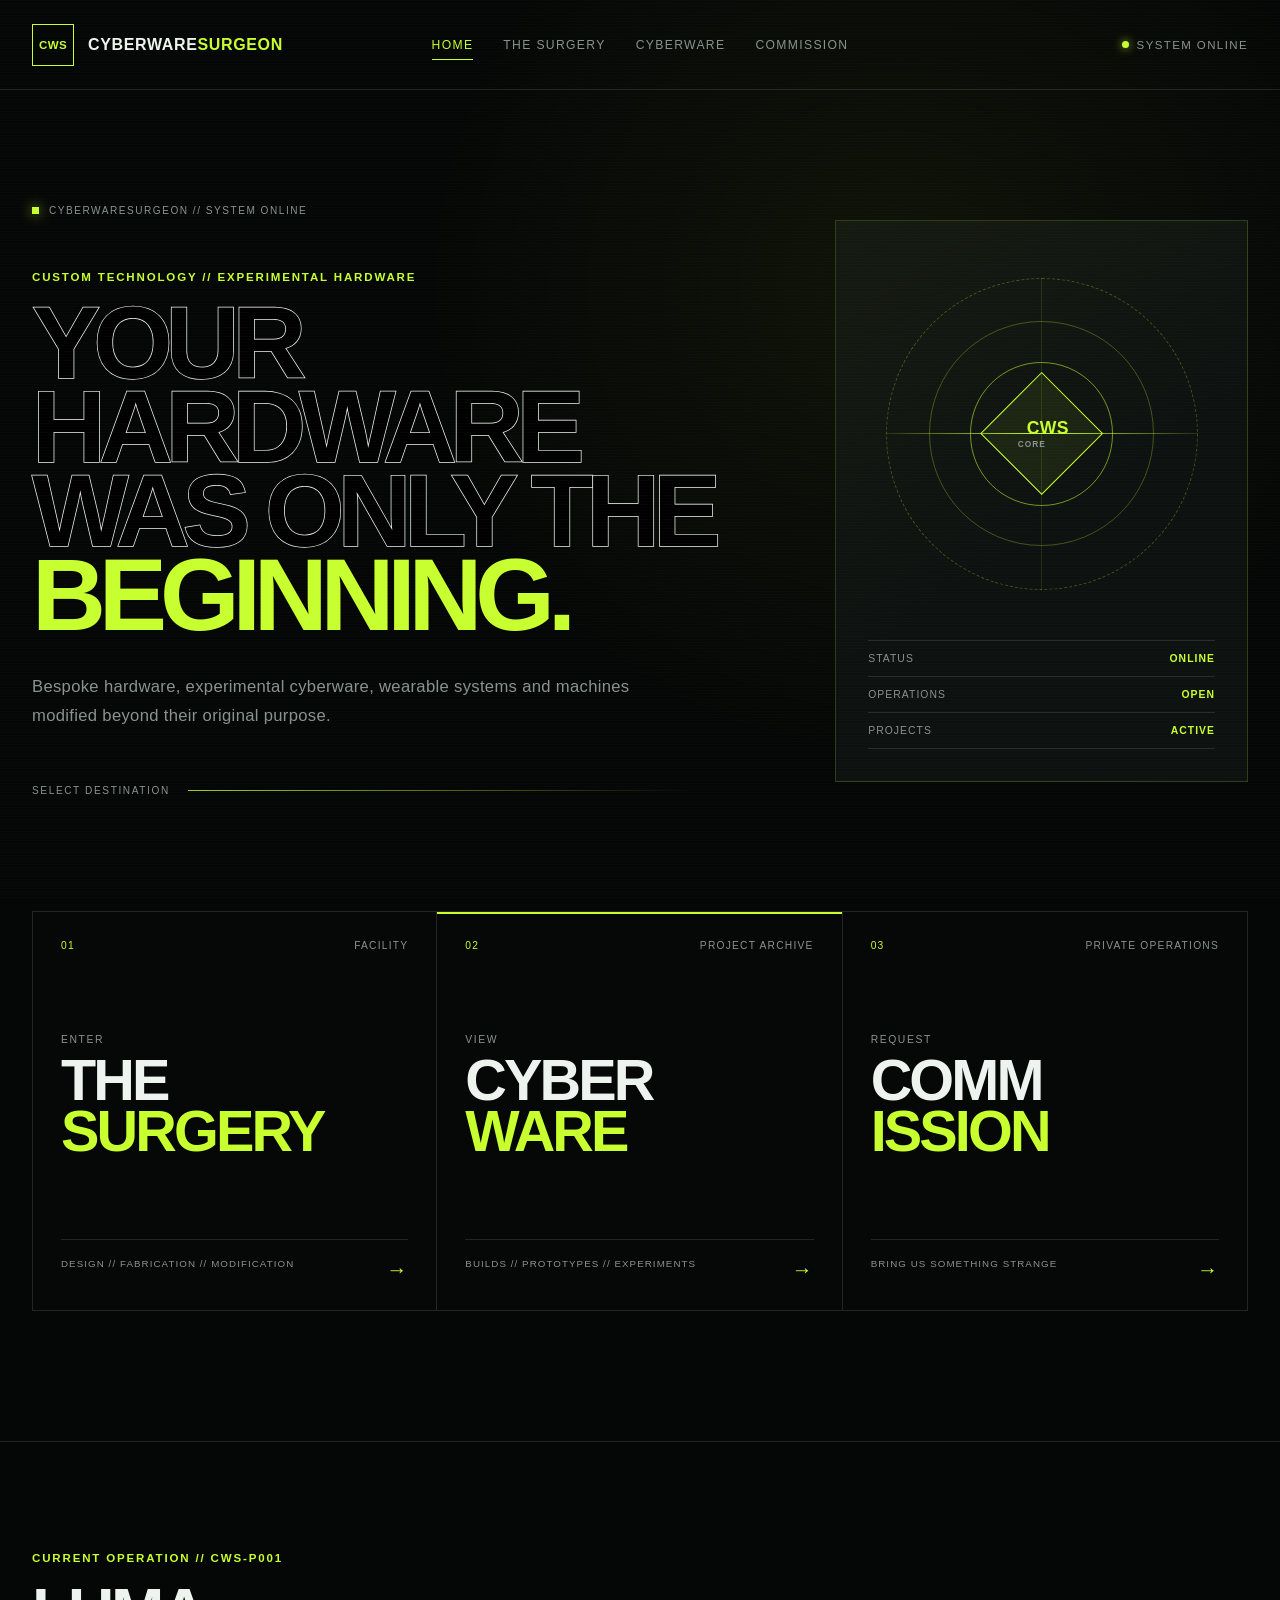
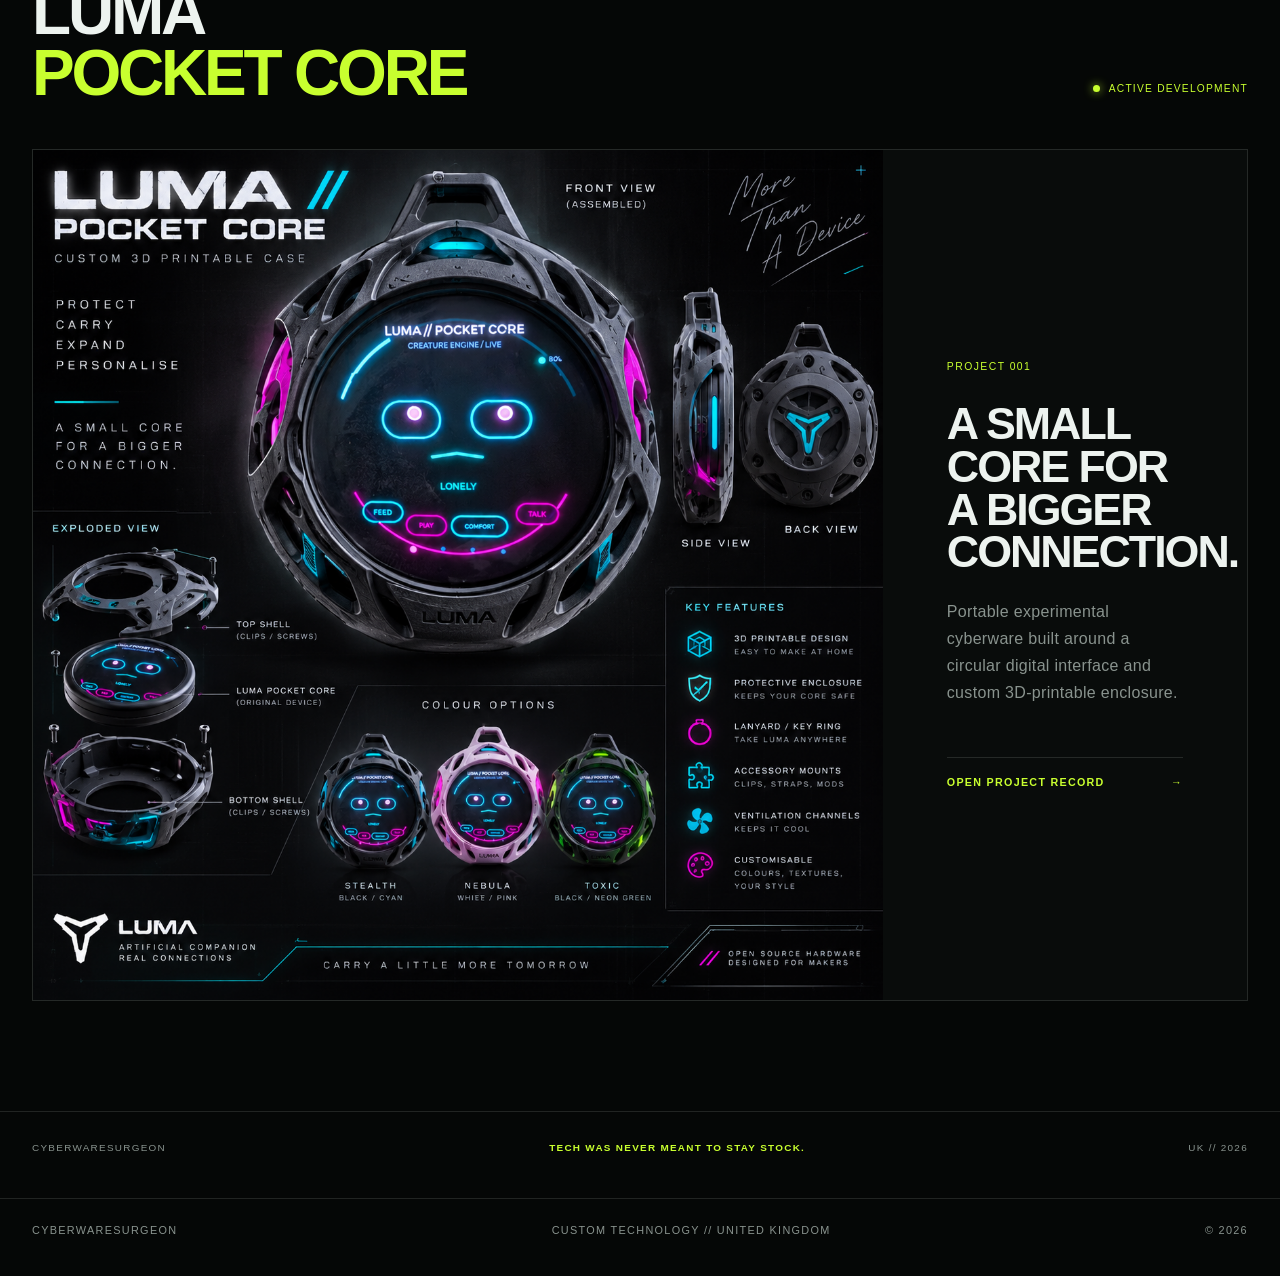
==== index.html @ 302aaf6f "Force smaller CyberWare operation brief typography" ====
﻿<!DOCTYPE html>
<html lang="en">
<head>
    <meta charset="UTF-8">
    <meta name="viewport" content="width=device-width, initial-scale=1.0">

    <title>CyberWareSurgeon // Custom Technology</title>

    <meta name="description" content="CyberWareSurgeon creates experimental hardware, wearable technology, custom machines and one-off cyberware.">

    <link rel="stylesheet" href="css/cyberwaresurgeon-v05.css?v=20260908-09">
</head>

<body>

    <div class="noise"></div>

    <header class="site-header">

    <!--
        CANONICAL BRAND LINK

        Clicking either CWS or CYBERWARESURGEON
        always returns to the new homepage.
    -->

    <a
        class="brand"
        href="index.html"
        aria-label="CyberWareSurgeon home"
    >

        <span class="brand-mark">
            CWS
        </span>

        <span class="brand-name">
            CYBERWARE<span>SURGEON</span>
        </span>

    </a>


    <!-- CANONICAL SITE NAVIGATION -->

    <nav
        class="main-nav"
        aria-label="Main navigation"
    >

        <a class="nav-active" href="index.html">
            Home
        </a>

        <a href="surgery.html">
            The Surgery
        </a>

        <a href="projects.html">
            CyberWare
        </a>

        <a href="commission.html">
            Commission
        </a>

    </nav>


    <div class="system-status">

        <span class="status-light"></span>

        SYSTEM ONLINE

    </div>

</header>


    <main class="home-portal-v2">


    <!-- ==================================================
         PRIMARY HOME PORTAL
    =================================================== -->

    <section class="home-entry">


        <div class="home-entry-grid">


            <!-- ==========================================
                 BRAND / MESSAGE
            =========================================== -->

            <div class="home-entry-copy">


                <div class="home-kicker">

                    <span class="home-kicker-light"></span>

                    CYBERWARESURGEON // SYSTEM ONLINE

                </div>


                <p class="eyebrow">
                    CUSTOM TECHNOLOGY // EXPERIMENTAL HARDWARE
                </p>


                <h1 class="home-main-title">

                    <span class="home-title-line home-title-white">
                        YOUR HARDWARE
                    </span>

                    <span class="home-title-line home-title-white">
                        WAS ONLY THE
                    </span>

                    <span class="home-title-line">
                        BEGINNING.
                    </span>

                </h1>


                <p class="home-main-intro">

                    Bespoke hardware, experimental cyberware,
                    wearable systems and machines modified
                    beyond their original purpose.

                </p>


                <div class="home-select-message">

                    <span>
                        SELECT DESTINATION
                    </span>

                    <div class="home-select-line"></div>

                </div>


            </div>



            <!-- ==========================================
                 CORE GRAPHIC
            =========================================== -->

            <div
                class="home-core"
                aria-hidden="true"
            >


                <div class="home-core-outer">


                    <div class="home-core-ring ring-alpha"></div>

                    <div class="home-core-ring ring-beta"></div>

                    <div class="home-core-ring ring-gamma"></div>


                    <div class="home-core-cross horizontal"></div>

                    <div class="home-core-cross vertical"></div>


                    <div class="home-core-centre">

                        <span>
                            CWS
                        </span>

                        <strong>
                            CORE
                        </strong>

                    </div>


                    <div class="home-core-scan"></div>


                </div>


                <div class="home-core-readout">


                    <div>

                        <span>
                            STATUS
                        </span>

                        <strong>
                            ONLINE
                        </strong>

                    </div>


                    <div>

                        <span>
                            OPERATIONS
                        </span>

                        <strong>
                            OPEN
                        </strong>

                    </div>


                    <div>

                        <span>
                            PROJECTS
                        </span>

                        <strong>
                            ACTIVE
                        </strong>

                    </div>


                </div>


            </div>


        </div>


    </section>



    <!-- ==================================================
         THREE PRIMARY DESTINATIONS
    =================================================== -->

    <section
        class="home-destinations"
        aria-label="CyberWareSurgeon sections"
    >


        <!-- SURGERY -->

        <a
            class="home-destination"
            href="surgery.html"
        >


            <div class="home-destination-top">

                <span class="home-destination-number">
                    01
                </span>

                <span class="home-destination-code">
                    FACILITY
                </span>

            </div>


            <div class="home-destination-main">

                <p>
                    ENTER
                </p>

                <h2>
                    THE
                    <span>SURGERY</span>
                </h2>

            </div>


            <div class="home-destination-bottom">

                <span>
                    DESIGN // FABRICATION // MODIFICATION
                </span>

                <strong>
                    →
                </strong>

            </div>


        </a>



        <!-- CYBERWARE -->

        <a
            class="home-destination home-destination-primary"
            href="projects.html"
        >


            <div class="home-destination-top">

                <span class="home-destination-number">
                    02
                </span>

                <span class="home-destination-code">
                    PROJECT ARCHIVE
                </span>

            </div>


            <div class="home-destination-main">

                <p>
                    VIEW
                </p>

                <h2>
                    CYBER<span>WARE</span>
                </h2>

            </div>


            <div class="home-destination-bottom">

                <span>
                    BUILDS // PROTOTYPES // EXPERIMENTS
                </span>

                <strong>
                    →
                </strong>

            </div>


        </a>



        <!-- COMMISSION -->

        <a
            class="home-destination"
            href="commission.html"
        >


            <div class="home-destination-top">

                <span class="home-destination-number">
                    03
                </span>

                <span class="home-destination-code">
                    PRIVATE OPERATIONS
                </span>

            </div>


            <div class="home-destination-main">

                <p>
                    REQUEST
                </p>

                <h2>
                    COMM<span>ISSION</span>
                </h2>

            </div>


            <div class="home-destination-bottom">

                <span>
                    BRING US SOMETHING STRANGE
                </span>

                <strong>
                    →
                </strong>

            </div>


        </a>


    </section>



    <!-- ==================================================
         CURRENT OPERATION
    =================================================== -->

    <section class="home-current-operation">


        <div class="home-current-header">


            <div>

                <p class="eyebrow">
                    CURRENT OPERATION // CWS-P001
                </p>

                <h2>
                    LUMA
                    <span>POCKET CORE</span>
                </h2>

            </div>


            <div class="home-operation-status">

                <span class="status-light"></span>

                ACTIVE DEVELOPMENT

            </div>


        </div>



        <a
            href="projects.html"
            class="home-operation-card"
        >


            <div class="home-operation-image">

                <img
                    src="assets/images/luma-pocket-core-poster.png"
                    alt="LUMA Pocket Core project"
                >

            </div>


            <div class="home-operation-information">


                <span class="home-operation-project">
                    PROJECT 001
                </span>


                <h3>
                    A SMALL CORE
                    FOR A BIGGER CONNECTION.
                </h3>


                <p>

                    Portable experimental cyberware built around
                    a circular digital interface and custom
                    3D-printable enclosure.

                </p>


                <div class="home-operation-open">

                    OPEN PROJECT RECORD

                    <strong>
                        →
                    </strong>

                </div>


            </div>


        </a>


    </section>



    <!-- ==================================================
         HOME FOOT SIGNAL
    =================================================== -->

    <div class="home-signal-bar">

        <span>
            CYBERWARESURGEON
        </span>

        <strong>
            TECH WAS NEVER MEANT TO STAY STOCK.
        </strong>

        <span>
            UK // 2026
        </span>

    </div>


</main>


    <footer>

        <div>
            CYBERWARESURGEON
        </div>

        <div>
            CUSTOM TECHNOLOGY // UNITED KINGDOM
        </div>

        <div>
            © <span id="year"></span>
        </div>

    </footer>


    <script src="js/main.js?v=20260908-07"></script>

</body>
</html>
---- css/cyberwaresurgeon-v05.css ----
﻿:root {
    --black: #050706;
    --black-soft: #090c0b;
    --panel: #0d1110;
    --panel-light: #131917;

    --text: #edf3ef;
    --muted: #89938e;

    --acid: #c8ff2f;
    --acid-soft: rgba(200, 255, 47, 0.12);

    --line: rgba(237, 243, 239, 0.12);

    --max-width: 1500px;
}


* {
    box-sizing: border-box;
}


html {
    scroll-behavior: auto;
}


body {
    margin: 0;

    background:
        radial-gradient(
            circle at 70% 10%,
            rgba(200, 255, 47, 0.05),
            transparent 30rem
        ),
        var(--black);

    color: var(--text);

    font-family:
        "Segoe UI",
        Arial,
        Helvetica,
        sans-serif;

    letter-spacing: 0.02em;
}


a {
    color: inherit;
    text-decoration: none;
}


.noise {
    position: fixed;
    inset: 0;

    pointer-events: none;

    opacity: 0.035;

    background-image:
        repeating-linear-gradient(
            0deg,
            transparent,
            transparent 2px,
            #ffffff 3px
        );

    z-index: 999;
}


.site-header {
    max-width: var(--max-width);

    margin: 0 auto;

    min-height: 90px;

    padding: 0 32px;

    display: grid;

    grid-template-columns: 1fr auto 1fr;

    align-items: center;

    border-bottom: 1px solid var(--line);
}


.brand {
    display: flex;
    align-items: center;
    gap: 14px;
}


.brand-mark {
    width: 42px;
    height: 42px;

    display: grid;
    place-items: center;

    border: 1px solid var(--acid);

    color: var(--acid);

    font-size: 0.72rem;
    font-weight: 800;
}


.brand-name {
    font-weight: 800;
    letter-spacing: 0.04em;
}


.brand-name span {
    color: var(--acid);
}


.main-nav {
    display: flex;
    gap: 30px;

    font-size: 0.76rem;
    text-transform: uppercase;
    letter-spacing: 0.11em;
}


.main-nav a {
    color: var(--muted);
}


.main-nav a:hover {
    color: var(--acid);
}


.system-status {
    justify-self: end;

    display: flex;
    align-items: center;
    gap: 8px;

    color: var(--muted);

    font-size: 0.72rem;
    letter-spacing: 0.12em;
}


.status-light {
    width: 7px;
    height: 7px;

    background: var(--acid);

    border-radius: 50%;

    box-shadow:
        0 0 10px rgba(200, 255, 47, 0.8);
}


main {
    overflow: hidden;
}


.hero {
    max-width: var(--max-width);

    margin: 0 auto;

    padding:
        clamp(80px, 10vw, 170px)
        32px
        120px;
}


.hero-grid {
    display: grid;

    grid-template-columns:
        minmax(0, 1.2fr)
        minmax(380px, 0.8fr);

    gap: clamp(60px, 10vw, 160px);

    align-items: center;
}


.eyebrow {
    margin: 0 0 18px;

    color: var(--acid);

    font-size: 0.72rem;
    font-weight: 700;

    letter-spacing: 0.16em;
}


h1,
h2,
h3,
p {
    margin-top: 0;
}


h1 {
    max-width: 900px;

    margin-bottom: 28px;

    font-size:
        clamp(3.5rem, 7vw, 8.5rem);

    line-height: 0.86;

    letter-spacing: -0.065em;
}


h1 span {
    display: block;

    color: transparent;

    -webkit-text-stroke:
        1px rgba(237, 243, 239, 0.55);
}


.hero-intro {
    max-width: 690px;

    color: var(--muted);

    font-size:
        clamp(1rem, 1.3vw, 1.2rem);

    line-height: 1.75;
}


.hero-actions {
    margin-top: 42px;

    display: flex;
    flex-wrap: wrap;

    gap: 14px;
}


.button {
    min-height: 48px;

    padding: 0 22px;

    display: inline-flex;
    align-items: center;

    border: 1px solid var(--line);

    font-size: 0.73rem;
    font-weight: 800;

    letter-spacing: 0.12em;
}


.button.primary {
    background: var(--acid);

    border-color: var(--acid);

    color: #060806;
}


.button.secondary:hover {
    border-color: var(--acid);

    color: var(--acid);
}


.diagnostic-panel {
    border:
        1px solid rgba(200, 255, 47, 0.25);

    background:
        linear-gradient(
            145deg,
            rgba(200, 255, 47, 0.04),
            transparent 45%
        ),
        var(--panel);
}


.panel-header {
    padding: 14px 17px;

    display: flex;
    justify-content: space-between;

    border-bottom:
        1px solid rgba(200, 255, 47, 0.2);

    color: var(--acid);

    font-size: 0.68rem;

    letter-spacing: 0.13em;
}


.diagnostic-body {
    min-height: 500px;

    padding: 45px;

    display: flex;
    flex-direction: column;
    justify-content: space-between;
}


.scanner {
    width: min(300px, 80%);
    aspect-ratio: 1;

    margin: 0 auto 50px;

    position: relative;

    display: grid;
    place-items: center;
}


.scanner-core {
    width: 38%;
    aspect-ratio: 1;

    border:
        1px solid rgba(200, 255, 47, 0.7);

    transform:
        rotate(45deg);

    background:
        var(--acid-soft);
}


.scanner-ring {
    position: absolute;

    border: 1px solid rgba(200, 255, 47, 0.3);

    border-radius: 50%;
}


.ring-one {
    width: 70%;
    height: 70%;
}


.ring-two {
    width: 100%;
    height: 100%;

    border-style: dashed;
}


.scanner-line {
    position: absolute;

    width: 100%;
    height: 1px;

    background:
        linear-gradient(
            90deg,
            transparent,
            var(--acid),
            transparent
        );

    animation: scan 3.5s ease-in-out infinite;
}


@keyframes scan {

    0%,
    100% {
        transform: translateY(-120px);
        opacity: 0;
    }

    50% {
        transform: translateY(120px);
        opacity: 1;
    }

}


.diagnostic-data p {
    margin: 0;

    padding: 11px 0;

    display: flex;
    justify-content: space-between;

    border-top: 1px solid var(--line);

    color: var(--muted);

    font-size: 0.72rem;

    letter-spacing: 0.08em;
}


.diagnostic-data strong {
    color: var(--acid);
}


.manifesto,
.services,
.operation-flow,
.commission {
    max-width: var(--max-width);

    margin: 0 auto;

    padding:
        120px
        32px;

    border-top: 1px solid var(--line);
}


.manifesto {
    display: grid;

    grid-template-columns:
        minmax(80px, 0.25fr)
        1fr;

    gap: 50px;
}


.section-number {
    color: var(--acid);

    font-size:
        clamp(3rem, 6vw, 6rem);

    font-weight: 800;

    opacity: 0.45;
}


h2 {
    max-width: 1000px;

    margin-bottom: 28px;

    font-size:
        clamp(2.7rem, 5vw, 6rem);

    line-height: 0.95;

    letter-spacing: -0.05em;
}


.manifesto p:not(.eyebrow) {
    max-width: 650px;

    color: var(--muted);

    font-size: 1.1rem;

    line-height: 1.7;
}


.section-heading {
    margin-bottom: 55px;

    display: flex;
    justify-content: space-between;

    gap: 40px;

    align-items: end;
}


.section-code {
    color: var(--muted);

    font-size: 0.7rem;
    letter-spacing: 0.12em;
}


.service-grid {
    display: grid;

    grid-template-columns:
        repeat(4, 1fr);

    border-top: 1px solid var(--line);

    border-left: 1px solid var(--line);
}


.service-card {
    min-height: 320px;

    padding: 30px;

    border-right: 1px solid var(--line);
    border-bottom: 1px solid var(--line);

    background: var(--black-soft);
}


.service-number {
    color: var(--acid);

    font-size: 0.7rem;
}


.service-card h3 {
    margin-top: 90px;

    font-size: 1rem;

    letter-spacing: 0.1em;
}


.service-card p {
    color: var(--muted);

    line-height: 1.65;

    font-size: 0.92rem;
}


.procedure {
    display: grid;

    grid-template-columns:
        1fr 70px
        1fr 70px
        1fr 70px
        1fr;

    align-items: start;
}


.procedure-step span {
    display: block;

    margin-bottom: 25px;

    color: var(--acid);

    font-size: 0.7rem;
}


.procedure-step strong {
    display: block;

    margin-bottom: 12px;

    font-size: 1rem;

    letter-spacing: 0.1em;
}


.procedure-step p {
    color: var(--muted);

    line-height: 1.6;
}


.procedure-line {
    height: 1px;

    margin-top: 48px;

    background:
        linear-gradient(
            90deg,
            var(--acid),
            rgba(200, 255, 47, 0.05)
        );
}


.commission {
    min-height: 600px;

    display: flex;
    flex-direction: column;
    justify-content: center;
    align-items: flex-start;
}


.commission h2 span {
    display: block;

    color: var(--acid);
}


.commission > p:not(.eyebrow) {
    max-width: 650px;

    margin-bottom: 35px;

    color: var(--muted);

    line-height: 1.7;
}


footer {
    max-width: var(--max-width);

    margin: 0 auto;

    padding: 25px 32px 40px;

    display: flex;
    justify-content: space-between;

    gap: 20px;

    border-top: 1px solid var(--line);

    color: var(--muted);

    font-size: 0.68rem;

    letter-spacing: 0.12em;
}


@media (max-width: 1000px) {

    .site-header {
        grid-template-columns: 1fr auto;
    }

    .main-nav {
        display: none;
    }

    .hero-grid {
        grid-template-columns: 1fr;
    }

    .diagnostic-panel {
        max-width: 650px;
    }

    .service-grid {
        grid-template-columns:
            repeat(2, 1fr);
    }

    .procedure {
        grid-template-columns: 1fr;
        gap: 35px;
    }

    .procedure-line {
        display: none;
    }

}


@media (max-width: 640px) {

    .site-header {
        padding:
            18px 20px;

        gap: 20px;
    }

    .brand-name {
        font-size: 0.8rem;
    }

    .system-status {
        font-size: 0.6rem;
    }

    .hero,
    .manifesto,
    .services,
    .operation-flow,
    .commission {
        padding-left: 20px;
        padding-right: 20px;
    }

    .hero-grid {
        gap: 50px;
    }

    .diagnostic-body {
        min-height: 400px;

        padding: 28px 20px;
    }

    .manifesto {
        grid-template-columns: 1fr;
    }

    .service-grid {
        grid-template-columns: 1fr;
    }

    .service-card {
        min-height: 240px;
    }

    .service-card h3 {
        margin-top: 50px;
    }

    .section-heading {
        display: block;
    }

    .section-code {
        display: block;

        margin-top: 20px;
    }

    footer {
        flex-direction: column;
    }

}


@media (prefers-reduced-motion: reduce) {

    * {
        scroll-behavior: auto !important;
    }

    .scanner-line {
        animation: none;
    }

}


/* ============================================================
   CYBERWARESURGEON PROJECT ARCHIVE V0.1
   ============================================================ */


.nav-active {
    color: var(--acid) !important;
}


.projects-intro {
    max-width: var(--max-width);

    margin: 0 auto;

    padding:
        clamp(90px, 11vw, 180px)
        32px
        120px;

    position: relative;
}


.projects-intro-code {
    position: absolute;

    top: 45px;
    right: 32px;

    color: var(--muted);

    font-size: 0.65rem;

    letter-spacing: 0.14em;
}


.projects-title {
    max-width: 1200px;

    margin-bottom: 35px;
}


.projects-lead {
    max-width: 760px;

    color: var(--muted);

    font-size: clamp(
        1rem,
        1.4vw,
        1.25rem
    );

    line-height: 1.75;
}


.archive-status {
    max-width: 760px;

    margin-top: 60px;

    padding:
        18px
        0;

    display: flex;

    justify-content: space-between;

    gap: 30px;

    border-top:
        1px solid var(--line);

    border-bottom:
        1px solid var(--line);

    font-size: 0.7rem;

    letter-spacing: 0.12em;
}


.archive-status span {
    color: var(--muted);
}


.archive-status strong {
    color: var(--acid);
}



/* ============================================================
   PROJECT STACK
   ============================================================ */


.project-stack {
    max-width: var(--max-width);

    margin: 0 auto;

    padding:
        0
        32px;
}


.project-entry {
    padding:
        110px
        0
        130px;

    border-top:
        1px solid var(--line);
}


.project-entry-header {
    margin-bottom: 55px;

    display: flex;

    justify-content: space-between;

    align-items: end;

    gap: 50px;
}


.project-entry-header h2 {
    margin: 0;
}


.project-entry-header h2 span {
    display: block;

    color: var(--acid);
}


.project-index {
    min-width: 200px;

    padding-bottom: 12px;

    text-align: right;

    font-size: 0.68rem;

    letter-spacing: 0.12em;
}


.project-index span,
.project-index strong {
    display: block;
}


.project-index span {
    margin-bottom: 8px;

    color: var(--muted);
}


.project-index strong {
    color: var(--acid);
}



/* ============================================================
   PROJECT HERO
   ============================================================ */


.project-hero-image {
    margin:
        0
        0
        70px;

    position: relative;

    overflow: hidden;

    border:
        1px solid rgba(
            200,
            255,
            47,
            0.18
        );

    background: #000;
}


.project-hero-image::before {
    content: "";

    position: absolute;

    inset: 18px;

    z-index: 2;

    pointer-events: none;

    border:
        1px solid rgba(
            255,
            255,
            255,
            0.07
        );
}


.project-hero-image img {
    width: 100%;

    height: auto;

    display: block;
}



/* ============================================================
   PROJECT INFORMATION
   ============================================================ */


.project-information {
    display: grid;

    grid-template-columns:
        minmax(0, 1.15fr)
        minmax(320px, 0.85fr);

    gap:
        clamp(
            60px,
            10vw,
            160px
        );
}


.project-statement h3 {
    max-width: 750px;

    margin-bottom: 30px;

    font-size:
        clamp(
            1.2rem,
            2vw,
            2.4rem
        );

    line-height: 1.02;

    letter-spacing: -0.03em;
}


.project-statement p:not(.eyebrow) {
    max-width: 720px;

    color: var(--muted);

    line-height: 1.75;
}


.project-specification {
    border-top:
        1px solid var(--line);
}


.project-spec {
    padding:
        16px
        0;

    display: grid;

    grid-template-columns:
        120px
        1fr;

    gap: 20px;

    border-bottom:
        1px solid var(--line);

    font-size: 0.7rem;

    letter-spacing: 0.1em;
}


.project-spec span {
    color: var(--muted);
}


.project-spec strong {
    color: var(--text);

    text-align: right;
}



/* ============================================================
   TAGS
   ============================================================ */


.project-tags {
    margin-top: 65px;

    display: flex;

    flex-wrap: wrap;

    gap: 8px;
}


.project-tags span {
    padding:
        9px
        13px;

    border:
        1px solid rgba(
            200,
            255,
            47,
            0.24
        );

    color: var(--acid);

    font-size: 0.64rem;

    letter-spacing: 0.1em;
}


.project-entry-footer {
    margin-top: 60px;

    padding-top: 18px;

    display: flex;

    justify-content: space-between;

    border-top:
        1px solid var(--line);

    color: var(--muted);

    font-size: 0.64rem;

    letter-spacing: 0.12em;
}



/* ============================================================
   ARCHIVE END
   ============================================================ */


.archive-end {
    max-width: var(--max-width);

    min-height: 600px;

    margin: 0 auto;

    padding:
        120px
        32px;

    display: flex;

    flex-direction: column;

    justify-content: center;

    align-items: flex-start;

    border-top:
        1px solid var(--line);
}


.archive-end h2 span {
    display: block;

    color: var(--acid);
}



/* ============================================================
   PROJECT RESPONSIVE
   ============================================================ */


@media (max-width: 900px) {

    .project-information {
        grid-template-columns: 1fr;
    }

}


@media (max-width: 640px) {

    .projects-intro,
    .project-stack,
    .archive-end {
        padding-left: 20px;
        padding-right: 20px;
    }


    .projects-intro-code {
        position: static;

        margin-bottom: 50px;
    }


    .archive-status {
        flex-direction: column;

        gap: 8px;
    }


    .project-entry {
        padding-top: 80px;
        padding-bottom: 90px;
    }


    .project-entry-header {
        align-items: flex-start;

        flex-direction: column;

        gap: 20px;
    }


    .project-index {
        text-align: left;
    }


    .project-hero-image {
        margin-bottom: 45px;
    }


    .project-spec {
        grid-template-columns: 1fr;

        gap: 5px;
    }


    .project-spec strong {
        text-align: left;
    }


    .project-entry-footer {
        flex-direction: column;

        gap: 8px;
    }

}



/* ============================================================
   CYBERWARESURGEON MULTI PAGE V0.2
   ============================================================ */


.page-hero {
    max-width: var(--max-width);

    margin: 0 auto;

    padding:
        clamp(100px, 12vw, 190px)
        32px
        120px;
}


.page-lead {
    max-width: 760px;

    color: var(--muted);

    font-size:
        clamp(
            1.05rem,
            1.5vw,
            1.3rem
        );

    line-height: 1.75;
}


.page-cta {
    max-width: var(--max-width);

    min-height: 550px;

    margin: 0 auto;

    padding:
        120px
        32px;

    display: flex;

    flex-direction: column;

    justify-content: center;

    align-items: flex-start;

    border-top:
        1px solid var(--line);
}


.page-cta h2 span {
    display: block;

    color: var(--acid);
}



/* COMMISSION PAGE */


.commission-layout {
    max-width: var(--max-width);

    margin: 0 auto;

    padding:
        120px
        32px;

    display: grid;

    grid-template-columns:
        minmax(0, 1fr)
        minmax(360px, 0.8fr);

    gap:
        clamp(
            60px,
            10vw,
            150px
        );

    border-top:
        1px solid var(--line);
}


.commission-brief p:not(.eyebrow) {
    max-width: 650px;

    color: var(--muted);

    line-height: 1.75;
}


.commission-brief .button {
    margin-top: 30px;
}


.commission-diagnostic {
    align-self: start;

    border:
        1px solid rgba(
            200,
            255,
            47,
            0.22
        );

    background: var(--panel);
}


.commission-checklist {
    padding: 25px;
}


.commission-checklist > div {
    padding:
        22px
        0;

    border-bottom:
        1px solid var(--line);
}


.commission-checklist > div:last-child {
    border-bottom: 0;
}


.commission-checklist span {
    display: block;

    margin-bottom: 10px;

    color: var(--acid);

    font-size: 0.68rem;
}


.commission-checklist strong {
    display: block;

    margin-bottom: 8px;

    letter-spacing: 0.08em;
}


.commission-checklist p {
    margin-bottom: 0;

    color: var(--muted);

    line-height: 1.6;
}


@media (max-width: 900px) {

    .commission-layout {
        grid-template-columns: 1fr;
    }

}


@media (max-width: 640px) {

    .page-hero,
    .page-cta,
    .commission-layout {
        padding-left: 20px;
        padding-right: 20px;
    }

}



/* ============================================================
   CYBERWARESURGEON HOME PORTAL V0.3
   ============================================================ */


.home-portal {
    overflow: hidden;
}


/* ------------------------------------------------------------
   HERO
------------------------------------------------------------ */


.portal-hero {
    max-width: var(--max-width);

    margin: 0 auto;

    padding:
        clamp(90px, 10vw, 160px)
        32px
        100px;
}


.portal-grid {
    display: grid;

    grid-template-columns:
        minmax(0, 1.2fr)
        minmax(360px, 0.8fr);

    gap:
        clamp(
            60px,
            9vw,
            150px
        );

    align-items: center;
}


.portal-system-line {
    margin-bottom: 55px;

    display: flex;

    justify-content: space-between;

    gap: 25px;

    color: var(--muted);

    font-size: 0.62rem;

    letter-spacing: 0.14em;
}


.portal-title {
    max-width: 950px;

    margin-bottom: 35px;

    font-size:
        clamp(
            4rem,
            8vw,
            9rem
        );

    line-height: 0.84;
}


.portal-title span {
    display: block;

    color: var(--acid);

    -webkit-text-stroke: 0;
}


.portal-intro {
    max-width: 680px;

    color: var(--muted);

    font-size:
        clamp(
            1rem,
            1.4vw,
            1.2rem
        );

    line-height: 1.75;
}


.portal-directive {
    margin-top: 55px;

    display: flex;

    align-items: center;

    gap: 12px;

    color: var(--muted);

    font-size: 0.66rem;

    letter-spacing: 0.16em;
}


.portal-directive p {
    margin: 0;
}


.portal-directive-marker {
    width: 8px;
    height: 8px;

    background: var(--acid);

    box-shadow:
        0 0 14px
        rgba(200, 255, 47, 0.8);
}



/* ------------------------------------------------------------
   PORTAL CORE
------------------------------------------------------------ */


.portal-core {
    padding:
        30px;

    border:
        1px solid
        rgba(
            200,
            255,
            47,
            0.18
        );

    background:
        linear-gradient(
            145deg,
            rgba(200,255,47,0.04),
            transparent 55%
        ),
        var(--panel);
}


.portal-core-frame {
    width:
        min(
            370px,
            90%
        );

    aspect-ratio: 1;

    margin:
        30px
        auto
        55px;

    position: relative;

    display: grid;

    place-items: center;
}


.portal-core-ring {
    position: absolute;

    border-radius: 50%;

    border:
        1px solid
        rgba(
            200,
            255,
            47,
            0.28
        );
}


.portal-core-ring-a {
    width: 100%;
    height: 100%;

    border-style: dashed;

    animation:
        core-spin
        25s
        linear
        infinite;
}


.portal-core-ring-b {
    width: 75%;
    height: 75%;
}


.portal-core-ring-c {
    width: 48%;
    height: 48%;

    border-color:
        rgba(
            200,
            255,
            47,
            0.55
        );
}


.portal-core-center {
    width: 30%;
    aspect-ratio: 1;

    position: relative;

    z-index: 2;

    display: flex;

    flex-direction: column;

    justify-content: center;

    align-items: center;

    transform: rotate(45deg);

    border:
        1px solid var(--acid);

    background:
        rgba(
            200,
            255,
            47,
            0.06
        );
}


.portal-core-center span,
.portal-core-center strong {
    transform: rotate(-45deg);
}


.portal-core-center span {
    color: var(--acid);

    font-weight: 800;
}


.portal-core-center strong {
    margin-top: 7px;

    color: var(--muted);

    font-size: 0.52rem;

    letter-spacing: 0.12em;
}


.portal-scan-line {
    position: absolute;

    width: 100%;
    height: 1px;

    background:
        linear-gradient(
            90deg,
            transparent,
            var(--acid),
            transparent
        );

    animation:
        portal-scan
        4s
        ease-in-out
        infinite;
}


.portal-core-data {
    border-top:
        1px solid var(--line);
}


.portal-core-data span {
    padding:
        12px
        0;

    display: flex;

    justify-content: space-between;

    border-bottom:
        1px solid var(--line);

    color: var(--muted);

    font-size: 0.66rem;

    letter-spacing: 0.1em;
}


.portal-core-data strong {
    color: var(--acid);
}


@keyframes core-spin {

    to {
        transform: rotate(360deg);
    }

}


@keyframes portal-scan {

    0%,
    100% {
        transform:
            translateY(-140px);

        opacity: 0;
    }

    50% {
        transform:
            translateY(140px);

        opacity: 1;
    }

}



/* ------------------------------------------------------------
   THREE DOORS
------------------------------------------------------------ */


.portal-navigation {
    max-width: var(--max-width);

    margin: 0 auto;

    padding:
        0
        32px
        130px;

    display: grid;

    grid-template-columns:
        repeat(3, 1fr);

    border-top:
        1px solid var(--line);
}


.portal-door {
    min-height: 430px;

    padding:
        30px;

    position: relative;

    display: flex;

    flex-direction: column;

    justify-content: space-between;

    border-right:
        1px solid var(--line);

    border-bottom:
        1px solid var(--line);

    transition:
        background 180ms ease,
        border-color 180ms ease;
}


.portal-door:first-child {
    border-left:
        1px solid var(--line);
}


.portal-door:hover {
    background:
        rgba(
            200,
            255,
            47,
            0.035
        );

    border-color:
        rgba(
            200,
            255,
            47,
            0.3
        );
}


.portal-door-index {
    color: var(--muted);

    font-size: 0.7rem;

    letter-spacing: 0.12em;
}


.portal-door-content h2 {
    margin-bottom: 22px;

    font-size:
        clamp(
            2.3rem,
            4vw,
            4.8rem
        );
}


.portal-door-content h2 span {
    display: block;

    color: var(--acid);
}


.portal-door-content p:not(.eyebrow) {
    max-width: 360px;

    color: var(--muted);

    line-height: 1.65;
}


.portal-door-arrow {
    align-self: flex-end;

    color: var(--acid);

    font-size: 2rem;
}


.featured-door::before {
    content: "";

    position: absolute;

    top: 0;
    left: 0;

    width: 100%;
    height: 2px;

    background:
        var(--acid);
}



/* ------------------------------------------------------------
   FEATURED OPERATION
------------------------------------------------------------ */


.featured-operation {
    max-width: var(--max-width);

    margin: 0 auto;

    padding:
        120px
        32px;

    border-top:
        1px solid var(--line);
}


.featured-operation-heading {
    margin-bottom: 55px;

    display: flex;

    justify-content: space-between;

    align-items: end;

    gap: 40px;
}


.featured-operation-heading h2 {
    margin-bottom: 0;
}


.featured-operation-heading h2 span {
    display: block;

    color: var(--acid);
}


.featured-operation-status {
    text-align: right;

    font-size: 0.66rem;

    letter-spacing: 0.12em;
}


.featured-operation-status span,
.featured-operation-status strong {
    display: block;
}


.featured-operation-status span {
    margin-bottom: 8px;

    color: var(--muted);
}


.featured-operation-status strong {
    color: var(--acid);
}


.featured-operation-card {
    display: grid;

    grid-template-columns:
        minmax(0, 1.45fr)
        minmax(330px, 0.55fr);

    border:
        1px solid var(--line);

    background: var(--black-soft);
}


.featured-operation-image {
    overflow: hidden;

    background: #000;
}


.featured-operation-image img {
    width: 100%;
    height: 100%;

    display: block;

    object-fit: cover;
}


.featured-operation-copy {
    padding:
        clamp(
            35px,
            5vw,
            70px
        );

    display: flex;

    flex-direction: column;

    justify-content: center;
}


.featured-operation-copy h3 {
    max-width: 520px;

    margin-bottom: 25px;

    font-size:
        clamp(
            2rem,
            3.5vw,
            4rem
        );

    line-height: 0.95;

    letter-spacing: -0.04em;
}


.featured-operation-copy > p:not(.eyebrow) {
    color: var(--muted);

    line-height: 1.7;
}


.featured-operation-link {
    margin-top: 35px;

    padding-top: 18px;

    display: flex;

    justify-content: space-between;

    border-top:
        1px solid var(--line);

    color: var(--acid);

    font-size: 0.7rem;

    font-weight: 800;

    letter-spacing: 0.12em;
}



/* ------------------------------------------------------------
   CLOSING
------------------------------------------------------------ */


.portal-closing {
    max-width: var(--max-width);

    margin: 0 auto;

    padding:
        34px
        32px
        50px;

    display: flex;

    justify-content: space-between;

    gap: 30px;

    border-top:
        1px solid var(--line);

    font-size: 0.66rem;

    letter-spacing: 0.13em;
}


.portal-closing span {
    color: var(--muted);
}


.portal-closing strong {
    color: var(--acid);
}



/* ------------------------------------------------------------
   RESPONSIVE
------------------------------------------------------------ */


@media (max-width: 1000px) {

    .portal-grid {
        grid-template-columns: 1fr;
    }


    .portal-core {
        max-width: 650px;
    }


    .portal-navigation {
        grid-template-columns: 1fr;
    }


    .portal-door {
        min-height: 280px;
    }


    .featured-operation-card {
        grid-template-columns: 1fr;
    }

}


@media (max-width: 640px) {

    .portal-hero,
    .portal-navigation,
    .featured-operation,
    .portal-closing {
        padding-left: 20px;
        padding-right: 20px;
    }


    .portal-system-line {
        flex-direction: column;
    }


    .portal-title {
        font-size:
            clamp(
                3.3rem,
                18vw,
                5rem
            );
    }


    .portal-core {
        padding: 20px;
    }


    .portal-door {
        padding:
            28px
            20px;
    }


    .featured-operation-heading {
        flex-direction: column;

        align-items: flex-start;
    }


    .featured-operation-status {
        text-align: left;
    }


    .featured-operation-copy {
        padding:
            35px
            20px;
    }


    .portal-closing {
        flex-direction: column;
    }

}


@media (prefers-reduced-motion: reduce) {

    .portal-core-ring-a,
    .portal-scan-line {
        animation: none;
    }

}




/* ============================================================
   CYBERWARESURGEON NAV ORGANISATION V0.4
   ============================================================ */


/*
    Brand is now explicitly interactive.

    CWS + CYBERWARESURGEON
    always means HOME.
*/

.brand {
    cursor: pointer;
}


.brand:hover .brand-mark {
    background:
        rgba(
            200,
            255,
            47,
            0.08
        );
}


.brand:hover .brand-name {
    color: var(--text);
}


.brand:hover .brand-name span {
    color: var(--acid);
}



/* ------------------------------------------------------------
   MAIN NAVIGATION
------------------------------------------------------------ */


.main-nav a {
    position: relative;

    padding:
        12px
        0;

    color: var(--muted);

    transition:
        color 160ms ease;
}


.main-nav a:hover {
    color: var(--text);
}


.main-nav a.nav-active {
    color: var(--acid);
}


.main-nav a.nav-active::after {
    content: "";

    position: absolute;

    left: 0;
    right: 0;
    bottom: 4px;

    height: 1px;

    background: var(--acid);
}



/* ------------------------------------------------------------
   NAVIGATION SEMANTICS

   HOME
   index.html

   THE SURGERY
   surgery.html

   CYBERWARE
   projects.html

   COMMISSION
   commission.html
------------------------------------------------------------ */




/* ============================================================
   CYBERWARESURGEON HOME PORTAL V0.5
   ============================================================ */


.home-portal-v2 {
    overflow: hidden;
}



/* ============================================================
   PRIMARY ENTRY
   ============================================================ */


.home-portal-v2 .home-entry {

    max-width: var(--max-width);

    margin: 0 auto;

    padding:
        clamp(90px, 9vw, 150px)
        32px
        clamp(90px, 9vw, 140px);

}


.home-portal-v2 .home-entry-grid {

    display: grid;

    grid-template-columns:
        minmax(0, 1.25fr)
        minmax(340px, 0.75fr);

    gap:
        clamp(
            60px,
            9vw,
            150px
        );

    align-items: center;

}



/* KICKER */


.home-portal-v2 .home-kicker {

    margin-bottom: 55px;

    display: flex;

    align-items: center;

    gap: 10px;

    color: var(--muted);

    font-size: 0.63rem;

    letter-spacing: 0.15em;

}


.home-portal-v2 .home-kicker-light {

    width: 7px;
    height: 7px;

    flex: 0 0 auto;

    background: var(--acid);

    box-shadow:
        0 0 13px
        rgba(200, 255, 47, 0.75);

}



/* MAIN TITLE */


.home-portal-v2 .home-main-title {

    max-width: 1000px;

    margin:
        0
        0
        35px;

    font-size:
        clamp(
            4rem,
            8vw,
            9rem
        );

    line-height: 0.82;

    letter-spacing: -0.07em;

}


.home-portal-v2 .home-main-title span {

    display: block;

    color: var(--acid);

    -webkit-text-stroke: 0;

}


.home-portal-v2 .home-main-intro {

    max-width: 660px;

    color: var(--muted);

    font-size:
        clamp(
            1rem,
            1.3vw,
            1.18rem
        );

    line-height: 1.75;

}



/* SELECT DESTINATION */


.home-portal-v2 .home-select-message {

    max-width: 660px;

    margin-top: 55px;

    display: flex;

    align-items: center;

    gap: 18px;

    color: var(--muted);

    font-size: 0.63rem;

    letter-spacing: 0.16em;

}


.home-portal-v2 .home-select-line {

    height: 1px;

    flex: 1;

    background:
        linear-gradient(
            90deg,
            rgba(200,255,47,0.8),
            transparent
        );

}



/* ============================================================
   CORE GRAPHIC
   ============================================================ */


.home-portal-v2 .home-core {

    padding:
        32px;

    border:
        1px solid
        rgba(200,255,47,0.18);

    background:
        linear-gradient(
            145deg,
            rgba(200,255,47,0.045),
            transparent 55%
        ),
        var(--panel);

}


.home-portal-v2 .home-core-outer {

    width:
        min(
            360px,
            90%
        );

    aspect-ratio: 1;

    margin:
        25px
        auto
        50px;

    position: relative;

    display: grid;

    place-items: center;

}


.home-portal-v2 .home-core-ring {

    position: absolute;

    border-radius: 50%;

    border:
        1px solid
        rgba(200,255,47,0.28);

}


.home-portal-v2 .ring-alpha {

    width: 100%;
    height: 100%;

    border-style: dashed;

    animation:
        cws-home-spin
        30s
        linear
        infinite;

}


.home-portal-v2 .ring-beta {

    width: 72%;
    height: 72%;

}


.home-portal-v2 .ring-gamma {

    width: 46%;
    height: 46%;

    border-color:
        rgba(200,255,47,0.55);

}


.home-portal-v2 .home-core-cross {

    position: absolute;

    background:
        rgba(200,255,47,0.12);

}


.home-portal-v2 .home-core-cross.horizontal {

    width: 100%;
    height: 1px;

}


.home-portal-v2 .home-core-cross.vertical {

    width: 1px;
    height: 100%;

}


.home-portal-v2 .home-core-centre {

    width: 28%;
    aspect-ratio: 1;

    position: relative;

    z-index: 3;

    display: flex;

    flex-direction: column;

    align-items: center;

    justify-content: center;

    transform: rotate(45deg);

    border:
        1px solid var(--acid);

    background:
        rgba(200,255,47,0.07);

}


.home-portal-v2 .home-core-centre span,
.home-portal-v2 .home-core-centre strong {

    transform: rotate(-45deg);

}


.home-portal-v2 .home-core-centre span {

    color: var(--acid);

    font-size: 1.1rem;

    font-weight: 900;

}


.home-portal-v2 .home-core-centre strong {

    margin-top: 7px;

    color: var(--muted);

    font-size: 0.52rem;

    letter-spacing: 0.12em;

}


.home-portal-v2 .home-core-scan {

    position: absolute;

    width: 100%;
    height: 1px;

    z-index: 4;

    background:
        linear-gradient(
            90deg,
            transparent,
            var(--acid),
            transparent
        );

    animation:
        cws-home-scan
        4s
        ease-in-out
        infinite;

}


.home-portal-v2 .home-core-readout {

    border-top:
        1px solid var(--line);

}


.home-portal-v2 .home-core-readout > div {

    padding:
        12px
        0;

    display: flex;

    justify-content: space-between;

    gap: 20px;

    border-bottom:
        1px solid var(--line);

    font-size: 0.65rem;

    letter-spacing: 0.1em;

}


.home-portal-v2 .home-core-readout span {

    color: var(--muted);

}


.home-portal-v2 .home-core-readout strong {

    color: var(--acid);

}



/* ============================================================
   THREE DESTINATIONS
   ============================================================ */


.home-portal-v2 .home-destinations {

    max-width: var(--max-width);

    margin: 0 auto;

    padding:
        0
        32px
        130px;

    display: grid;

    grid-template-columns:
        repeat(3, 1fr);

}


.home-portal-v2 .home-destination {

    min-height: 400px;

    padding:
        28px;

    display: flex;

    flex-direction: column;

    justify-content: space-between;

    position: relative;

    border-top:
        1px solid var(--line);

    border-right:
        1px solid var(--line);

    border-bottom:
        1px solid var(--line);

    background:
        rgba(255,255,255,0.005);

    transition:
        background 150ms ease,
        border-color 150ms ease;

}


.home-portal-v2 .home-destination:first-child {

    border-left:
        1px solid var(--line);

}


.home-portal-v2 .home-destination:hover {

    background:
        rgba(200,255,47,0.035);

    border-color:
        rgba(200,255,47,0.32);

}


.home-portal-v2 .home-destination-primary::before {

    content: "";

    position: absolute;

    top: 0;
    left: 0;
    right: 0;

    height: 2px;

    background: var(--acid);

}


.home-portal-v2 .home-destination-top {

    display: flex;

    justify-content: space-between;

    gap: 20px;

    font-size: 0.64rem;

    letter-spacing: 0.12em;

}


.home-portal-v2 .home-destination-number {

    color: var(--acid);

}


.home-portal-v2 .home-destination-code {

    color: var(--muted);

}


.home-portal-v2 .home-destination-main p {

    margin-bottom: 10px;

    color: var(--muted);

    font-size: 0.65rem;

    letter-spacing: 0.15em;

}


.home-portal-v2 .home-destination-main h2 {

    margin: 0;

    font-size:
        clamp(
            2.5rem,
            4.5vw,
            5rem
        );

    line-height: 0.88;

}


.home-portal-v2 .home-destination-main h2 span {

    display: block;

    color: var(--acid);

}


.home-portal-v2 .home-destination-bottom {

    padding-top: 18px;

    display: flex;

    justify-content: space-between;

    gap: 20px;

    border-top:
        1px solid var(--line);

    color: var(--muted);

    font-size: 0.61rem;

    letter-spacing: 0.11em;

}


.home-portal-v2 .home-destination-bottom strong {

    color: var(--acid);

    font-size: 1.3rem;

}



/* ============================================================
   CURRENT OPERATION
   ============================================================ */


.home-portal-v2 .home-current-operation {

    max-width: var(--max-width);

    margin: 0 auto;

    padding:
        110px
        32px;

    border-top:
        1px solid var(--line);

}


.home-portal-v2 .home-current-header {

    margin-bottom: 45px;

    display: flex;

    justify-content: space-between;

    align-items: end;

    gap: 40px;

}


.home-portal-v2 .home-current-header h2 {

    margin: 0;

}


.home-portal-v2 .home-current-header h2 span {

    display: block;

    color: var(--acid);

}


.home-portal-v2 .home-operation-status {

    padding-bottom: 10px;

    display: flex;

    align-items: center;

    gap: 9px;

    color: var(--acid);

    font-size: 0.64rem;

    letter-spacing: 0.12em;

}



/* CARD */


.home-portal-v2 .home-operation-card {

    display: grid;

    grid-template-columns:
        minmax(0, 1.4fr)
        minmax(300px, 0.6fr);

    overflow: hidden;

    border:
        1px solid var(--line);

    background: var(--black-soft);

}


.home-portal-v2 .home-operation-image {

    min-width: 0;

    background: #000;

}


.home-portal-v2 .home-operation-image img {

    width: 100%;
    height: 100%;

    display: block;

    object-fit: cover;

}


.home-portal-v2 .home-operation-information {

    padding:
        clamp(
            35px,
            5vw,
            70px
        );

    display: flex;

    flex-direction: column;

    justify-content: center;

}


.home-portal-v2 .home-operation-project {

    margin-bottom: 30px;

    color: var(--acid);

    font-size: 0.65rem;

    letter-spacing: 0.14em;

}


.home-portal-v2 .home-operation-information h3 {

    margin-bottom: 25px;

    font-size:
        clamp(
            2rem,
            3.5vw,
            4.2rem
        );

    line-height: 0.95;

    letter-spacing: -0.045em;

}


.home-portal-v2 .home-operation-information p {

    color: var(--muted);

    line-height: 1.7;

}


.home-portal-v2 .home-operation-open {

    margin-top: 35px;

    padding-top: 18px;

    display: flex;

    justify-content: space-between;

    gap: 20px;

    border-top:
        1px solid var(--line);

    color: var(--acid);

    font-size: 0.67rem;

    font-weight: 800;

    letter-spacing: 0.12em;

}



/* ============================================================
   SIGNAL BAR
   ============================================================ */


.home-portal-v2 .home-signal-bar {

    max-width: var(--max-width);

    margin: 0 auto;

    padding:
        30px
        32px
        45px;

    display: flex;

    justify-content: space-between;

    gap: 30px;

    border-top:
        1px solid var(--line);

    color: var(--muted);

    font-size: 0.62rem;

    letter-spacing: 0.13em;

}


.home-portal-v2 .home-signal-bar strong {

    color: var(--acid);

}



/* ============================================================
   MOTION
   ============================================================ */


@keyframes cws-home-spin {

    to {
        transform: rotate(360deg);
    }

}


@keyframes cws-home-scan {

    0%,
    100% {

        transform:
            translateY(-135px);

        opacity: 0;

    }

    50% {

        transform:
            translateY(135px);

        opacity: 1;

    }

}



/* ============================================================
   TABLET
   ============================================================ */


@media (max-width: 1000px) {

    .home-portal-v2 .home-entry-grid {

        grid-template-columns: 1fr;

    }


    .home-portal-v2 .home-core {

        max-width: 650px;

    }


    .home-portal-v2 .home-destinations {

        grid-template-columns: 1fr;

    }


    .home-portal-v2 .home-destination {

        min-height: 280px;

        border-left:
            1px solid var(--line);

    }


    .home-portal-v2 .home-operation-card {

        grid-template-columns: 1fr;

    }

}



/* ============================================================
   MOBILE
   ============================================================ */


@media (max-width: 640px) {

    .home-portal-v2 .home-entry,
    .home-portal-v2 .home-destinations,
    .home-portal-v2 .home-current-operation,
    .home-portal-v2 .home-signal-bar {

        padding-left: 20px;
        padding-right: 20px;

    }


    .home-portal-v2 .home-main-title {

        font-size:
            clamp(
                3.4rem,
                18vw,
                5rem
            );

    }


    .home-portal-v2 .home-core {

        padding: 20px;

    }


    .home-portal-v2 .home-current-header {

        flex-direction: column;

        align-items: flex-start;

    }


    .home-portal-v2 .home-operation-information {

        padding:
            35px
            20px;

    }


    .home-portal-v2 .home-signal-bar {

        flex-direction: column;

    }

}



/* ============================================================
   REDUCED MOTION
   ============================================================ */


@media (prefers-reduced-motion: reduce) {

    .home-portal-v2 .ring-alpha,
    .home-portal-v2 .home-core-scan {

        animation: none;

    }

}


/* ============================================================
   CYBERWARESURGEON HOME STATEMENT
   ============================================================ */

.home-portal-v2 .home-main-title .home-title-line {
    display: block;
}

.home-portal-v2 .home-main-title .home-title-white {
    color: #000;
    -webkit-text-fill-color: #000;
    -webkit-text-stroke: 1.5px var(--text);
    paint-order: stroke fill;
}

.home-portal-v2 .home-main-title .home-title-line:not(.home-title-white) {
    color: var(--acid);
    -webkit-text-fill-color: var(--acid);
    -webkit-text-stroke: 0;
}




/* ============================================================
   CYBERWARESURGEON PROJECT GALLERY V0.6
   ============================================================ */


.project-gallery {

    margin:
        0
        0
        80px;

    border-top:
        1px solid var(--line);

    border-bottom:
        1px solid var(--line);

}


/* ------------------------------------------------------------
   TOOLBAR
------------------------------------------------------------ */


.project-gallery-toolbar {

    min-height: 76px;

    padding:
        14px
        0;

    display: flex;

    align-items: center;

    justify-content: space-between;

    gap: 30px;

}


.project-gallery-label {

    display: flex;

    flex-direction: column;

    gap: 5px;

    font-size: 0.64rem;

    letter-spacing: 0.13em;

}


.project-gallery-label span {

    color: var(--muted);

}


.project-gallery-label strong {

    color: var(--acid);

}


.project-gallery-controls {

    display: flex;

    align-items: center;

    gap: 10px;

}


.project-gallery-arrow {

    width: 48px;
    height: 48px;

    display: grid;

    place-items: center;

    padding: 0;

    border:
        1px solid var(--line);

    background:
        transparent;

    color:
        var(--text);

    font: inherit;

    font-size: 1.2rem;

    cursor: pointer;

    transition:
        color 150ms ease,
        border-color 150ms ease,
        background 150ms ease;

}


.project-gallery-arrow:hover:not(:disabled) {

    border-color: var(--acid);

    background:
        rgba(200,255,47,0.05);

    color: var(--acid);

}


.project-gallery-arrow:focus-visible {

    outline:
        2px solid var(--acid);

    outline-offset: 3px;

}


.project-gallery-arrow:disabled {

    opacity: 0.22;

    cursor: default;

}


.project-gallery-counter {

    min-width: 74px;

    text-align: center;

    color: var(--muted);

    font-size: 0.66rem;

    letter-spacing: 0.12em;

}


.project-gallery-counter span:first-child {

    color: var(--acid);

}



/* ------------------------------------------------------------
   WINDOW + TRACK
------------------------------------------------------------ */


.project-gallery-window {

    overflow: hidden;

    border-top:
        1px solid var(--line);

}


.project-gallery-track {

    display: flex;

    gap: 12px;

    transform:
        translateX(0);

    transition:
        transform 380ms
        cubic-bezier(
            0.22,
            1,
            0.36,
            1
        );

}



/* ------------------------------------------------------------
   FOUR IMAGES VISIBLE
------------------------------------------------------------ */


.project-gallery-slide {

    flex:
        0
        0
        calc(
            (100% - 36px) / 4
        );

    min-width: 0;

    margin: 0;

    position: relative;

    overflow: hidden;

    aspect-ratio: 4 / 5;

    border-right:
        1px solid var(--line);

    background:
        var(--panel);

}


.project-gallery-slide img {

    width: 100%;
    height: 100%;

    display: block;

    position: absolute;

    inset: 0;

    z-index: 2;

    object-fit: cover;

    transition:
        transform 300ms ease;

}


.project-gallery-slide:hover img {

    transform:
        scale(1.025);

}



/* ------------------------------------------------------------
   MISSING IMAGE PLACEHOLDER
------------------------------------------------------------ */


.gallery-image-placeholder {

    position: absolute;

    inset: 0;

    z-index: 1;

    display: flex;

    flex-direction: column;

    align-items: center;

    justify-content: center;

    gap: 10px;

    background:

        linear-gradient(
            rgba(200,255,47,0.025),
            rgba(200,255,47,0.005)
        ),

        repeating-linear-gradient(
            45deg,
            transparent,
            transparent 16px,
            rgba(255,255,255,0.015) 16px,
            rgba(255,255,255,0.015) 17px
        );

    color: var(--muted);

    font-size: 0.63rem;

    letter-spacing: 0.16em;

}


.gallery-image-placeholder::before {

    content: "";

    width: 78px;
    height: 78px;

    border:
        1px solid
        rgba(200,255,47,0.22);

    transform:
        rotate(45deg);

}


.gallery-image-placeholder span {

    color: var(--acid);

}



/* ------------------------------------------------------------
   IMAGE CAPTION
------------------------------------------------------------ */


.project-gallery-slide figcaption {

    position: absolute;

    left: 0;
    right: 0;
    bottom: 0;

    z-index: 4;

    padding:
        22px
        16px
        14px;

    display: flex;

    justify-content: space-between;

    gap: 20px;

    background:
        linear-gradient(
            transparent,
            rgba(0,0,0,0.92)
        );

    color: var(--muted);

    font-size: 0.58rem;

    letter-spacing: 0.11em;

}


.project-gallery-slide figcaption span {

    color: var(--acid);

}



/* ------------------------------------------------------------
   TABLET — TWO IMAGES
------------------------------------------------------------ */


@media (max-width: 900px) {

    .project-gallery-slide {

        flex-basis:
            calc(
                (100% - 12px) / 2
            );

    }

}



/* ------------------------------------------------------------
   MOBILE — ONE IMAGE
------------------------------------------------------------ */


@media (max-width: 560px) {

    .project-gallery-toolbar {

        align-items:
            flex-start;

        flex-direction:
            column;

    }


    .project-gallery-controls {

        width: 100%;

        justify-content:
            space-between;

    }


    .project-gallery-slide {

        flex-basis: 100%;

    }

}



/* ------------------------------------------------------------
   REDUCED MOTION
------------------------------------------------------------ */


@media (prefers-reduced-motion: reduce) {

    .project-gallery-track {

        transition: none;

    }


    .project-gallery-slide img {

        transition: none;

    }

}



/* ============================================================
   PROJECT EXTERNAL LINK
   ============================================================ */

.project-external-link {

    margin-top: 28px;

    display: inline-block;

    padding-bottom: 6px;

    border-bottom:
        1px solid
        rgba(200,255,47,0.35);

    color: var(--acid);

    font-size: 0.66rem;

    font-weight: 800;

    letter-spacing: 0.12em;

}

.project-external-link:hover {

    border-color: var(--acid);

}



/* ============================================================
   CYBERWARE PROJECT TYPOGRAPHY — FINAL OVERRIDE V0.9
   Keep Operation Brief headline ~50% smaller than project title.
   ============================================================ */

body.projects-page .project-entry .project-statement h3 {
    font-size: clamp(1.2rem, 2vw, 2.4rem) !important;
    line-height: 1.05 !important;
    letter-spacing: -0.025em !important;
    max-width: 680px;
    margin-bottom: 24px;
}
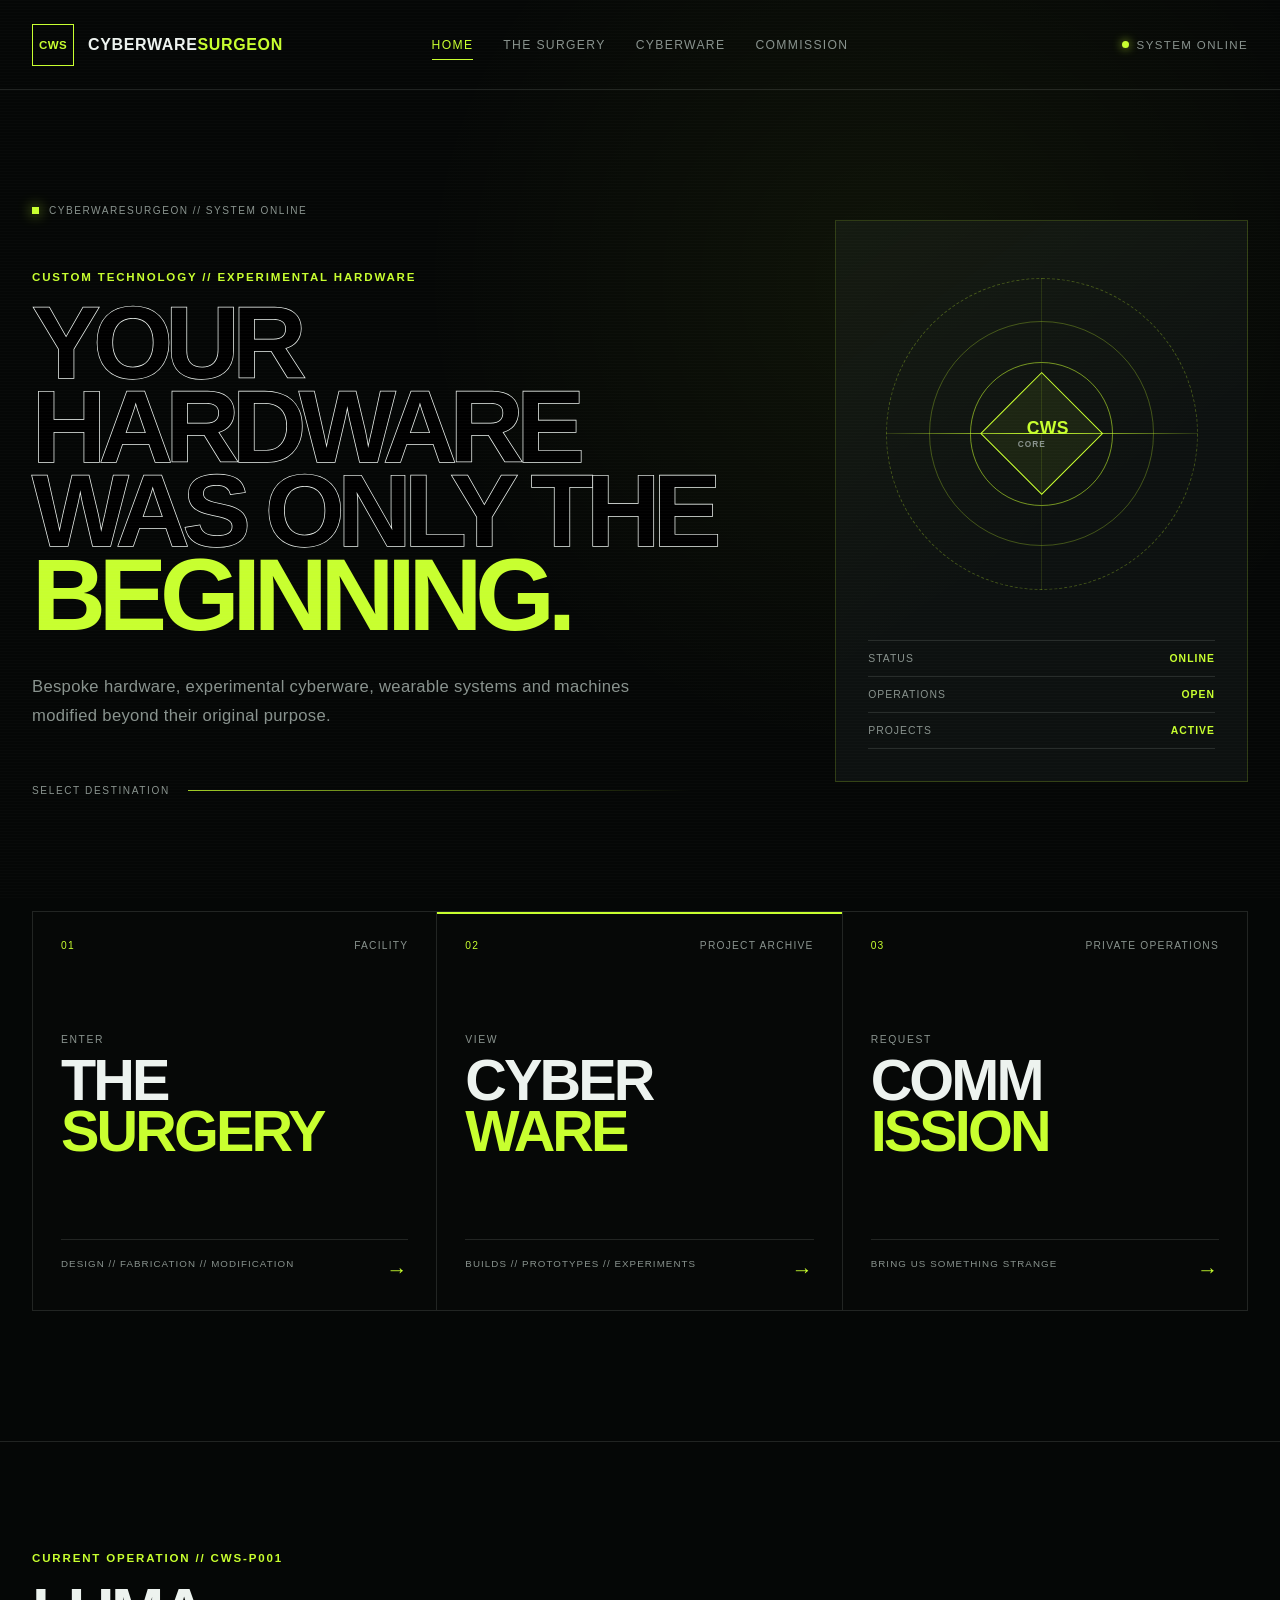
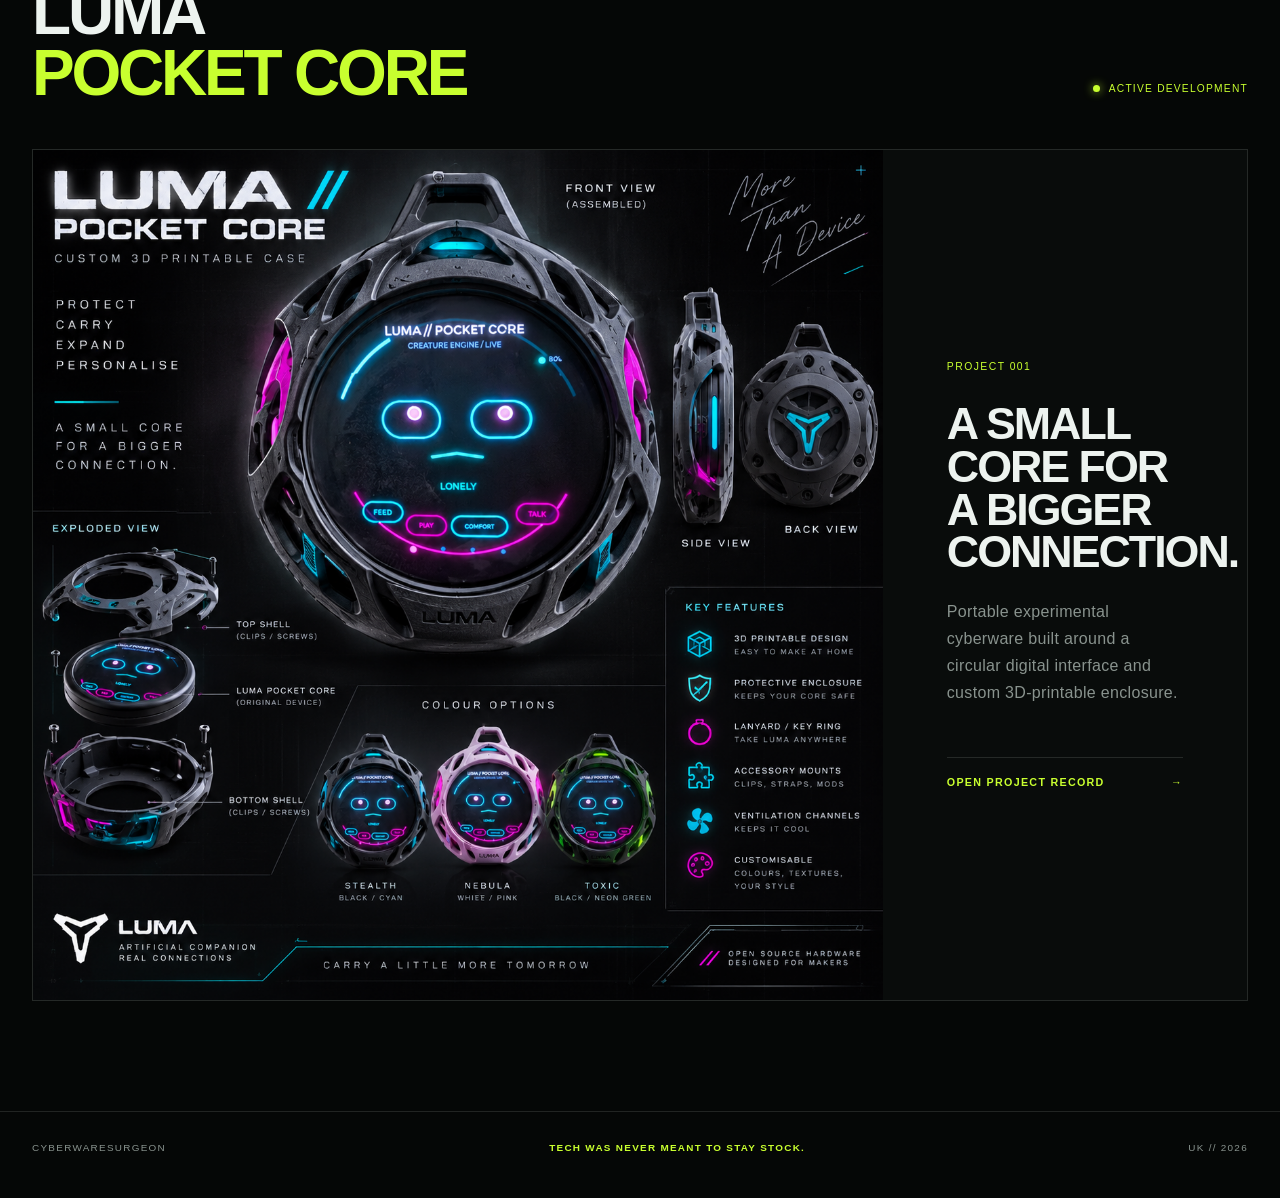
==== commit 51ca0c53: "Remove duplicate homepage footer" ====
--- a/index.html
+++ b/index.html
@@ -8,7 +8,7 @@
 
     <meta name="description" content="CyberWareSurgeon creates experimental hardware, wearable technology, custom machines and one-off cyberware.">
 
-    <link rel="stylesheet" href="css/cyberwaresurgeon-v05.css?v=20260908-09">
+    <link rel="stylesheet" href="css/cyberwaresurgeon.css?v=20260908-clean1">
 </head>
 
 <body>
@@ -540,24 +540,10 @@
 </main>
 
 
-    <footer>
-
-        <div>
-            CYBERWARESURGEON
-        </div>
-
-        <div>
-            CUSTOM TECHNOLOGY // UNITED KINGDOM
-        </div>
-
-        <div>
-            © <span id="year"></span>
-        </div>
-
-    </footer>
-
-
-    <script src="js/main.js?v=20260908-07"></script>
+    
+
+
+    <script src="js/main.js?v=20260908-clean1"></script>
 
 </body>
 </html>
@@ -578,3 +564,5 @@
 
 
 
+
+
--- a/css/cyberwaresurgeon.css
+++ b/css/cyberwaresurgeon.css
@@ -0,0 +1,4016 @@
+﻿:root {
+    --black: #050706;
+    --black-soft: #090c0b;
+    --panel: #0d1110;
+    --panel-light: #131917;
+
+    --text: #edf3ef;
+    --muted: #89938e;
+
+    --acid: #c8ff2f;
+    --acid-soft: rgba(200, 255, 47, 0.12);
+
+    --line: rgba(237, 243, 239, 0.12);
+
+    --max-width: 1500px;
+}
+
+
+* {
+    box-sizing: border-box;
+}
+
+
+html {
+    scroll-behavior: auto;
+}
+
+
+body {
+    margin: 0;
+
+    background:
+        radial-gradient(
+            circle at 70% 10%,
+            rgba(200, 255, 47, 0.05),
+            transparent 30rem
+        ),
+        var(--black);
+
+    color: var(--text);
+
+    font-family:
+        "Segoe UI",
+        Arial,
+        Helvetica,
+        sans-serif;
+
+    letter-spacing: 0.02em;
+}
+
+
+a {
+    color: inherit;
+    text-decoration: none;
+}
+
+
+.noise {
+    position: fixed;
+    inset: 0;
+
+    pointer-events: none;
+
+    opacity: 0.035;
+
+    background-image:
+        repeating-linear-gradient(
+            0deg,
+            transparent,
+            transparent 2px,
+            #ffffff 3px
+        );
+
+    z-index: 999;
+}
+
+
+.site-header {
+    max-width: var(--max-width);
+
+    margin: 0 auto;
+
+    min-height: 90px;
+
+    padding: 0 32px;
+
+    display: grid;
+
+    grid-template-columns: 1fr auto 1fr;
+
+    align-items: center;
+
+    border-bottom: 1px solid var(--line);
+}
+
+
+.brand {
+    display: flex;
+    align-items: center;
+    gap: 14px;
+}
+
+
+.brand-mark {
+    width: 42px;
+    height: 42px;
+
+    display: grid;
+    place-items: center;
+
+    border: 1px solid var(--acid);
+
+    color: var(--acid);
+
+    font-size: 0.72rem;
+    font-weight: 800;
+}
+
+
+.brand-name {
+    font-weight: 800;
+    letter-spacing: 0.04em;
+}
+
+
+.brand-name span {
+    color: var(--acid);
+}
+
+
+.main-nav {
+    display: flex;
+    gap: 30px;
+
+    font-size: 0.76rem;
+    text-transform: uppercase;
+    letter-spacing: 0.11em;
+}
+
+
+.main-nav a {
+    color: var(--muted);
+}
+
+
+.main-nav a:hover {
+    color: var(--acid);
+}
+
+
+.system-status {
+    justify-self: end;
+
+    display: flex;
+    align-items: center;
+    gap: 8px;
+
+    color: var(--muted);
+
+    font-size: 0.72rem;
+    letter-spacing: 0.12em;
+}
+
+
+.status-light {
+    width: 7px;
+    height: 7px;
+
+    background: var(--acid);
+
+    border-radius: 50%;
+
+    box-shadow:
+        0 0 10px rgba(200, 255, 47, 0.8);
+}
+
+
+main {
+    overflow: hidden;
+}
+
+
+.hero {
+    max-width: var(--max-width);
+
+    margin: 0 auto;
+
+    padding:
+        clamp(80px, 10vw, 170px)
+        32px
+        120px;
+}
+
+
+.hero-grid {
+    display: grid;
+
+    grid-template-columns:
+        minmax(0, 1.2fr)
+        minmax(380px, 0.8fr);
+
+    gap: clamp(60px, 10vw, 160px);
+
+    align-items: center;
+}
+
+
+.eyebrow {
+    margin: 0 0 18px;
+
+    color: var(--acid);
+
+    font-size: 0.72rem;
+    font-weight: 700;
+
+    letter-spacing: 0.16em;
+}
+
+
+h1,
+h2,
+h3,
+p {
+    margin-top: 0;
+}
+
+
+h1 {
+    max-width: 900px;
+
+    margin-bottom: 28px;
+
+    font-size:
+        clamp(3.5rem, 7vw, 8.5rem);
+
+    line-height: 0.86;
+
+    letter-spacing: -0.065em;
+}
+
+
+h1 span {
+    display: block;
+
+    color: transparent;
+
+    -webkit-text-stroke:
+        1px rgba(237, 243, 239, 0.55);
+}
+
+
+.hero-intro {
+    max-width: 690px;
+
+    color: var(--muted);
+
+    font-size:
+        clamp(1rem, 1.3vw, 1.2rem);
+
+    line-height: 1.75;
+}
+
+
+.hero-actions {
+    margin-top: 42px;
+
+    display: flex;
+    flex-wrap: wrap;
+
+    gap: 14px;
+}
+
+
+.button {
+    min-height: 48px;
+
+    padding: 0 22px;
+
+    display: inline-flex;
+    align-items: center;
+
+    border: 1px solid var(--line);
+
+    font-size: 0.73rem;
+    font-weight: 800;
+
+    letter-spacing: 0.12em;
+}
+
+
+.button.primary {
+    background: var(--acid);
+
+    border-color: var(--acid);
+
+    color: #060806;
+}
+
+
+.button.secondary:hover {
+    border-color: var(--acid);
+
+    color: var(--acid);
+}
+
+
+.diagnostic-panel {
+    border:
+        1px solid rgba(200, 255, 47, 0.25);
+
+    background:
+        linear-gradient(
+            145deg,
+            rgba(200, 255, 47, 0.04),
+            transparent 45%
+        ),
+        var(--panel);
+}
+
+
+.panel-header {
+    padding: 14px 17px;
+
+    display: flex;
+    justify-content: space-between;
+
+    border-bottom:
+        1px solid rgba(200, 255, 47, 0.2);
+
+    color: var(--acid);
+
+    font-size: 0.68rem;
+
+    letter-spacing: 0.13em;
+}
+
+
+.diagnostic-body {
+    min-height: 500px;
+
+    padding: 45px;
+
+    display: flex;
+    flex-direction: column;
+    justify-content: space-between;
+}
+
+
+.scanner {
+    width: min(300px, 80%);
+    aspect-ratio: 1;
+
+    margin: 0 auto 50px;
+
+    position: relative;
+
+    display: grid;
+    place-items: center;
+}
+
+
+.scanner-core {
+    width: 38%;
+    aspect-ratio: 1;
+
+    border:
+        1px solid rgba(200, 255, 47, 0.7);
+
+    transform:
+        rotate(45deg);
+
+    background:
+        var(--acid-soft);
+}
+
+
+.scanner-ring {
+    position: absolute;
+
+    border: 1px solid rgba(200, 255, 47, 0.3);
+
+    border-radius: 50%;
+}
+
+
+.ring-one {
+    width: 70%;
+    height: 70%;
+}
+
+
+.ring-two {
+    width: 100%;
+    height: 100%;
+
+    border-style: dashed;
+}
+
+
+.scanner-line {
+    position: absolute;
+
+    width: 100%;
+    height: 1px;
+
+    background:
+        linear-gradient(
+            90deg,
+            transparent,
+            var(--acid),
+            transparent
+        );
+
+    animation: scan 3.5s ease-in-out infinite;
+}
+
+
+@keyframes scan {
+
+    0%,
+    100% {
+        transform: translateY(-120px);
+        opacity: 0;
+    }
+
+    50% {
+        transform: translateY(120px);
+        opacity: 1;
+    }
+
+}
+
+
+.diagnostic-data p {
+    margin: 0;
+
+    padding: 11px 0;
+
+    display: flex;
+    justify-content: space-between;
+
+    border-top: 1px solid var(--line);
+
+    color: var(--muted);
+
+    font-size: 0.72rem;
+
+    letter-spacing: 0.08em;
+}
+
+
+.diagnostic-data strong {
+    color: var(--acid);
+}
+
+
+.manifesto,
+.services,
+.operation-flow,
+.commission {
+    max-width: var(--max-width);
+
+    margin: 0 auto;
+
+    padding:
+        120px
+        32px;
+
+    border-top: 1px solid var(--line);
+}
+
+
+.manifesto {
+    display: grid;
+
+    grid-template-columns:
+        minmax(80px, 0.25fr)
+        1fr;
+
+    gap: 50px;
+}
+
+
+.section-number {
+    color: var(--acid);
+
+    font-size:
+        clamp(3rem, 6vw, 6rem);
+
+    font-weight: 800;
+
+    opacity: 0.45;
+}
+
+
+h2 {
+    max-width: 1000px;
+
+    margin-bottom: 28px;
+
+    font-size:
+        clamp(2.7rem, 5vw, 6rem);
+
+    line-height: 0.95;
+
+    letter-spacing: -0.05em;
+}
+
+
+.manifesto p:not(.eyebrow) {
+    max-width: 650px;
+
+    color: var(--muted);
+
+    font-size: 1.1rem;
+
+    line-height: 1.7;
+}
+
+
+.section-heading {
+    margin-bottom: 55px;
+
+    display: flex;
+    justify-content: space-between;
+
+    gap: 40px;
+
+    align-items: end;
+}
+
+
+.section-code {
+    color: var(--muted);
+
+    font-size: 0.7rem;
+    letter-spacing: 0.12em;
+}
+
+
+.service-grid {
+    display: grid;
+
+    grid-template-columns:
+        repeat(4, 1fr);
+
+    border-top: 1px solid var(--line);
+
+    border-left: 1px solid var(--line);
+}
+
+
+.service-card {
+    min-height: 320px;
+
+    padding: 30px;
+
+    border-right: 1px solid var(--line);
+    border-bottom: 1px solid var(--line);
+
+    background: var(--black-soft);
+}
+
+
+.service-number {
+    color: var(--acid);
+
+    font-size: 0.7rem;
+}
+
+
+.service-card h3 {
+    margin-top: 90px;
+
+    font-size: 1rem;
+
+    letter-spacing: 0.1em;
+}
+
+
+.service-card p {
+    color: var(--muted);
+
+    line-height: 1.65;
+
+    font-size: 0.92rem;
+}
+
+
+.procedure {
+    display: grid;
+
+    grid-template-columns:
+        1fr 70px
+        1fr 70px
+        1fr 70px
+        1fr;
+
+    align-items: start;
+}
+
+
+.procedure-step span {
+    display: block;
+
+    margin-bottom: 25px;
+
+    color: var(--acid);
+
+    font-size: 0.7rem;
+}
+
+
+.procedure-step strong {
+    display: block;
+
+    margin-bottom: 12px;
+
+    font-size: 1rem;
+
+    letter-spacing: 0.1em;
+}
+
+
+.procedure-step p {
+    color: var(--muted);
+
+    line-height: 1.6;
+}
+
+
+.procedure-line {
+    height: 1px;
+
+    margin-top: 48px;
+
+    background:
+        linear-gradient(
+            90deg,
+            var(--acid),
+            rgba(200, 255, 47, 0.05)
+        );
+}
+
+
+.commission {
+    min-height: 600px;
+
+    display: flex;
+    flex-direction: column;
+    justify-content: center;
+    align-items: flex-start;
+}
+
+
+.commission h2 span {
+    display: block;
+
+    color: var(--acid);
+}
+
+
+.commission > p:not(.eyebrow) {
+    max-width: 650px;
+
+    margin-bottom: 35px;
+
+    color: var(--muted);
+
+    line-height: 1.7;
+}
+
+
+footer {
+    max-width: var(--max-width);
+
+    margin: 0 auto;
+
+    padding: 25px 32px 40px;
+
+    display: flex;
+    justify-content: space-between;
+
+    gap: 20px;
+
+    border-top: 1px solid var(--line);
+
+    color: var(--muted);
+
+    font-size: 0.68rem;
+
+    letter-spacing: 0.12em;
+}
+
+
+@media (max-width: 1000px) {
+
+    .site-header {
+        grid-template-columns: 1fr auto;
+    }
+
+    .main-nav {
+        display: none;
+    }
+
+    .hero-grid {
+        grid-template-columns: 1fr;
+    }
+
+    .diagnostic-panel {
+        max-width: 650px;
+    }
+
+    .service-grid {
+        grid-template-columns:
+            repeat(2, 1fr);
+    }
+
+    .procedure {
+        grid-template-columns: 1fr;
+        gap: 35px;
+    }
+
+    .procedure-line {
+        display: none;
+    }
+
+}
+
+
+@media (max-width: 640px) {
+
+    .site-header {
+        padding:
+            18px 20px;
+
+        gap: 20px;
+    }
+
+    .brand-name {
+        font-size: 0.8rem;
+    }
+
+    .system-status {
+        font-size: 0.6rem;
+    }
+
+    .hero,
+    .manifesto,
+    .services,
+    .operation-flow,
+    .commission {
+        padding-left: 20px;
+        padding-right: 20px;
+    }
+
+    .hero-grid {
+        gap: 50px;
+    }
+
+    .diagnostic-body {
+        min-height: 400px;
+
+        padding: 28px 20px;
+    }
+
+    .manifesto {
+        grid-template-columns: 1fr;
+    }
+
+    .service-grid {
+        grid-template-columns: 1fr;
+    }
+
+    .service-card {
+        min-height: 240px;
+    }
+
+    .service-card h3 {
+        margin-top: 50px;
+    }
+
+    .section-heading {
+        display: block;
+    }
+
+    .section-code {
+        display: block;
+
+        margin-top: 20px;
+    }
+
+    footer {
+        flex-direction: column;
+    }
+
+}
+
+
+@media (prefers-reduced-motion: reduce) {
+
+    * {
+        scroll-behavior: auto !important;
+    }
+
+    .scanner-line {
+        animation: none;
+    }
+
+}
+
+
+/* ============================================================
+   CYBERWARESURGEON PROJECT ARCHIVE V0.1
+   ============================================================ */
+
+
+.projects-intro {
+    max-width: var(--max-width);
+
+    margin: 0 auto;
+
+    padding:
+        clamp(90px, 11vw, 180px)
+        32px
+        120px;
+
+    position: relative;
+}
+
+
+.projects-intro-code {
+    position: absolute;
+
+    top: 45px;
+    right: 32px;
+
+    color: var(--muted);
+
+    font-size: 0.65rem;
+
+    letter-spacing: 0.14em;
+}
+
+
+.projects-title {
+    max-width: 1200px;
+
+    margin-bottom: 35px;
+}
+
+
+.projects-lead {
+    max-width: 760px;
+
+    color: var(--muted);
+
+    font-size: clamp(
+        1rem,
+        1.4vw,
+        1.25rem
+    );
+
+    line-height: 1.75;
+}
+
+
+.archive-status {
+    max-width: 760px;
+
+    margin-top: 60px;
+
+    padding:
+        18px
+        0;
+
+    display: flex;
+
+    justify-content: space-between;
+
+    gap: 30px;
+
+    border-top:
+        1px solid var(--line);
+
+    border-bottom:
+        1px solid var(--line);
+
+    font-size: 0.7rem;
+
+    letter-spacing: 0.12em;
+}
+
+
+.archive-status span {
+    color: var(--muted);
+}
+
+
+.archive-status strong {
+    color: var(--acid);
+}
+
+
+
+/* ============================================================
+   PROJECT STACK
+   ============================================================ */
+
+
+.project-stack {
+    max-width: var(--max-width);
+
+    margin: 0 auto;
+
+    padding:
+        0
+        32px;
+}
+
+
+.project-entry {
+    padding:
+        110px
+        0
+        130px;
+
+    border-top:
+        1px solid var(--line);
+}
+
+
+.project-entry-header {
+    margin-bottom: 55px;
+
+    display: flex;
+
+    justify-content: space-between;
+
+    align-items: end;
+
+    gap: 50px;
+}
+
+
+.project-entry-header h2 {
+    margin: 0;
+}
+
+
+.project-entry-header h2 span {
+    display: block;
+
+    color: var(--acid);
+}
+
+
+.project-index {
+    min-width: 200px;
+
+    padding-bottom: 12px;
+
+    text-align: right;
+
+    font-size: 0.68rem;
+
+    letter-spacing: 0.12em;
+}
+
+
+.project-index span,
+.project-index strong {
+    display: block;
+}
+
+
+.project-index span {
+    margin-bottom: 8px;
+
+    color: var(--muted);
+}
+
+
+.project-index strong {
+    color: var(--acid);
+}
+
+
+
+/* ============================================================
+   PROJECT HERO
+   ============================================================ */
+
+
+.project-hero-image {
+    margin:
+        0
+        0
+        70px;
+
+    position: relative;
+
+    overflow: hidden;
+
+    border:
+        1px solid rgba(
+            200,
+            255,
+            47,
+            0.18
+        );
+
+    background: #000;
+}
+
+
+.project-hero-image::before {
+    content: "";
+
+    position: absolute;
+
+    inset: 18px;
+
+    z-index: 2;
+
+    pointer-events: none;
+
+    border:
+        1px solid rgba(
+            255,
+            255,
+            255,
+            0.07
+        );
+}
+
+
+.project-hero-image img {
+    width: 100%;
+
+    height: auto;
+
+    display: block;
+}
+
+
+
+/* ============================================================
+   PROJECT INFORMATION
+   ============================================================ */
+
+
+.project-information {
+    display: grid;
+
+    grid-template-columns:
+        minmax(0, 1.15fr)
+        minmax(320px, 0.85fr);
+
+    gap:
+        clamp(
+            60px,
+            10vw,
+            160px
+        );
+}
+
+
+.project-statement h3 {
+    max-width: 680px;
+    margin-bottom: 24px;
+
+    font-size:
+        clamp(
+            1.2rem,
+            2vw,
+            2.4rem
+        );
+
+    line-height: 1.05;
+    letter-spacing: -0.025em;
+}
+
+
+.project-statement p:not(.eyebrow) {
+    max-width: 720px;
+
+    color: var(--muted);
+
+    line-height: 1.75;
+}
+
+
+.project-specification {
+    border-top:
+        1px solid var(--line);
+}
+
+
+.project-spec {
+    padding:
+        16px
+        0;
+
+    display: grid;
+
+    grid-template-columns:
+        120px
+        1fr;
+
+    gap: 20px;
+
+    border-bottom:
+        1px solid var(--line);
+
+    font-size: 0.7rem;
+
+    letter-spacing: 0.1em;
+}
+
+
+.project-spec span {
+    color: var(--muted);
+}
+
+
+.project-spec strong {
+    color: var(--text);
+
+    text-align: right;
+}
+
+
+
+/* ============================================================
+   TAGS
+   ============================================================ */
+
+
+.project-tags {
+    margin-top: 65px;
+
+    display: flex;
+
+    flex-wrap: wrap;
+
+    gap: 8px;
+}
+
+
+.project-tags span {
+    padding:
+        9px
+        13px;
+
+    border:
+        1px solid rgba(
+            200,
+            255,
+            47,
+            0.24
+        );
+
+    color: var(--acid);
+
+    font-size: 0.64rem;
+
+    letter-spacing: 0.1em;
+}
+
+
+.project-entry-footer {
+    margin-top: 60px;
+
+    padding-top: 18px;
+
+    display: flex;
+
+    justify-content: space-between;
+
+    border-top:
+        1px solid var(--line);
+
+    color: var(--muted);
+
+    font-size: 0.64rem;
+
+    letter-spacing: 0.12em;
+}
+
+
+
+/* ============================================================
+   ARCHIVE END
+   ============================================================ */
+
+
+.archive-end {
+    max-width: var(--max-width);
+
+    min-height: 600px;
+
+    margin: 0 auto;
+
+    padding:
+        120px
+        32px;
+
+    display: flex;
+
+    flex-direction: column;
+
+    justify-content: center;
+
+    align-items: flex-start;
+
+    border-top:
+        1px solid var(--line);
+}
+
+
+.archive-end h2 span {
+    display: block;
+
+    color: var(--acid);
+}
+
+
+
+/* ============================================================
+   PROJECT RESPONSIVE
+   ============================================================ */
+
+
+@media (max-width: 900px) {
+
+    .project-information {
+        grid-template-columns: 1fr;
+    }
+
+}
+
+
+@media (max-width: 640px) {
+
+    .projects-intro,
+    .project-stack,
+    .archive-end {
+        padding-left: 20px;
+        padding-right: 20px;
+    }
+
+
+    .projects-intro-code {
+        position: static;
+
+        margin-bottom: 50px;
+    }
+
+
+    .archive-status {
+        flex-direction: column;
+
+        gap: 8px;
+    }
+
+
+    .project-entry {
+        padding-top: 80px;
+        padding-bottom: 90px;
+    }
+
+
+    .project-entry-header {
+        align-items: flex-start;
+
+        flex-direction: column;
+
+        gap: 20px;
+    }
+
+
+    .project-index {
+        text-align: left;
+    }
+
+
+    .project-hero-image {
+        margin-bottom: 45px;
+    }
+
+
+    .project-spec {
+        grid-template-columns: 1fr;
+
+        gap: 5px;
+    }
+
+
+    .project-spec strong {
+        text-align: left;
+    }
+
+
+    .project-entry-footer {
+        flex-direction: column;
+
+        gap: 8px;
+    }
+
+}
+
+
+
+/* ============================================================
+   CYBERWARESURGEON MULTI PAGE V0.2
+   ============================================================ */
+
+
+.page-hero {
+    max-width: var(--max-width);
+
+    margin: 0 auto;
+
+    padding:
+        clamp(100px, 12vw, 190px)
+        32px
+        120px;
+}
+
+
+.page-lead {
+    max-width: 760px;
+
+    color: var(--muted);
+
+    font-size:
+        clamp(
+            1.05rem,
+            1.5vw,
+            1.3rem
+        );
+
+    line-height: 1.75;
+}
+
+
+.page-cta {
+    max-width: var(--max-width);
+
+    min-height: 550px;
+
+    margin: 0 auto;
+
+    padding:
+        120px
+        32px;
+
+    display: flex;
+
+    flex-direction: column;
+
+    justify-content: center;
+
+    align-items: flex-start;
+
+    border-top:
+        1px solid var(--line);
+}
+
+
+.page-cta h2 span {
+    display: block;
+
+    color: var(--acid);
+}
+
+
+
+/* COMMISSION PAGE */
+
+
+.commission-layout {
+    max-width: var(--max-width);
+
+    margin: 0 auto;
+
+    padding:
+        120px
+        32px;
+
+    display: grid;
+
+    grid-template-columns:
+        minmax(0, 1fr)
+        minmax(360px, 0.8fr);
+
+    gap:
+        clamp(
+            60px,
+            10vw,
+            150px
+        );
+
+    border-top:
+        1px solid var(--line);
+}
+
+
+.commission-brief p:not(.eyebrow) {
+    max-width: 650px;
+
+    color: var(--muted);
+
+    line-height: 1.75;
+}
+
+
+.commission-brief .button {
+    margin-top: 30px;
+}
+
+
+.commission-diagnostic {
+    align-self: start;
+
+    border:
+        1px solid rgba(
+            200,
+            255,
+            47,
+            0.22
+        );
+
+    background: var(--panel);
+}
+
+
+.commission-checklist {
+    padding: 25px;
+}
+
+
+.commission-checklist > div {
+    padding:
+        22px
+        0;
+
+    border-bottom:
+        1px solid var(--line);
+}
+
+
+.commission-checklist > div:last-child {
+    border-bottom: 0;
+}
+
+
+.commission-checklist span {
+    display: block;
+
+    margin-bottom: 10px;
+
+    color: var(--acid);
+
+    font-size: 0.68rem;
+}
+
+
+.commission-checklist strong {
+    display: block;
+
+    margin-bottom: 8px;
+
+    letter-spacing: 0.08em;
+}
+
+
+.commission-checklist p {
+    margin-bottom: 0;
+
+    color: var(--muted);
+
+    line-height: 1.6;
+}
+
+
+@media (max-width: 900px) {
+
+    .commission-layout {
+        grid-template-columns: 1fr;
+    }
+
+}
+
+
+@media (max-width: 640px) {
+
+    .page-hero,
+    .page-cta,
+    .commission-layout {
+        padding-left: 20px;
+        padding-right: 20px;
+    }
+
+}
+
+
+
+/* ============================================================
+   CYBERWARESURGEON HOME PORTAL V0.3
+   ============================================================ */
+
+
+.home-portal {
+    overflow: hidden;
+}
+
+
+/* ------------------------------------------------------------
+   HERO
+------------------------------------------------------------ */
+
+
+.portal-hero {
+    max-width: var(--max-width);
+
+    margin: 0 auto;
+
+    padding:
+        clamp(90px, 10vw, 160px)
+        32px
+        100px;
+}
+
+
+.portal-grid {
+    display: grid;
+
+    grid-template-columns:
+        minmax(0, 1.2fr)
+        minmax(360px, 0.8fr);
+
+    gap:
+        clamp(
+            60px,
+            9vw,
+            150px
+        );
+
+    align-items: center;
+}
+
+
+.portal-system-line {
+    margin-bottom: 55px;
+
+    display: flex;
+
+    justify-content: space-between;
+
+    gap: 25px;
+
+    color: var(--muted);
+
+    font-size: 0.62rem;
+
+    letter-spacing: 0.14em;
+}
+
+
+.portal-title {
+    max-width: 950px;
+
+    margin-bottom: 35px;
+
+    font-size:
+        clamp(
+            4rem,
+            8vw,
+            9rem
+        );
+
+    line-height: 0.84;
+}
+
+
+.portal-title span {
+    display: block;
+
+    color: var(--acid);
+
+    -webkit-text-stroke: 0;
+}
+
+
+.portal-intro {
+    max-width: 680px;
+
+    color: var(--muted);
+
+    font-size:
+        clamp(
+            1rem,
+            1.4vw,
+            1.2rem
+        );
+
+    line-height: 1.75;
+}
+
+
+.portal-directive {
+    margin-top: 55px;
+
+    display: flex;
+
+    align-items: center;
+
+    gap: 12px;
+
+    color: var(--muted);
+
+    font-size: 0.66rem;
+
+    letter-spacing: 0.16em;
+}
+
+
+.portal-directive p {
+    margin: 0;
+}
+
+
+.portal-directive-marker {
+    width: 8px;
+    height: 8px;
+
+    background: var(--acid);
+
+    box-shadow:
+        0 0 14px
+        rgba(200, 255, 47, 0.8);
+}
+
+
+
+/* ------------------------------------------------------------
+   PORTAL CORE
+------------------------------------------------------------ */
+
+
+.portal-core {
+    padding:
+        30px;
+
+    border:
+        1px solid
+        rgba(
+            200,
+            255,
+            47,
+            0.18
+        );
+
+    background:
+        linear-gradient(
+            145deg,
+            rgba(200,255,47,0.04),
+            transparent 55%
+        ),
+        var(--panel);
+}
+
+
+.portal-core-frame {
+    width:
+        min(
+            370px,
+            90%
+        );
+
+    aspect-ratio: 1;
+
+    margin:
+        30px
+        auto
+        55px;
+
+    position: relative;
+
+    display: grid;
+
+    place-items: center;
+}
+
+
+.portal-core-ring {
+    position: absolute;
+
+    border-radius: 50%;
+
+    border:
+        1px solid
+        rgba(
+            200,
+            255,
+            47,
+            0.28
+        );
+}
+
+
+.portal-core-ring-a {
+    width: 100%;
+    height: 100%;
+
+    border-style: dashed;
+
+    animation:
+        core-spin
+        25s
+        linear
+        infinite;
+}
+
+
+.portal-core-ring-b {
+    width: 75%;
+    height: 75%;
+}
+
+
+.portal-core-ring-c {
+    width: 48%;
+    height: 48%;
+
+    border-color:
+        rgba(
+            200,
+            255,
+            47,
+            0.55
+        );
+}
+
+
+.portal-core-center {
+    width: 30%;
+    aspect-ratio: 1;
+
+    position: relative;
+
+    z-index: 2;
+
+    display: flex;
+
+    flex-direction: column;
+
+    justify-content: center;
+
+    align-items: center;
+
+    transform: rotate(45deg);
+
+    border:
+        1px solid var(--acid);
+
+    background:
+        rgba(
+            200,
+            255,
+            47,
+            0.06
+        );
+}
+
+
+.portal-core-center span,
+.portal-core-center strong {
+    transform: rotate(-45deg);
+}
+
+
+.portal-core-center span {
+    color: var(--acid);
+
+    font-weight: 800;
+}
+
+
+.portal-core-center strong {
+    margin-top: 7px;
+
+    color: var(--muted);
+
+    font-size: 0.52rem;
+
+    letter-spacing: 0.12em;
+}
+
+
+.portal-scan-line {
+    position: absolute;
+
+    width: 100%;
+    height: 1px;
+
+    background:
+        linear-gradient(
+            90deg,
+            transparent,
+            var(--acid),
+            transparent
+        );
+
+    animation:
+        portal-scan
+        4s
+        ease-in-out
+        infinite;
+}
+
+
+.portal-core-data {
+    border-top:
+        1px solid var(--line);
+}
+
+
+.portal-core-data span {
+    padding:
+        12px
+        0;
+
+    display: flex;
+
+    justify-content: space-between;
+
+    border-bottom:
+        1px solid var(--line);
+
+    color: var(--muted);
+
+    font-size: 0.66rem;
+
+    letter-spacing: 0.1em;
+}
+
+
+.portal-core-data strong {
+    color: var(--acid);
+}
+
+
+@keyframes core-spin {
+
+    to {
+        transform: rotate(360deg);
+    }
+
+}
+
+
+@keyframes portal-scan {
+
+    0%,
+    100% {
+        transform:
+            translateY(-140px);
+
+        opacity: 0;
+    }
+
+    50% {
+        transform:
+            translateY(140px);
+
+        opacity: 1;
+    }
+
+}
+
+
+
+/* ------------------------------------------------------------
+   THREE DOORS
+------------------------------------------------------------ */
+
+
+.portal-navigation {
+    max-width: var(--max-width);
+
+    margin: 0 auto;
+
+    padding:
+        0
+        32px
+        130px;
+
+    display: grid;
+
+    grid-template-columns:
+        repeat(3, 1fr);
+
+    border-top:
+        1px solid var(--line);
+}
+
+
+.portal-door {
+    min-height: 430px;
+
+    padding:
+        30px;
+
+    position: relative;
+
+    display: flex;
+
+    flex-direction: column;
+
+    justify-content: space-between;
+
+    border-right:
+        1px solid var(--line);
+
+    border-bottom:
+        1px solid var(--line);
+
+    transition:
+        background 180ms ease,
+        border-color 180ms ease;
+}
+
+
+.portal-door:first-child {
+    border-left:
+        1px solid var(--line);
+}
+
+
+.portal-door:hover {
+    background:
+        rgba(
+            200,
+            255,
+            47,
+            0.035
+        );
+
+    border-color:
+        rgba(
+            200,
+            255,
+            47,
+            0.3
+        );
+}
+
+
+.portal-door-index {
+    color: var(--muted);
+
+    font-size: 0.7rem;
+
+    letter-spacing: 0.12em;
+}
+
+
+.portal-door-content h2 {
+    margin-bottom: 22px;
+
+    font-size:
+        clamp(
+            2.3rem,
+            4vw,
+            4.8rem
+        );
+}
+
+
+.portal-door-content h2 span {
+    display: block;
+
+    color: var(--acid);
+}
+
+
+.portal-door-content p:not(.eyebrow) {
+    max-width: 360px;
+
+    color: var(--muted);
+
+    line-height: 1.65;
+}
+
+
+.portal-door-arrow {
+    align-self: flex-end;
+
+    color: var(--acid);
+
+    font-size: 2rem;
+}
+
+
+.featured-door::before {
+    content: "";
+
+    position: absolute;
+
+    top: 0;
+    left: 0;
+
+    width: 100%;
+    height: 2px;
+
+    background:
+        var(--acid);
+}
+
+
+
+/* ------------------------------------------------------------
+   FEATURED OPERATION
+------------------------------------------------------------ */
+
+
+.featured-operation {
+    max-width: var(--max-width);
+
+    margin: 0 auto;
+
+    padding:
+        120px
+        32px;
+
+    border-top:
+        1px solid var(--line);
+}
+
+
+.featured-operation-heading {
+    margin-bottom: 55px;
+
+    display: flex;
+
+    justify-content: space-between;
+
+    align-items: end;
+
+    gap: 40px;
+}
+
+
+.featured-operation-heading h2 {
+    margin-bottom: 0;
+}
+
+
+.featured-operation-heading h2 span {
+    display: block;
+
+    color: var(--acid);
+}
+
+
+.featured-operation-status {
+    text-align: right;
+
+    font-size: 0.66rem;
+
+    letter-spacing: 0.12em;
+}
+
+
+.featured-operation-status span,
+.featured-operation-status strong {
+    display: block;
+}
+
+
+.featured-operation-status span {
+    margin-bottom: 8px;
+
+    color: var(--muted);
+}
+
+
+.featured-operation-status strong {
+    color: var(--acid);
+}
+
+
+.featured-operation-card {
+    display: grid;
+
+    grid-template-columns:
+        minmax(0, 1.45fr)
+        minmax(330px, 0.55fr);
+
+    border:
+        1px solid var(--line);
+
+    background: var(--black-soft);
+}
+
+
+.featured-operation-image {
+    overflow: hidden;
+
+    background: #000;
+}
+
+
+.featured-operation-image img {
+    width: 100%;
+    height: 100%;
+
+    display: block;
+
+    object-fit: cover;
+}
+
+
+.featured-operation-copy {
+    padding:
+        clamp(
+            35px,
+            5vw,
+            70px
+        );
+
+    display: flex;
+
+    flex-direction: column;
+
+    justify-content: center;
+}
+
+
+.featured-operation-copy h3 {
+    max-width: 520px;
+
+    margin-bottom: 25px;
+
+    font-size:
+        clamp(
+            2rem,
+            3.5vw,
+            4rem
+        );
+
+    line-height: 0.95;
+
+    letter-spacing: -0.04em;
+}
+
+
+.featured-operation-copy > p:not(.eyebrow) {
+    color: var(--muted);
+
+    line-height: 1.7;
+}
+
+
+.featured-operation-link {
+    margin-top: 35px;
+
+    padding-top: 18px;
+
+    display: flex;
+
+    justify-content: space-between;
+
+    border-top:
+        1px solid var(--line);
+
+    color: var(--acid);
+
+    font-size: 0.7rem;
+
+    font-weight: 800;
+
+    letter-spacing: 0.12em;
+}
+
+
+
+/* ------------------------------------------------------------
+   CLOSING
+------------------------------------------------------------ */
+
+
+.portal-closing {
+    max-width: var(--max-width);
+
+    margin: 0 auto;
+
+    padding:
+        34px
+        32px
+        50px;
+
+    display: flex;
+
+    justify-content: space-between;
+
+    gap: 30px;
+
+    border-top:
+        1px solid var(--line);
+
+    font-size: 0.66rem;
+
+    letter-spacing: 0.13em;
+}
+
+
+.portal-closing span {
+    color: var(--muted);
+}
+
+
+.portal-closing strong {
+    color: var(--acid);
+}
+
+
+
+/* ------------------------------------------------------------
+   RESPONSIVE
+------------------------------------------------------------ */
+
+
+@media (max-width: 1000px) {
+
+    .portal-grid {
+        grid-template-columns: 1fr;
+    }
+
+
+    .portal-core {
+        max-width: 650px;
+    }
+
+
+    .portal-navigation {
+        grid-template-columns: 1fr;
+    }
+
+
+    .portal-door {
+        min-height: 280px;
+    }
+
+
+    .featured-operation-card {
+        grid-template-columns: 1fr;
+    }
+
+}
+
+
+@media (max-width: 640px) {
+
+    .portal-hero,
+    .portal-navigation,
+    .featured-operation,
+    .portal-closing {
+        padding-left: 20px;
+        padding-right: 20px;
+    }
+
+
+    .portal-system-line {
+        flex-direction: column;
+    }
+
+
+    .portal-title {
+        font-size:
+            clamp(
+                3.3rem,
+                18vw,
+                5rem
+            );
+    }
+
+
+    .portal-core {
+        padding: 20px;
+    }
+
+
+    .portal-door {
+        padding:
+            28px
+            20px;
+    }
+
+
+    .featured-operation-heading {
+        flex-direction: column;
+
+        align-items: flex-start;
+    }
+
+
+    .featured-operation-status {
+        text-align: left;
+    }
+
+
+    .featured-operation-copy {
+        padding:
+            35px
+            20px;
+    }
+
+
+    .portal-closing {
+        flex-direction: column;
+    }
+
+}
+
+
+@media (prefers-reduced-motion: reduce) {
+
+    .portal-core-ring-a,
+    .portal-scan-line {
+        animation: none;
+    }
+
+}
+
+
+/* ============================================================
+   CYBERWARESURGEON NAV ORGANISATION V0.4
+   ============================================================ */
+
+
+/*
+    Brand is now explicitly interactive.
+
+    CWS + CYBERWARESURGEON
+    always means HOME.
+*/
+
+.brand {
+    cursor: pointer;
+}
+
+
+.brand:hover .brand-mark {
+    background:
+        rgba(
+            200,
+            255,
+            47,
+            0.08
+        );
+}
+
+
+.brand:hover .brand-name {
+    color: var(--text);
+}
+
+
+.brand:hover .brand-name span {
+    color: var(--acid);
+}
+
+
+
+/* ------------------------------------------------------------
+   MAIN NAVIGATION
+------------------------------------------------------------ */
+
+
+.main-nav a {
+    position: relative;
+
+    padding:
+        12px
+        0;
+
+    color: var(--muted);
+
+    transition:
+        color 160ms ease;
+}
+
+
+.main-nav a:hover {
+    color: var(--text);
+}
+
+
+.main-nav a.nav-active {
+    color: var(--acid);
+}
+
+
+.main-nav a.nav-active::after {
+    content: "";
+
+    position: absolute;
+
+    left: 0;
+    right: 0;
+    bottom: 4px;
+
+    height: 1px;
+
+    background: var(--acid);
+}
+
+
+
+/* ------------------------------------------------------------
+   NAVIGATION SEMANTICS
+
+   HOME
+   index.html
+
+   THE SURGERY
+   surgery.html
+
+   CYBERWARE
+   projects.html
+
+   COMMISSION
+   commission.html
+------------------------------------------------------------ */
+
+
+/* ============================================================
+   CYBERWARESURGEON HOME PORTAL V0.5
+   ============================================================ */
+
+
+.home-portal-v2 {
+    overflow: hidden;
+}
+
+
+
+/* ============================================================
+   PRIMARY ENTRY
+   ============================================================ */
+
+
+.home-portal-v2 .home-entry {
+
+    max-width: var(--max-width);
+
+    margin: 0 auto;
+
+    padding:
+        clamp(90px, 9vw, 150px)
+        32px
+        clamp(90px, 9vw, 140px);
+
+}
+
+
+.home-portal-v2 .home-entry-grid {
+
+    display: grid;
+
+    grid-template-columns:
+        minmax(0, 1.25fr)
+        minmax(340px, 0.75fr);
+
+    gap:
+        clamp(
+            60px,
+            9vw,
+            150px
+        );
+
+    align-items: center;
+
+}
+
+
+
+/* KICKER */
+
+
+.home-portal-v2 .home-kicker {
+
+    margin-bottom: 55px;
+
+    display: flex;
+
+    align-items: center;
+
+    gap: 10px;
+
+    color: var(--muted);
+
+    font-size: 0.63rem;
+
+    letter-spacing: 0.15em;
+
+}
+
+
+.home-portal-v2 .home-kicker-light {
+
+    width: 7px;
+    height: 7px;
+
+    flex: 0 0 auto;
+
+    background: var(--acid);
+
+    box-shadow:
+        0 0 13px
+        rgba(200, 255, 47, 0.75);
+
+}
+
+
+
+/* MAIN TITLE */
+
+
+.home-portal-v2 .home-main-title {
+
+    max-width: 1000px;
+
+    margin:
+        0
+        0
+        35px;
+
+    font-size:
+        clamp(
+            4rem,
+            8vw,
+            9rem
+        );
+
+    line-height: 0.82;
+
+    letter-spacing: -0.07em;
+
+}
+
+
+.home-portal-v2 .home-main-title span {
+
+    display: block;
+
+    color: var(--acid);
+
+    -webkit-text-stroke: 0;
+
+}
+
+
+.home-portal-v2 .home-main-intro {
+
+    max-width: 660px;
+
+    color: var(--muted);
+
+    font-size:
+        clamp(
+            1rem,
+            1.3vw,
+            1.18rem
+        );
+
+    line-height: 1.75;
+
+}
+
+
+
+/* SELECT DESTINATION */
+
+
+.home-portal-v2 .home-select-message {
+
+    max-width: 660px;
+
+    margin-top: 55px;
+
+    display: flex;
+
+    align-items: center;
+
+    gap: 18px;
+
+    color: var(--muted);
+
+    font-size: 0.63rem;
+
+    letter-spacing: 0.16em;
+
+}
+
+
+.home-portal-v2 .home-select-line {
+
+    height: 1px;
+
+    flex: 1;
+
+    background:
+        linear-gradient(
+            90deg,
+            rgba(200,255,47,0.8),
+            transparent
+        );
+
+}
+
+
+
+/* ============================================================
+   CORE GRAPHIC
+   ============================================================ */
+
+
+.home-portal-v2 .home-core {
+
+    padding:
+        32px;
+
+    border:
+        1px solid
+        rgba(200,255,47,0.18);
+
+    background:
+        linear-gradient(
+            145deg,
+            rgba(200,255,47,0.045),
+            transparent 55%
+        ),
+        var(--panel);
+
+}
+
+
+.home-portal-v2 .home-core-outer {
+
+    width:
+        min(
+            360px,
+            90%
+        );
+
+    aspect-ratio: 1;
+
+    margin:
+        25px
+        auto
+        50px;
+
+    position: relative;
+
+    display: grid;
+
+    place-items: center;
+
+}
+
+
+.home-portal-v2 .home-core-ring {
+
+    position: absolute;
+
+    border-radius: 50%;
+
+    border:
+        1px solid
+        rgba(200,255,47,0.28);
+
+}
+
+
+.home-portal-v2 .ring-alpha {
+
+    width: 100%;
+    height: 100%;
+
+    border-style: dashed;
+
+    animation:
+        cws-home-spin
+        30s
+        linear
+        infinite;
+
+}
+
+
+.home-portal-v2 .ring-beta {
+
+    width: 72%;
+    height: 72%;
+
+}
+
+
+.home-portal-v2 .ring-gamma {
+
+    width: 46%;
+    height: 46%;
+
+    border-color:
+        rgba(200,255,47,0.55);
+
+}
+
+
+.home-portal-v2 .home-core-cross {
+
+    position: absolute;
+
+    background:
+        rgba(200,255,47,0.12);
+
+}
+
+
+.home-portal-v2 .home-core-cross.horizontal {
+
+    width: 100%;
+    height: 1px;
+
+}
+
+
+.home-portal-v2 .home-core-cross.vertical {
+
+    width: 1px;
+    height: 100%;
+
+}
+
+
+.home-portal-v2 .home-core-centre {
+
+    width: 28%;
+    aspect-ratio: 1;
+
+    position: relative;
+
+    z-index: 3;
+
+    display: flex;
+
+    flex-direction: column;
+
+    align-items: center;
+
+    justify-content: center;
+
+    transform: rotate(45deg);
+
+    border:
+        1px solid var(--acid);
+
+    background:
+        rgba(200,255,47,0.07);
+
+}
+
+
+.home-portal-v2 .home-core-centre span,
+.home-portal-v2 .home-core-centre strong {
+
+    transform: rotate(-45deg);
+
+}
+
+
+.home-portal-v2 .home-core-centre span {
+
+    color: var(--acid);
+
+    font-size: 1.1rem;
+
+    font-weight: 900;
+
+}
+
+
+.home-portal-v2 .home-core-centre strong {
+
+    margin-top: 7px;
+
+    color: var(--muted);
+
+    font-size: 0.52rem;
+
+    letter-spacing: 0.12em;
+
+}
+
+
+.home-portal-v2 .home-core-scan {
+
+    position: absolute;
+
+    width: 100%;
+    height: 1px;
+
+    z-index: 4;
+
+    background:
+        linear-gradient(
+            90deg,
+            transparent,
+            var(--acid),
+            transparent
+        );
+
+    animation:
+        cws-home-scan
+        4s
+        ease-in-out
+        infinite;
+
+}
+
+
+.home-portal-v2 .home-core-readout {
+
+    border-top:
+        1px solid var(--line);
+
+}
+
+
+.home-portal-v2 .home-core-readout > div {
+
+    padding:
+        12px
+        0;
+
+    display: flex;
+
+    justify-content: space-between;
+
+    gap: 20px;
+
+    border-bottom:
+        1px solid var(--line);
+
+    font-size: 0.65rem;
+
+    letter-spacing: 0.1em;
+
+}
+
+
+.home-portal-v2 .home-core-readout span {
+
+    color: var(--muted);
+
+}
+
+
+.home-portal-v2 .home-core-readout strong {
+
+    color: var(--acid);
+
+}
+
+
+
+/* ============================================================
+   THREE DESTINATIONS
+   ============================================================ */
+
+
+.home-portal-v2 .home-destinations {
+
+    max-width: var(--max-width);
+
+    margin: 0 auto;
+
+    padding:
+        0
+        32px
+        130px;
+
+    display: grid;
+
+    grid-template-columns:
+        repeat(3, 1fr);
+
+}
+
+
+.home-portal-v2 .home-destination {
+
+    min-height: 400px;
+
+    padding:
+        28px;
+
+    display: flex;
+
+    flex-direction: column;
+
+    justify-content: space-between;
+
+    position: relative;
+
+    border-top:
+        1px solid var(--line);
+
+    border-right:
+        1px solid var(--line);
+
+    border-bottom:
+        1px solid var(--line);
+
+    background:
+        rgba(255,255,255,0.005);
+
+    transition:
+        background 150ms ease,
+        border-color 150ms ease;
+
+}
+
+
+.home-portal-v2 .home-destination:first-child {
+
+    border-left:
+        1px solid var(--line);
+
+}
+
+
+.home-portal-v2 .home-destination:hover {
+
+    background:
+        rgba(200,255,47,0.035);
+
+    border-color:
+        rgba(200,255,47,0.32);
+
+}
+
+
+.home-portal-v2 .home-destination-primary::before {
+
+    content: "";
+
+    position: absolute;
+
+    top: 0;
+    left: 0;
+    right: 0;
+
+    height: 2px;
+
+    background: var(--acid);
+
+}
+
+
+.home-portal-v2 .home-destination-top {
+
+    display: flex;
+
+    justify-content: space-between;
+
+    gap: 20px;
+
+    font-size: 0.64rem;
+
+    letter-spacing: 0.12em;
+
+}
+
+
+.home-portal-v2 .home-destination-number {
+
+    color: var(--acid);
+
+}
+
+
+.home-portal-v2 .home-destination-code {
+
+    color: var(--muted);
+
+}
+
+
+.home-portal-v2 .home-destination-main p {
+
+    margin-bottom: 10px;
+
+    color: var(--muted);
+
+    font-size: 0.65rem;
+
+    letter-spacing: 0.15em;
+
+}
+
+
+.home-portal-v2 .home-destination-main h2 {
+
+    margin: 0;
+
+    font-size:
+        clamp(
+            2.5rem,
+            4.5vw,
+            5rem
+        );
+
+    line-height: 0.88;
+
+}
+
+
+.home-portal-v2 .home-destination-main h2 span {
+
+    display: block;
+
+    color: var(--acid);
+
+}
+
+
+.home-portal-v2 .home-destination-bottom {
+
+    padding-top: 18px;
+
+    display: flex;
+
+    justify-content: space-between;
+
+    gap: 20px;
+
+    border-top:
+        1px solid var(--line);
+
+    color: var(--muted);
+
+    font-size: 0.61rem;
+
+    letter-spacing: 0.11em;
+
+}
+
+
+.home-portal-v2 .home-destination-bottom strong {
+
+    color: var(--acid);
+
+    font-size: 1.3rem;
+
+}
+
+
+
+/* ============================================================
+   CURRENT OPERATION
+   ============================================================ */
+
+
+.home-portal-v2 .home-current-operation {
+
+    max-width: var(--max-width);
+
+    margin: 0 auto;
+
+    padding:
+        110px
+        32px;
+
+    border-top:
+        1px solid var(--line);
+
+}
+
+
+.home-portal-v2 .home-current-header {
+
+    margin-bottom: 45px;
+
+    display: flex;
+
+    justify-content: space-between;
+
+    align-items: end;
+
+    gap: 40px;
+
+}
+
+
+.home-portal-v2 .home-current-header h2 {
+
+    margin: 0;
+
+}
+
+
+.home-portal-v2 .home-current-header h2 span {
+
+    display: block;
+
+    color: var(--acid);
+
+}
+
+
+.home-portal-v2 .home-operation-status {
+
+    padding-bottom: 10px;
+
+    display: flex;
+
+    align-items: center;
+
+    gap: 9px;
+
+    color: var(--acid);
+
+    font-size: 0.64rem;
+
+    letter-spacing: 0.12em;
+
+}
+
+
+
+/* CARD */
+
+
+.home-portal-v2 .home-operation-card {
+
+    display: grid;
+
+    grid-template-columns:
+        minmax(0, 1.4fr)
+        minmax(300px, 0.6fr);
+
+    overflow: hidden;
+
+    border:
+        1px solid var(--line);
+
+    background: var(--black-soft);
+
+}
+
+
+.home-portal-v2 .home-operation-image {
+
+    min-width: 0;
+
+    background: #000;
+
+}
+
+
+.home-portal-v2 .home-operation-image img {
+
+    width: 100%;
+    height: 100%;
+
+    display: block;
+
+    object-fit: cover;
+
+}
+
+
+.home-portal-v2 .home-operation-information {
+
+    padding:
+        clamp(
+            35px,
+            5vw,
+            70px
+        );
+
+    display: flex;
+
+    flex-direction: column;
+
+    justify-content: center;
+
+}
+
+
+.home-portal-v2 .home-operation-project {
+
+    margin-bottom: 30px;
+
+    color: var(--acid);
+
+    font-size: 0.65rem;
+
+    letter-spacing: 0.14em;
+
+}
+
+
+.home-portal-v2 .home-operation-information h3 {
+
+    margin-bottom: 25px;
+
+    font-size:
+        clamp(
+            2rem,
+            3.5vw,
+            4.2rem
+        );
+
+    line-height: 0.95;
+
+    letter-spacing: -0.045em;
+
+}
+
+
+.home-portal-v2 .home-operation-information p {
+
+    color: var(--muted);
+
+    line-height: 1.7;
+
+}
+
+
+.home-portal-v2 .home-operation-open {
+
+    margin-top: 35px;
+
+    padding-top: 18px;
+
+    display: flex;
+
+    justify-content: space-between;
+
+    gap: 20px;
+
+    border-top:
+        1px solid var(--line);
+
+    color: var(--acid);
+
+    font-size: 0.67rem;
+
+    font-weight: 800;
+
+    letter-spacing: 0.12em;
+
+}
+
+
+
+/* ============================================================
+   SIGNAL BAR
+   ============================================================ */
+
+
+.home-portal-v2 .home-signal-bar {
+
+    max-width: var(--max-width);
+
+    margin: 0 auto;
+
+    padding:
+        30px
+        32px
+        45px;
+
+    display: flex;
+
+    justify-content: space-between;
+
+    gap: 30px;
+
+    border-top:
+        1px solid var(--line);
+
+    color: var(--muted);
+
+    font-size: 0.62rem;
+
+    letter-spacing: 0.13em;
+
+}
+
+
+.home-portal-v2 .home-signal-bar strong {
+
+    color: var(--acid);
+
+}
+
+
+
+/* ============================================================
+   MOTION
+   ============================================================ */
+
+
+@keyframes cws-home-spin {
+
+    to {
+        transform: rotate(360deg);
+    }
+
+}
+
+
+@keyframes cws-home-scan {
+
+    0%,
+    100% {
+
+        transform:
+            translateY(-135px);
+
+        opacity: 0;
+
+    }
+
+    50% {
+
+        transform:
+            translateY(135px);
+
+        opacity: 1;
+
+    }
+
+}
+
+
+
+/* ============================================================
+   TABLET
+   ============================================================ */
+
+
+@media (max-width: 1000px) {
+
+    .home-portal-v2 .home-entry-grid {
+
+        grid-template-columns: 1fr;
+
+    }
+
+
+    .home-portal-v2 .home-core {
+
+        max-width: 650px;
+
+    }
+
+
+    .home-portal-v2 .home-destinations {
+
+        grid-template-columns: 1fr;
+
+    }
+
+
+    .home-portal-v2 .home-destination {
+
+        min-height: 280px;
+
+        border-left:
+            1px solid var(--line);
+
+    }
+
+
+    .home-portal-v2 .home-operation-card {
+
+        grid-template-columns: 1fr;
+
+    }
+
+}
+
+
+
+/* ============================================================
+   MOBILE
+   ============================================================ */
+
+
+@media (max-width: 640px) {
+
+    .home-portal-v2 .home-entry,
+    .home-portal-v2 .home-destinations,
+    .home-portal-v2 .home-current-operation,
+    .home-portal-v2 .home-signal-bar {
+
+        padding-left: 20px;
+        padding-right: 20px;
+
+    }
+
+
+    .home-portal-v2 .home-main-title {
+
+        font-size:
+            clamp(
+                3.4rem,
+                18vw,
+                5rem
+            );
+
+    }
+
+
+    .home-portal-v2 .home-core {
+
+        padding: 20px;
+
+    }
+
+
+    .home-portal-v2 .home-current-header {
+
+        flex-direction: column;
+
+        align-items: flex-start;
+
+    }
+
+
+    .home-portal-v2 .home-operation-information {
+
+        padding:
+            35px
+            20px;
+
+    }
+
+
+    .home-portal-v2 .home-signal-bar {
+
+        flex-direction: column;
+
+    }
+
+}
+
+
+
+/* ============================================================
+   REDUCED MOTION
+   ============================================================ */
+
+
+@media (prefers-reduced-motion: reduce) {
+
+    .home-portal-v2 .ring-alpha,
+    .home-portal-v2 .home-core-scan {
+
+        animation: none;
+
+    }
+
+}
+
+
+/* ============================================================
+   CYBERWARESURGEON HOME STATEMENT
+   ============================================================ */
+
+.home-portal-v2 .home-main-title .home-title-line {
+    display: block;
+}
+
+.home-portal-v2 .home-main-title .home-title-white {
+    color: #000;
+    -webkit-text-fill-color: #000;
+    -webkit-text-stroke: 1.5px var(--text);
+    paint-order: stroke fill;
+}
+
+.home-portal-v2 .home-main-title .home-title-line:not(.home-title-white) {
+    color: var(--acid);
+    -webkit-text-fill-color: var(--acid);
+    -webkit-text-stroke: 0;
+}
+
+
+/* ============================================================
+   CYBERWARESURGEON PROJECT GALLERY V0.6
+   ============================================================ */
+
+
+.project-gallery {
+
+    margin:
+        0
+        0
+        80px;
+
+    border-top:
+        1px solid var(--line);
+
+    border-bottom:
+        1px solid var(--line);
+
+}
+
+
+/* ------------------------------------------------------------
+   TOOLBAR
+------------------------------------------------------------ */
+
+
+.project-gallery-toolbar {
+
+    min-height: 76px;
+
+    padding:
+        14px
+        0;
+
+    display: flex;
+
+    align-items: center;
+
+    justify-content: space-between;
+
+    gap: 30px;
+
+}
+
+
+.project-gallery-label {
+
+    display: flex;
+
+    flex-direction: column;
+
+    gap: 5px;
+
+    font-size: 0.64rem;
+
+    letter-spacing: 0.13em;
+
+}
+
+
+.project-gallery-label span {
+
+    color: var(--muted);
+
+}
+
+
+.project-gallery-label strong {
+
+    color: var(--acid);
+
+}
+
+
+.project-gallery-controls {
+
+    display: flex;
+
+    align-items: center;
+
+    gap: 10px;
+
+}
+
+
+.project-gallery-arrow {
+
+    width: 48px;
+    height: 48px;
+
+    display: grid;
+
+    place-items: center;
+
+    padding: 0;
+
+    border:
+        1px solid var(--line);
+
+    background:
+        transparent;
+
+    color:
+        var(--text);
+
+    font: inherit;
+
+    font-size: 1.2rem;
+
+    cursor: pointer;
+
+    transition:
+        color 150ms ease,
+        border-color 150ms ease,
+        background 150ms ease;
+
+}
+
+
+.project-gallery-arrow:hover:not(:disabled) {
+
+    border-color: var(--acid);
+
+    background:
+        rgba(200,255,47,0.05);
+
+    color: var(--acid);
+
+}
+
+
+.project-gallery-arrow:focus-visible {
+
+    outline:
+        2px solid var(--acid);
+
+    outline-offset: 3px;
+
+}
+
+
+.project-gallery-arrow:disabled {
+
+    opacity: 0.22;
+
+    cursor: default;
+
+}
+
+
+.project-gallery-counter {
+
+    min-width: 74px;
+
+    text-align: center;
+
+    color: var(--muted);
+
+    font-size: 0.66rem;
+
+    letter-spacing: 0.12em;
+
+}
+
+
+.project-gallery-counter span:first-child {
+
+    color: var(--acid);
+
+}
+
+
+
+/* ------------------------------------------------------------
+   WINDOW + TRACK
+------------------------------------------------------------ */
+
+
+.project-gallery-window {
+
+    overflow: hidden;
+
+    border-top:
+        1px solid var(--line);
+
+}
+
+
+.project-gallery-track {
+
+    display: flex;
+
+    gap: 12px;
+
+    transform:
+        translateX(0);
+
+    transition:
+        transform 380ms
+        cubic-bezier(
+            0.22,
+            1,
+            0.36,
+            1
+        );
+
+}
+
+
+
+/* ------------------------------------------------------------
+   FOUR IMAGES VISIBLE
+------------------------------------------------------------ */
+
+
+.project-gallery-slide {
+
+    flex:
+        0
+        0
+        calc(
+            (100% - 36px) / 4
+        );
+
+    min-width: 0;
+
+    margin: 0;
+
+    position: relative;
+
+    overflow: hidden;
+
+    aspect-ratio: 4 / 5;
+
+    border-right:
+        1px solid var(--line);
+
+    background:
+        var(--panel);
+
+}
+
+
+.project-gallery-slide img {
+
+    width: 100%;
+    height: 100%;
+
+    display: block;
+
+    position: absolute;
+
+    inset: 0;
+
+    z-index: 2;
+
+    object-fit: cover;
+
+    transition:
+        transform 300ms ease;
+
+}
+
+
+.project-gallery-slide:hover img {
+
+    transform:
+        scale(1.025);
+
+}
+
+
+
+/* ------------------------------------------------------------
+   MISSING IMAGE PLACEHOLDER
+------------------------------------------------------------ */
+
+
+.gallery-image-placeholder {
+
+    position: absolute;
+
+    inset: 0;
+
+    z-index: 1;
+
+    display: flex;
+
+    flex-direction: column;
+
+    align-items: center;
+
+    justify-content: center;
+
+    gap: 10px;
+
+    background:
+
+        linear-gradient(
+            rgba(200,255,47,0.025),
+            rgba(200,255,47,0.005)
+        ),
+
+        repeating-linear-gradient(
+            45deg,
+            transparent,
+            transparent 16px,
+            rgba(255,255,255,0.015) 16px,
+            rgba(255,255,255,0.015) 17px
+        );
+
+    color: var(--muted);
+
+    font-size: 0.63rem;
+
+    letter-spacing: 0.16em;
+
+}
+
+
+.gallery-image-placeholder::before {
+
+    content: "";
+
+    width: 78px;
+    height: 78px;
+
+    border:
+        1px solid
+        rgba(200,255,47,0.22);
+
+    transform:
+        rotate(45deg);
+
+}
+
+
+.gallery-image-placeholder span {
+
+    color: var(--acid);
+
+}
+
+
+
+/* ------------------------------------------------------------
+   IMAGE CAPTION
+------------------------------------------------------------ */
+
+
+.project-gallery-slide figcaption {
+
+    position: absolute;
+
+    left: 0;
+    right: 0;
+    bottom: 0;
+
+    z-index: 4;
+
+    padding:
+        22px
+        16px
+        14px;
+
+    display: flex;
+
+    justify-content: space-between;
+
+    gap: 20px;
+
+    background:
+        linear-gradient(
+            transparent,
+            rgba(0,0,0,0.92)
+        );
+
+    color: var(--muted);
+
+    font-size: 0.58rem;
+
+    letter-spacing: 0.11em;
+
+}
+
+
+.project-gallery-slide figcaption span {
+
+    color: var(--acid);
+
+}
+
+
+
+/* ------------------------------------------------------------
+   TABLET — TWO IMAGES
+------------------------------------------------------------ */
+
+
+@media (max-width: 900px) {
+
+    .project-gallery-slide {
+
+        flex-basis:
+            calc(
+                (100% - 12px) / 2
+            );
+
+    }
+
+}
+
+
+
+/* ------------------------------------------------------------
+   MOBILE — ONE IMAGE
+------------------------------------------------------------ */
+
+
+@media (max-width: 560px) {
+
+    .project-gallery-toolbar {
+
+        align-items:
+            flex-start;
+
+        flex-direction:
+            column;
+
+    }
+
+
+    .project-gallery-controls {
+
+        width: 100%;
+
+        justify-content:
+            space-between;
+
+    }
+
+
+    .project-gallery-slide {
+
+        flex-basis: 100%;
+
+    }
+
+}
+
+
+
+/* ------------------------------------------------------------
+   REDUCED MOTION
+------------------------------------------------------------ */
+
+
+@media (prefers-reduced-motion: reduce) {
+
+    .project-gallery-track {
+
+        transition: none;
+
+    }
+
+
+    .project-gallery-slide img {
+
+        transition: none;
+
+    }
+
+}
+
+
+
+/* ============================================================
+   PROJECT EXTERNAL LINK
+   ============================================================ */
+
+.project-external-link {
+
+    margin-top: 28px;
+
+    display: inline-block;
+
+    padding-bottom: 6px;
+
+    border-bottom:
+        1px solid
+        rgba(200,255,47,0.35);
+
+    color: var(--acid);
+
+    font-size: 0.66rem;
+
+    font-weight: 800;
+
+    letter-spacing: 0.12em;
+
+}
+
+.project-external-link:hover {
+
+    border-color: var(--acid);
+
+}
+
+
+
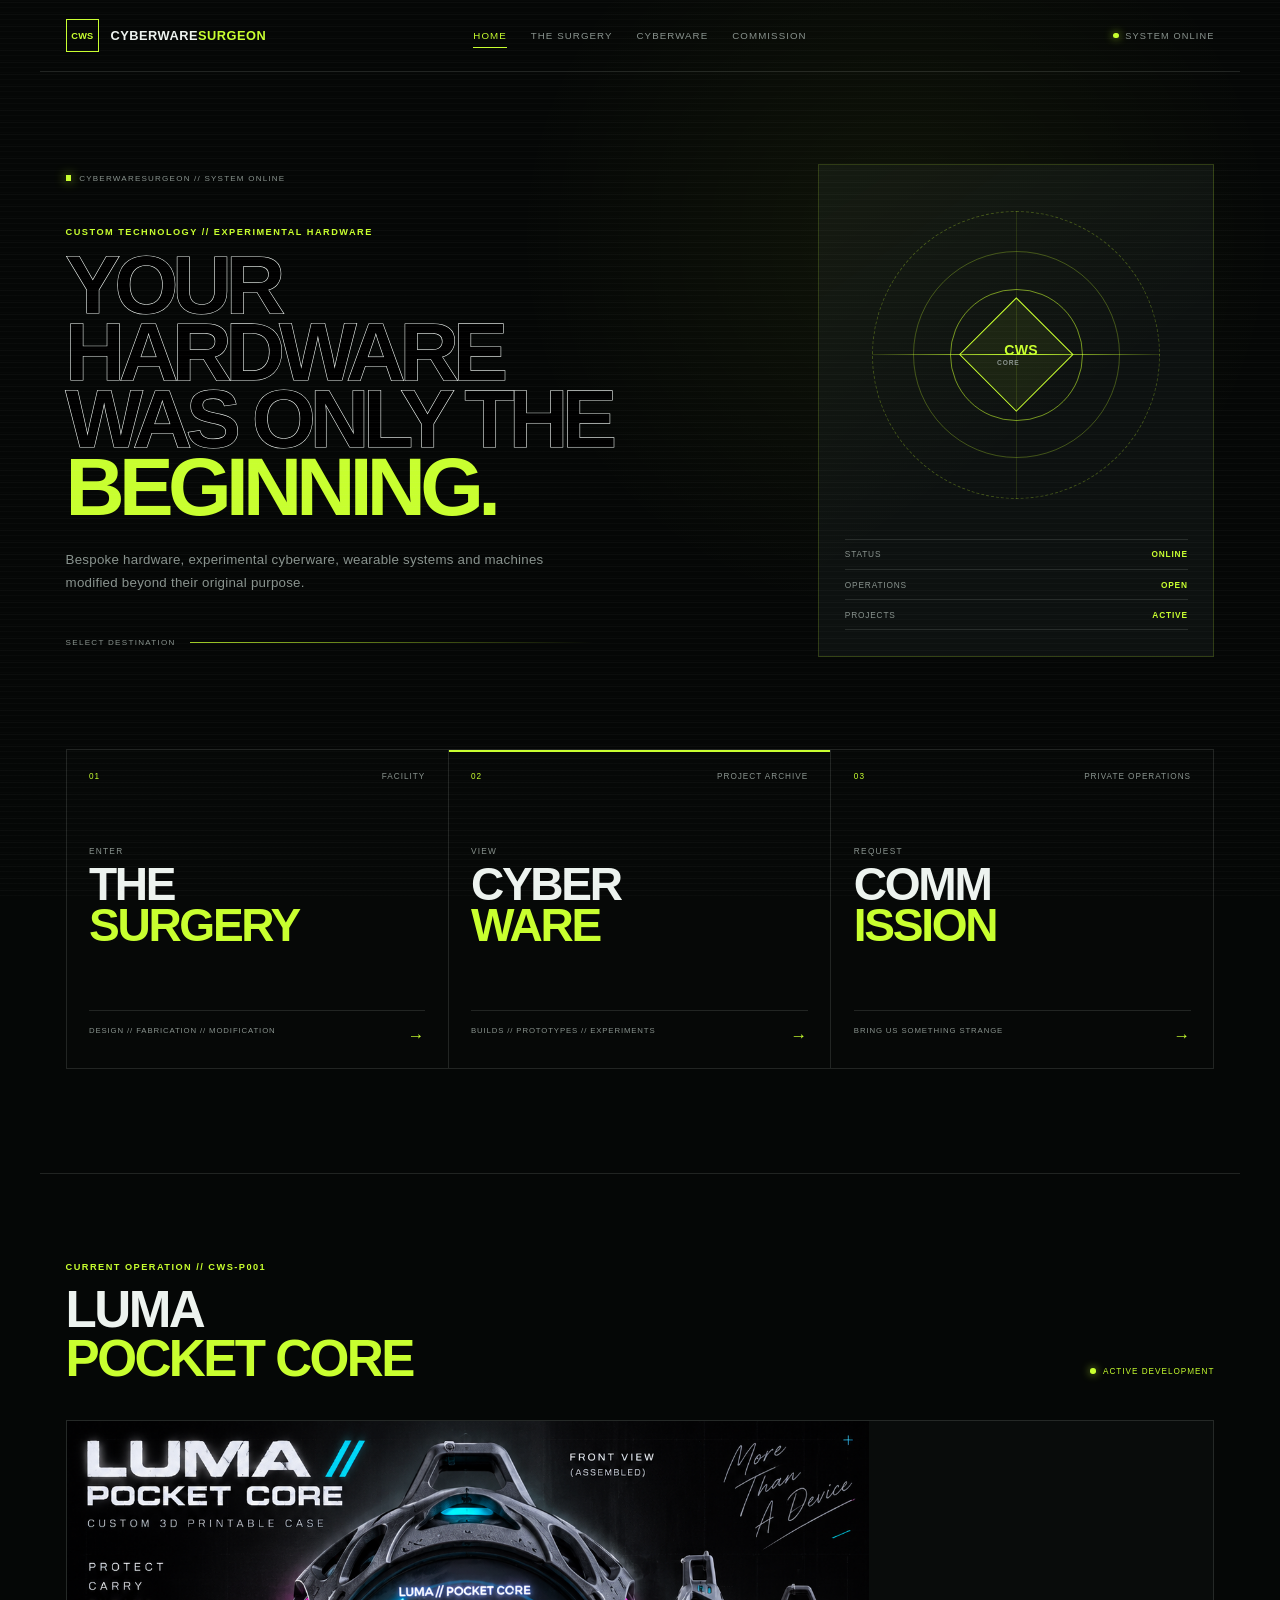
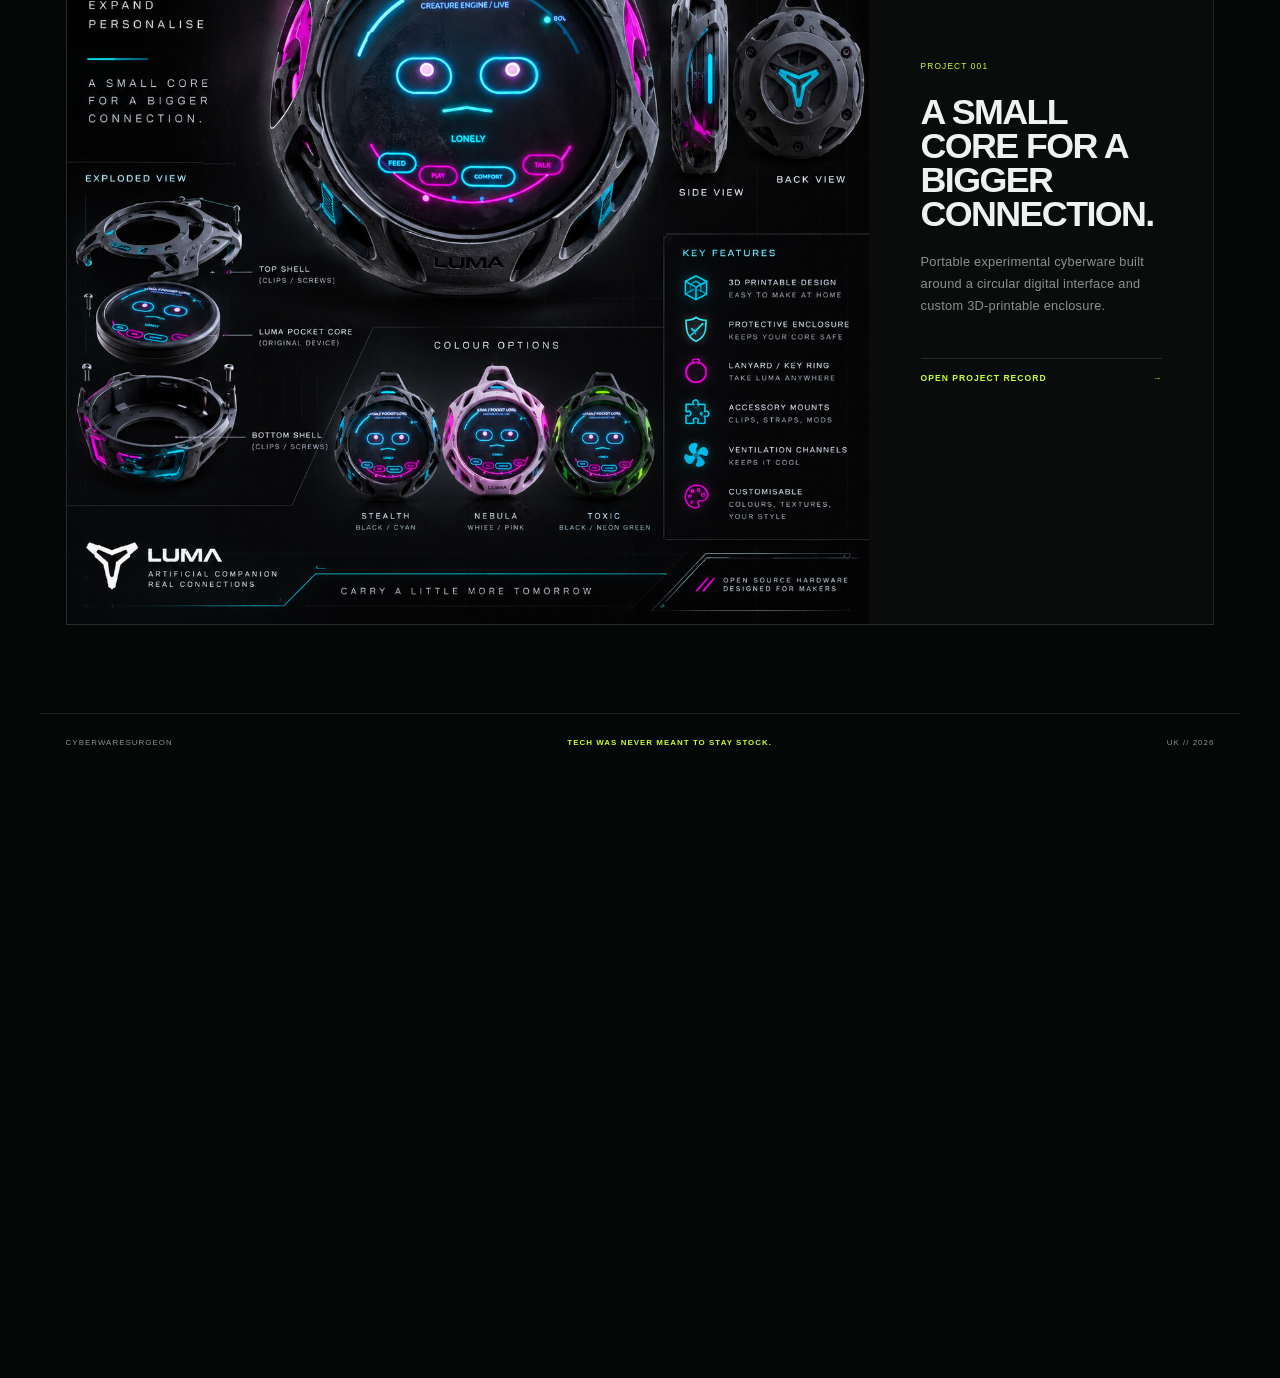
==== commit 7c5efed2: "Set CyberWareSurgeon desktop presentation to 80 percent scale" ====
--- a/index.html
+++ b/index.html
@@ -8,7 +8,7 @@
 
     <meta name="description" content="CyberWareSurgeon creates experimental hardware, wearable technology, custom machines and one-off cyberware.">
 
-    <link rel="stylesheet" href="css/cyberwaresurgeon.css?v=20260908-clean1">
+    <link rel="stylesheet" href="css/cyberwaresurgeon.css?v=20260908-scale80">
 </head>
 
 <body>
@@ -543,7 +543,7 @@
     
 
 
-    <script src="js/main.js?v=20260908-clean1"></script>
+    <script src="js/main.js?v=20260908-p003"></script>
 
 </body>
 </html>
@@ -566,3 +566,6 @@
 
 
 
+
+
+
--- a/css/cyberwaresurgeon.css
+++ b/css/cyberwaresurgeon.css
@@ -4014,3 +4014,1136 @@
 
 
 
+
+
+/* ============================================================
+   CYBERWARESURGEON PROJECT ARCHIVE POLISH V1
+   ============================================================ */
+
+
+/* ------------------------------------------------------------
+   PROJECT STACK RHYTHM
+------------------------------------------------------------ */
+
+.projects-page .project-stack {
+    counter-reset: cws-project;
+
+    max-width: var(--max-width);
+
+    margin: 0 auto;
+
+    padding:
+        0
+        32px;
+}
+
+
+.projects-page .project-entry {
+    counter-increment: cws-project;
+
+    position: relative;
+
+    padding:
+        120px
+        0
+        140px;
+
+    border-top:
+        1px solid
+        rgba(
+            237,
+            243,
+            239,
+            0.12
+        );
+}
+
+
+/*
+    Every project after the first gets
+    a slightly stronger separator.
+*/
+
+.projects-page .project-entry + .project-entry {
+    border-top:
+        1px solid
+        rgba(
+            200,
+            255,
+            47,
+            0.32
+        );
+}
+
+
+/*
+    Large quiet archive number.
+
+    Does not replace PROJECT // 001.
+    It acts like technical drawing indexing.
+*/
+
+.projects-page .project-entry::before {
+    content:
+        "0"
+        counter(cws-project);
+
+    position: absolute;
+
+    top: 72px;
+    right: 0;
+
+    color:
+        rgba(
+            200,
+            255,
+            47,
+            0.055
+        );
+
+    font-size:
+        clamp(
+            5rem,
+            10vw,
+            10rem
+        );
+
+    font-weight: 900;
+
+    line-height: 1;
+
+    letter-spacing: -0.08em;
+
+    pointer-events: none;
+}
+
+
+
+/* ------------------------------------------------------------
+   PROJECT HEADER
+------------------------------------------------------------ */
+
+.projects-page .project-entry-header {
+    min-height: 160px;
+
+    margin-bottom: 52px;
+
+    display: flex;
+
+    justify-content: space-between;
+
+    align-items: flex-end;
+
+    gap: 60px;
+}
+
+
+.projects-page .project-entry-header > div:first-child {
+    position: relative;
+
+    z-index: 2;
+}
+
+
+.projects-page .project-entry-header .eyebrow {
+    margin-bottom: 14px;
+}
+
+
+.projects-page .project-entry-header h2 {
+    margin: 0;
+
+    line-height: 0.88;
+}
+
+
+.projects-page .project-index {
+    min-width: 220px;
+
+    padding:
+        0
+        0
+        13px;
+
+    position: relative;
+
+    z-index: 2;
+
+    text-align: right;
+
+    border-bottom:
+        1px solid
+        rgba(
+            200,
+            255,
+            47,
+            0.28
+        );
+}
+
+
+.projects-page .project-index span {
+    margin-bottom: 7px;
+
+    display: block;
+
+    color: var(--muted);
+}
+
+
+.projects-page .project-index strong {
+    display: block;
+
+    color: var(--acid);
+}
+
+
+
+/* ------------------------------------------------------------
+   GALLERY RHYTHM
+------------------------------------------------------------ */
+
+.projects-page .project-gallery {
+    margin:
+        0
+        0
+        72px;
+
+    border-top:
+        1px solid var(--line);
+
+    border-bottom:
+        1px solid var(--line);
+}
+
+
+.projects-page .project-gallery-toolbar {
+    min-height: 74px;
+
+    padding:
+        14px
+        0;
+}
+
+
+.projects-page .project-gallery-window {
+    border-top:
+        1px solid
+        rgba(
+            237,
+            243,
+            239,
+            0.10
+        );
+}
+
+
+/*
+    Preserve four images across desktop,
+    but make every project use the exact same geometry.
+*/
+
+.projects-page .project-gallery-track {
+    gap: 12px;
+}
+
+
+.projects-page .project-gallery-slide {
+    flex:
+        0
+        0
+        calc(
+            (100% - 36px) / 4
+        );
+
+    aspect-ratio: 4 / 5;
+
+    border-right:
+        1px solid
+        rgba(
+            237,
+            243,
+            239,
+            0.10
+        );
+}
+
+
+/*
+    Give captions identical visual weight.
+*/
+
+.projects-page .project-gallery-slide figcaption {
+    min-height: 48px;
+
+    padding:
+        22px
+        14px
+        13px;
+
+    align-items: flex-end;
+}
+
+
+
+/* ------------------------------------------------------------
+   PROJECT INFORMATION
+------------------------------------------------------------ */
+
+.projects-page .project-information {
+    display: grid;
+
+    grid-template-columns:
+        minmax(0, 1.1fr)
+        minmax(340px, 0.9fr);
+
+    gap:
+        clamp(
+            70px,
+            9vw,
+            150px
+        );
+
+    align-items: start;
+}
+
+
+.projects-page .project-statement {
+    max-width: 760px;
+}
+
+
+.projects-page .project-statement .eyebrow {
+    margin-bottom: 14px;
+}
+
+
+.projects-page .project-statement h3 {
+    max-width: 680px;
+
+    margin-bottom: 27px;
+
+    font-size:
+        clamp(
+            1.2rem,
+            2vw,
+            2.4rem
+        );
+
+    line-height: 1.05;
+
+    letter-spacing: -0.025em;
+}
+
+
+.projects-page .project-statement p:not(.eyebrow) {
+    max-width: 700px;
+
+    margin-bottom: 18px;
+
+    color: var(--muted);
+
+    line-height: 1.75;
+}
+
+
+
+/* ------------------------------------------------------------
+   TECHNICAL SPECIFICATION
+------------------------------------------------------------ */
+
+.projects-page .project-specification {
+    border-top:
+        1px solid
+        rgba(
+            200,
+            255,
+            47,
+            0.22
+        );
+}
+
+
+.projects-page .project-spec {
+    min-height: 51px;
+
+    padding:
+        15px
+        0;
+
+    grid-template-columns:
+        125px
+        minmax(0, 1fr);
+
+    align-items: center;
+}
+
+
+.projects-page .project-spec span {
+    font-size: 0.65rem;
+
+    letter-spacing: 0.11em;
+}
+
+
+.projects-page .project-spec strong {
+    font-size: 0.68rem;
+
+    letter-spacing: 0.08em;
+}
+
+
+
+/* ------------------------------------------------------------
+   TAGS
+------------------------------------------------------------ */
+
+.projects-page .project-tags {
+    margin-top: 62px;
+
+    padding-top: 24px;
+
+    border-top:
+        1px solid
+        rgba(
+            237,
+            243,
+            239,
+            0.08
+        );
+}
+
+
+.projects-page .project-tags span {
+    min-height: 34px;
+
+    display: inline-flex;
+
+    align-items: center;
+
+    padding:
+        8px
+        12px;
+}
+
+
+
+/* ------------------------------------------------------------
+   PROJECT FOOTER
+------------------------------------------------------------ */
+
+.projects-page .project-entry-footer {
+    margin-top: 52px;
+
+    padding-top: 17px;
+
+    border-top:
+        1px solid
+        rgba(
+            237,
+            243,
+            239,
+            0.12
+        );
+}
+
+
+
+/* ------------------------------------------------------------
+   BETWEEN-PROJECT MARKER
+------------------------------------------------------------ */
+
+.projects-page .project-entry + .project-entry::after {
+    content:
+        "NEXT OPERATION";
+
+    position: absolute;
+
+    top: -10px;
+    left: 0;
+
+    padding:
+        0
+        10px
+        0
+        0;
+
+    background: var(--black);
+
+    color: var(--acid);
+
+    font-size: 0.56rem;
+
+    font-weight: 800;
+
+    letter-spacing: 0.15em;
+}
+
+
+
+/* ------------------------------------------------------------
+   ARCHIVE END
+------------------------------------------------------------ */
+
+.projects-page .archive-end {
+    min-height: 500px;
+
+    padding-top: 110px;
+
+    padding-bottom: 110px;
+
+    border-top:
+        1px solid
+        rgba(
+            200,
+            255,
+            47,
+            0.28
+        );
+}
+
+
+
+/* ------------------------------------------------------------
+   TABLET
+------------------------------------------------------------ */
+
+@media (max-width: 900px) {
+
+    .projects-page .project-information {
+        grid-template-columns: 1fr;
+
+        gap: 55px;
+    }
+
+
+    .projects-page .project-gallery-slide {
+        flex-basis:
+            calc(
+                (100% - 12px) / 2
+            );
+    }
+
+}
+
+
+
+/* ------------------------------------------------------------
+   MOBILE
+------------------------------------------------------------ */
+
+@media (max-width: 640px) {
+
+    .projects-page .project-stack {
+        padding-left: 20px;
+        padding-right: 20px;
+    }
+
+
+    .projects-page .project-entry {
+        padding:
+            85px
+            0
+            100px;
+    }
+
+
+    .projects-page .project-entry::before {
+        top: 45px;
+
+        font-size: 5rem;
+    }
+
+
+    .projects-page .project-entry-header {
+        min-height: 0;
+
+        margin-bottom: 38px;
+
+        flex-direction: column;
+
+        align-items: flex-start;
+
+        gap: 22px;
+    }
+
+
+    .projects-page .project-index {
+        width: 100%;
+
+        min-width: 0;
+
+        text-align: left;
+    }
+
+
+    .projects-page .project-gallery {
+        margin-bottom: 50px;
+    }
+
+
+    .projects-page .project-information {
+        gap: 45px;
+    }
+
+
+    .projects-page .project-tags {
+        margin-top: 45px;
+    }
+
+
+    .projects-page .project-entry-footer {
+        margin-top: 42px;
+    }
+
+}
+
+
+@media (max-width: 560px) {
+
+    .projects-page .project-gallery-slide {
+        flex-basis: 100%;
+    }
+
+}
+
+
+
+/* ============================================================
+   PROJECT INDEX SIDE PANEL V1
+   ============================================================ */
+
+.projects-page .project-entry {
+    scroll-margin-top: 110px;
+}
+
+
+.project-jump-panel {
+    position: fixed;
+
+    left: auto;
+
+    right: 18px;
+    top: 50%;
+
+    transform: translateY(-50%);
+
+    width: 190px;
+
+    z-index: 80;
+
+    background:
+        rgba(
+            5,
+            7,
+            6,
+            0.94
+        );
+
+    border:
+        1px solid
+        rgba(
+            237,
+            243,
+            239,
+            0.14
+        );
+
+    border-left:
+        1px solid
+        rgba(
+            237,
+            243,
+            239,
+            0.14
+        );
+
+    border-right:
+        2px solid
+        var(--acid);
+
+    box-shadow:
+        0 20px 60px
+        rgba(
+            0,
+            0,
+            0,
+            0.38
+        );
+
+    backdrop-filter: blur(12px);
+}
+
+
+.project-jump-header {
+    padding:
+        16px
+        14px
+        14px;
+
+    border-bottom:
+        1px solid
+        rgba(
+            237,
+            243,
+            239,
+            0.12
+        );
+}
+
+
+.project-jump-header span {
+    display: block;
+
+    margin-bottom: 4px;
+
+    color: var(--acid);
+
+    font-size: 0.52rem;
+
+    font-weight: 800;
+
+    letter-spacing: 0.16em;
+}
+
+
+.project-jump-header strong {
+    color: var(--text);
+
+    font-size: 0.65rem;
+
+    letter-spacing: 0.13em;
+}
+
+
+.project-jump-link {
+    position: relative;
+
+    display: grid;
+
+    grid-template-columns:
+        31px
+        minmax(0, 1fr);
+
+    gap: 7px;
+
+    padding:
+        14px
+        12px;
+
+    color: var(--muted);
+
+    text-decoration: none;
+
+    border-bottom:
+        1px solid
+        rgba(
+            237,
+            243,
+            239,
+            0.08
+        );
+
+    transition:
+        color 140ms ease,
+        background 140ms ease,
+        padding-left 140ms ease;
+}
+
+
+.project-jump-link:hover {
+    color: var(--text);
+
+    background:
+        rgba(
+            237,
+            243,
+            239,
+            0.035
+        );
+
+    padding-left: 16px;
+}
+
+
+.project-jump-number {
+    color:
+        rgba(
+            200,
+            255,
+            47,
+            0.45
+        );
+
+    font-size: 0.58rem;
+
+    font-weight: 900;
+
+    letter-spacing: 0.08em;
+}
+
+
+.project-jump-name {
+    font-size: 0.64rem;
+
+    font-weight: 700;
+
+    line-height: 1.3;
+
+    letter-spacing: 0.08em;
+}
+
+
+.project-jump-name strong {
+    display: block;
+
+    color: inherit;
+}
+
+
+/*
+   CURRENT PROJECT
+*/
+
+.project-jump-link.is-active {
+    color: var(--acid);
+
+    background:
+        rgba(
+            200,
+            255,
+            47,
+            0.07
+        );
+}
+
+
+.project-jump-link.is-active::before {
+    content: "";
+
+    position: absolute;
+
+    left: auto;
+    right: -2px;
+    top: 0;
+    bottom: 0;
+
+    width: 2px;
+
+    background: var(--acid);
+
+    box-shadow:
+        0 0 12px
+        rgba(
+            200,
+            255,
+            47,
+            0.75
+        );
+}
+
+
+.project-jump-link.is-active .project-jump-number {
+    color: var(--acid);
+}
+
+
+.project-jump-top {
+    display: block;
+
+    padding:
+        12px
+        14px;
+
+    color: var(--muted);
+
+    font-size: 0.52rem;
+
+    font-weight: 800;
+
+    letter-spacing: 0.12em;
+
+    text-decoration: none;
+}
+
+
+.project-jump-top:hover {
+    color: var(--acid);
+}
+
+
+/* ------------------------------------------------------------
+   PREVENT THE INDEX FROM CROWDING MEDIUM SCREENS
+------------------------------------------------------------ */
+
+@media (max-width: 1450px) {
+
+    .project-jump-panel {
+        width: 158px;
+
+        left: 10px;
+    }
+
+}
+
+
+/* ------------------------------------------------------------
+   SMALL SCREEN VERSION
+
+   Becomes a compact sticky project strip rather than
+   covering the actual project content.
+------------------------------------------------------------ */
+
+@media (max-width: 1050px) {
+
+    .project-jump-panel {
+        position: sticky;
+
+        top: 0;
+        left: auto;
+
+        width: 100%;
+
+        transform: none;
+
+        display: flex;
+
+        align-items: stretch;
+
+        overflow-x: auto;
+
+        border-left: 0;
+
+        border-right: 0;
+
+        z-index: 90;
+    }
+
+
+    .project-jump-header {
+        display: none;
+    }
+
+
+    .project-jump-link {
+        flex:
+            0
+            0
+            auto;
+
+        min-width: 150px;
+
+        border-bottom: 0;
+
+        border-right:
+            1px solid
+            rgba(
+                237,
+                243,
+                239,
+                0.10
+            );
+    }
+
+
+    .project-jump-link.is-active::before {
+        left: 0;
+        right: 0;
+        top: auto;
+        bottom: 0;
+
+        width: auto;
+        height: 2px;
+    }
+
+
+    .project-jump-top {
+        flex:
+            0
+            0
+            auto;
+
+        display: flex;
+
+        align-items: center;
+    }
+
+}
+
+
+@media (max-width: 560px) {
+
+    .project-jump-link {
+        min-width: 125px;
+    }
+
+
+    .project-jump-name {
+        font-size: 0.56rem;
+    }
+
+}
+
+
+
+
+/* ============================================================
+   CYBERWARESURGEON PROJECT COST SYSTEM V1
+   ============================================================ */
+
+
+/* ------------------------------------------------------------
+   COST CATEGORY DIVIDER
+------------------------------------------------------------ */
+
+.projects-page .project-cost-heading {
+    margin-top: 22px;
+
+    padding:
+        17px
+        0
+        12px;
+
+    display: flex;
+
+    justify-content: space-between;
+
+    align-items: center;
+
+    gap: 20px;
+
+    border-top:
+        1px solid
+        rgba(
+            200,
+            255,
+            47,
+            0.42
+        );
+}
+
+
+.projects-page .project-cost-heading span {
+    color: var(--acid);
+
+    font-size: 0.62rem;
+
+    font-weight: 900;
+
+    letter-spacing: 0.14em;
+}
+
+
+.projects-page .project-cost-heading strong {
+    color:
+        rgba(
+            237,
+            243,
+            239,
+            0.42
+        );
+
+    font-size: 0.53rem;
+
+    font-weight: 700;
+
+    letter-spacing: 0.12em;
+}
+
+
+
+/* ------------------------------------------------------------
+   COST ROWS
+------------------------------------------------------------ */
+
+.projects-page .project-cost-row {
+    position: relative;
+}
+
+
+.projects-page .project-cost-row span {
+    color:
+        rgba(
+            237,
+            243,
+            239,
+            0.56
+        );
+}
+
+
+.projects-page .project-cost-row strong {
+    color: var(--acid);
+
+    font-size: 0.74rem;
+
+    font-weight: 900;
+
+    letter-spacing: 0.08em;
+}
+
+
+/*
+    Digital Design + Development is deliberately allowed
+    slightly more width because the label is longer.
+*/
+
+.projects-page .project-cost-row {
+    grid-template-columns:
+        minmax(
+            125px,
+            1.25fr
+        )
+        minmax(
+            75px,
+            0.75fr
+        );
+}
+
+
+.projects-page .project-cost-row strong {
+    text-align: right;
+}
+
+
+/* ------------------------------------------------------------
+   MOBILE
+------------------------------------------------------------ */
+
+@media (max-width: 560px) {
+
+    .projects-page .project-cost-heading {
+        margin-top: 18px;
+    }
+
+
+    .projects-page .project-cost-row {
+        grid-template-columns:
+            minmax(0, 1fr)
+            auto;
+
+        gap: 18px;
+    }
+
+}
+
+
+
+/* ============================================================
+   CYBERWARESURGEON GLOBAL DESKTOP SCALE V1
+
+   Visual target:
+   approximately equivalent to viewing the site
+   at 80% browser zoom.
+
+   Applied only to desktop layouts.
+   ============================================================ */
+
+@media (min-width: 1100px) {
+
+    html {
+        zoom: 0.8;
+    }
+
+}
+
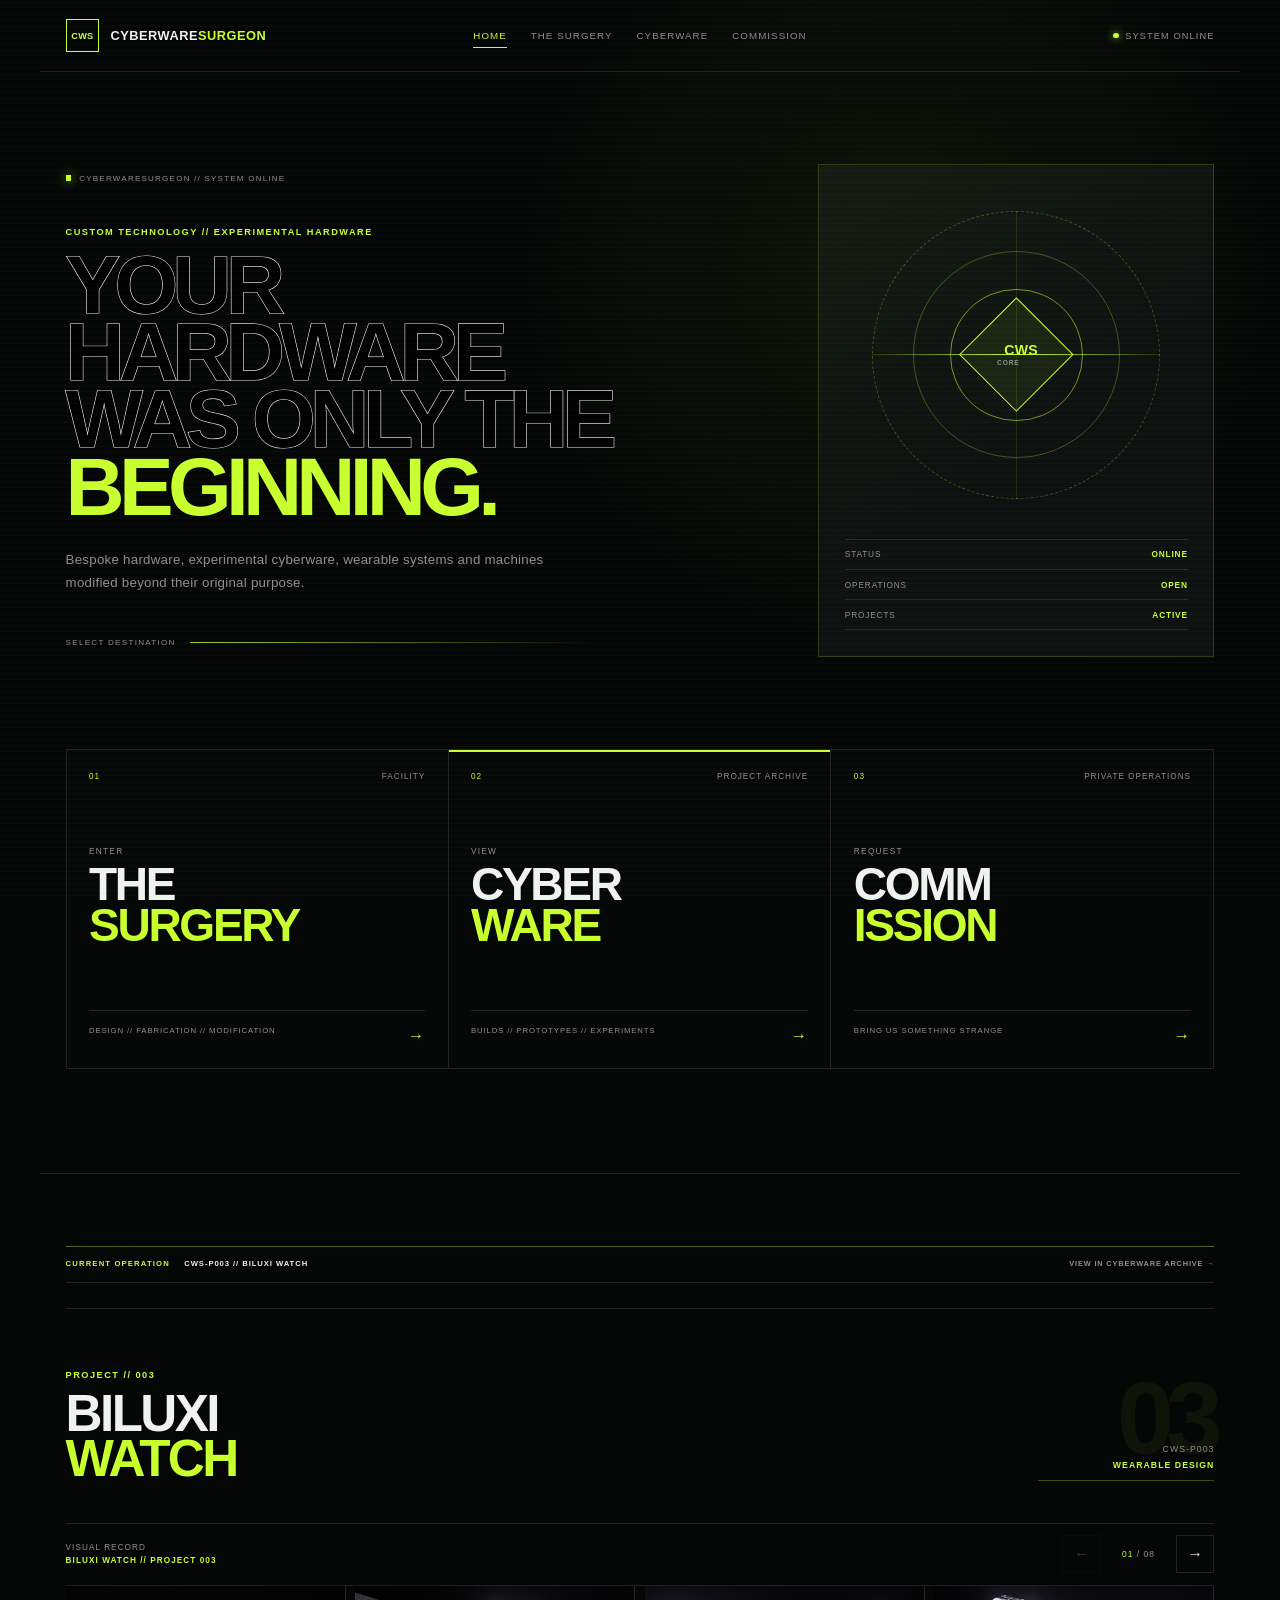
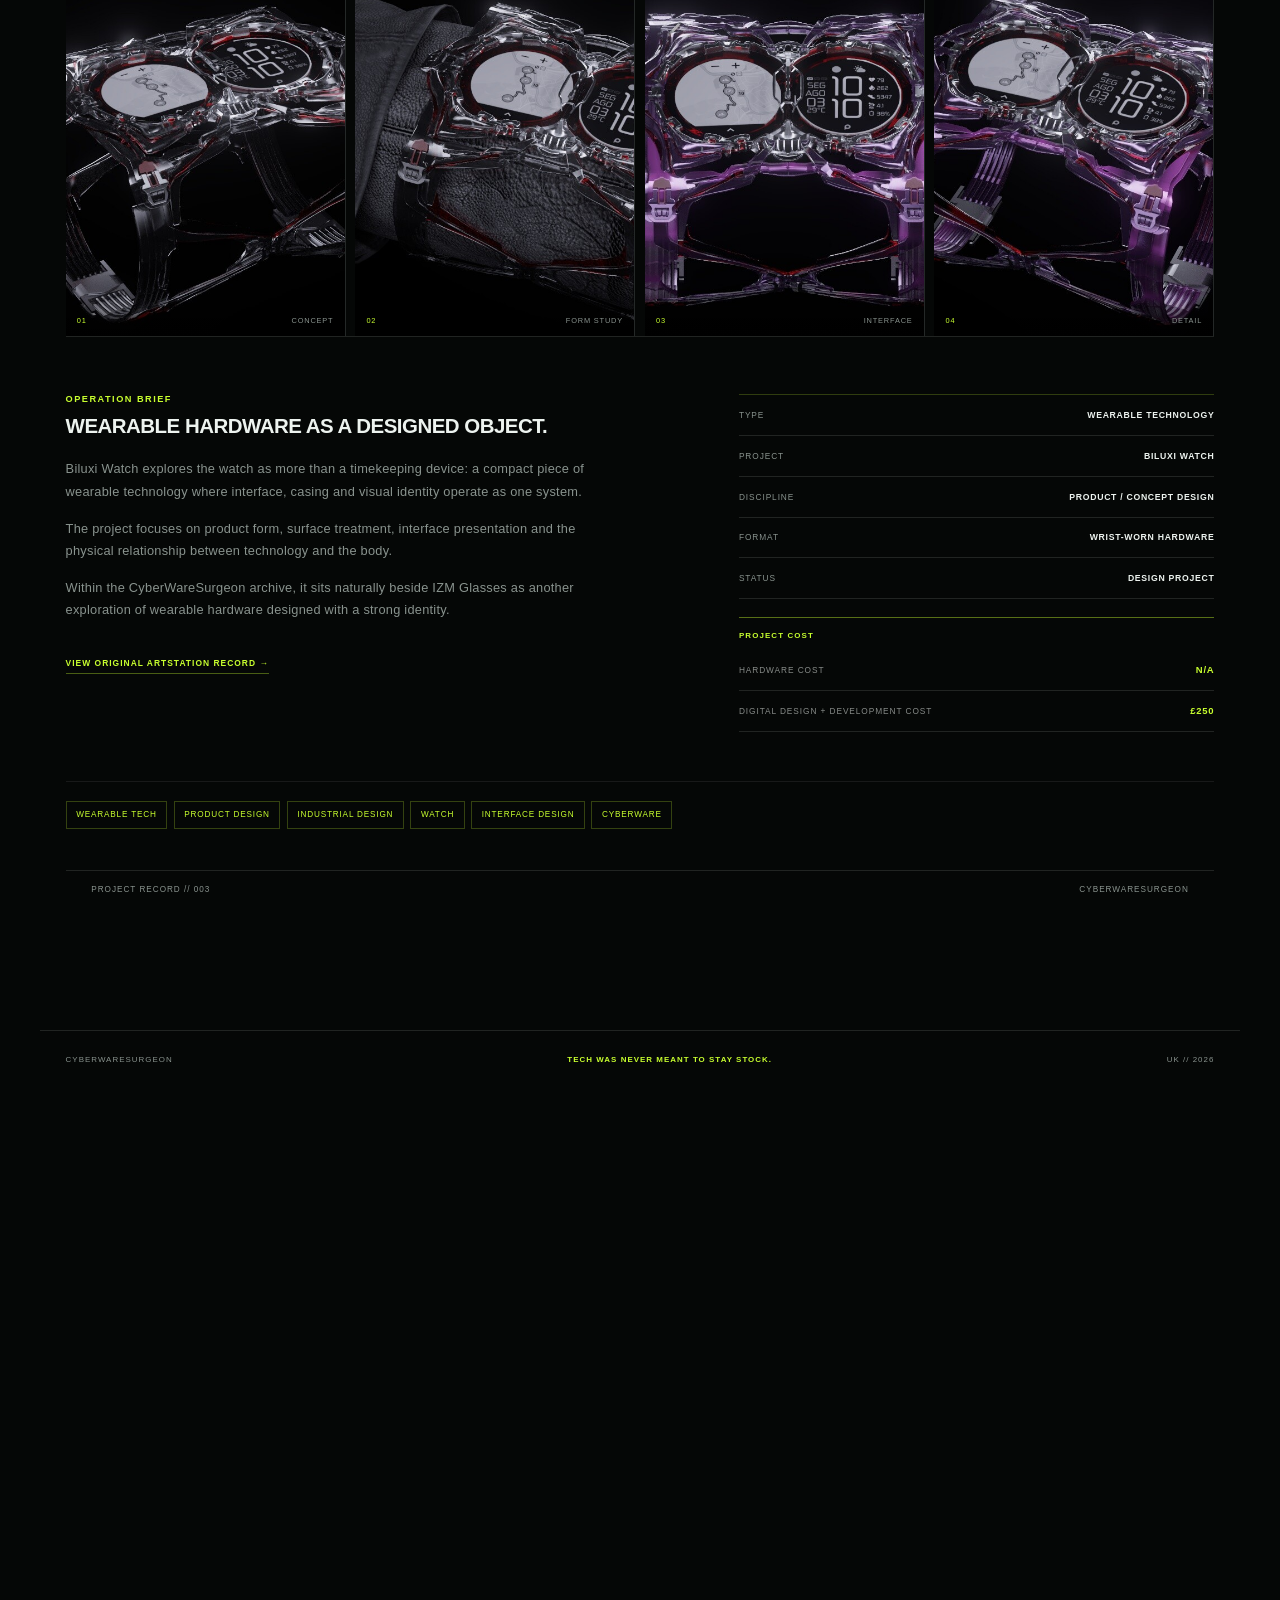
==== commit f663d4cb: "Feature full Biluxi Watch project on homepage" ====
--- a/index.html
+++ b/index.html
@@ -8,7 +8,7 @@
 
     <meta name="description" content="CyberWareSurgeon creates experimental hardware, wearable technology, custom machines and one-off cyberware.">
 
-    <link rel="stylesheet" href="css/cyberwaresurgeon.css?v=20260908-scale80">
+    <link rel="stylesheet" href="css/cyberwaresurgeon.css?v=20260908-home-biluxi-full1">
 </head>
 
 <body>
@@ -78,7 +78,7 @@
 </header>
 
 
-    <main class="home-portal-v2">
+    <main class="home-portal-v2 projects-page">
 
 
     <!-- ==================================================
@@ -419,104 +419,562 @@
 
 
 
+    
     <!-- ==================================================
          CURRENT OPERATION
+         FULL CYBERWARE PROJECT RECORD
     =================================================== -->
 
-    <section class="home-current-operation">
-
-
-        <div class="home-current-header">
+    <section class="home-current-operation home-current-operation-full">
+
+
+        <div class="home-featured-project-bar">
 
 
             <div>
 
-                <p class="eyebrow">
-                    CURRENT OPERATION // CWS-P001
-                </p>
-
-                <h2>
-                    LUMA
-                    <span>POCKET CORE</span>
-                </h2>
-
-            </div>
-
-
-            <div class="home-operation-status">
-
-                <span class="status-light"></span>
-
-                ACTIVE DEVELOPMENT
-
-            </div>
+                <span class="home-featured-signal">
+                    CURRENT OPERATION
+                </span>
+
+                <strong>
+                    CWS-P003 // BILUXI WATCH
+                </strong>
+
+            </div>
+
+
+            <a
+                href="projects.html#project-003"
+                class="home-featured-archive-link"
+            >
+                VIEW IN CYBERWARE ARCHIVE →
+            </a>
 
 
         </div>
 
 
-
-        <a
-            href="projects.html"
-            class="home-operation-card"
-        >
-
-
-            <div class="home-operation-image">
-
-                <img
-                    src="assets/images/luma-pocket-core-poster.png"
-                    alt="LUMA Pocket Core project"
+<article class="project-entry" id="home-current-project">
+
+
+                <header class="project-entry-header">
+
+                    <div>
+
+                        <p class="eyebrow">
+                            PROJECT // 003
+                        </p>
+
+                        <h2>
+                            BILUXI
+                            <span>WATCH</span>
+                        </h2>
+
+                    </div>
+
+
+                    <div class="project-index">
+
+                        <span>
+                            CWS-P003
+                        </span>
+
+                        <strong>
+                            WEARABLE DESIGN
+                        </strong>
+
+                    </div>
+
+                </header>
+
+
+
+                <!-- ==========================================
+                     VISUAL RECORD
+                =========================================== -->
+
+                <section
+                    class="project-gallery"
+                    data-project-gallery
+                    aria-label="Biluxi Watch project image gallery"
                 >
 
-            </div>
-
-
-            <div class="home-operation-information">
-
-
-                <span class="home-operation-project">
-                    PROJECT 001
-                </span>
-
-
-                <h3>
-                    A SMALL CORE
-                    FOR A BIGGER CONNECTION.
-                </h3>
-
-
-                <p>
-
-                    Portable experimental cyberware built around
-                    a circular digital interface and custom
-                    3D-printable enclosure.
-
-                </p>
-
-
-                <div class="home-operation-open">
-
-                    OPEN PROJECT RECORD
-
-                    <strong>
-                        →
-                    </strong>
+
+                    <div class="project-gallery-toolbar">
+
+
+                        <div class="project-gallery-label">
+
+                            <span>
+                                VISUAL RECORD
+                            </span>
+
+                            <strong>
+                                BILUXI WATCH // PROJECT 003
+                            </strong>
+
+                        </div>
+
+
+                        <div class="project-gallery-controls">
+
+
+                            <button
+                                class="project-gallery-arrow"
+                                type="button"
+                                data-gallery-prev
+                                aria-label="Previous Biluxi Watch image"
+                            >
+                                ←
+                            </button>
+
+
+                            <div
+                                class="project-gallery-counter"
+                                aria-live="polite"
+                            >
+                                <span data-gallery-position>
+                                    01
+                                </span>
+
+                                /
+
+                                <span data-gallery-total>
+                                    08
+                                </span>
+                            </div>
+
+
+                            <button
+                                class="project-gallery-arrow"
+                                type="button"
+                                data-gallery-next
+                                aria-label="Next Biluxi Watch image"
+                            >
+                                →
+                            </button>
+
+
+                        </div>
+
+                    </div>
+
+
+
+                    <div class="project-gallery-window">
+
+
+                        <div
+                            class="project-gallery-track"
+                            data-gallery-track
+                        >
+
+
+                            <figure class="project-gallery-slide">
+
+                                <img
+                                    src="assets/images/biluxi-watch-01.jpg?v=20260908-watch-refresh1"
+                                    alt="Biluxi Watch concept design"
+                                >
+
+                                <div class="gallery-image-placeholder">
+                                    <span>01</span>
+                                    IMAGE SLOT
+                                </div>
+
+                                <figcaption>
+                                    <span>01</span>
+                                    CONCEPT
+                                </figcaption>
+
+                            </figure>
+
+
+
+                            <figure class="project-gallery-slide">
+
+                                <img
+                                    src="assets/images/biluxi-watch-02.jpg?v=20260908-watch-refresh1"
+                                    alt="Biluxi Watch form development"
+                                >
+
+                                <div class="gallery-image-placeholder">
+                                    <span>02</span>
+                                    IMAGE SLOT
+                                </div>
+
+                                <figcaption>
+                                    <span>02</span>
+                                    FORM STUDY
+                                </figcaption>
+
+                            </figure>
+
+
+
+                            <figure class="project-gallery-slide">
+
+                                <img
+                                    src="assets/images/biluxi-watch-03.jpg?v=20260908-watch-refresh1"
+                                    alt="Biluxi Watch interface development"
+                                >
+
+                                <div class="gallery-image-placeholder">
+                                    <span>03</span>
+                                    IMAGE SLOT
+                                </div>
+
+                                <figcaption>
+                                    <span>03</span>
+                                    INTERFACE
+                                </figcaption>
+
+                            </figure>
+
+
+
+                            <figure class="project-gallery-slide">
+
+                                <img
+                                    src="assets/images/biluxi-watch-04.jpg?v=20260908-watch-refresh1"
+                                    alt="Biluxi Watch design detail"
+                                >
+
+                                <div class="gallery-image-placeholder">
+                                    <span>04</span>
+                                    IMAGE SLOT
+                                </div>
+
+                                <figcaption>
+                                    <span>04</span>
+                                    DETAIL
+                                </figcaption>
+
+                            </figure>
+
+
+
+                            <figure class="project-gallery-slide">
+
+                                <img
+                                    src="assets/images/biluxi-watch-05.jpg?v=20260908-watch-refresh1"
+                                    alt="Biluxi Watch side profile"
+                                >
+
+                                <div class="gallery-image-placeholder">
+                                    <span>05</span>
+                                    IMAGE SLOT
+                                </div>
+
+                                <figcaption>
+                                    <span>05</span>
+                                    PROFILE
+                                </figcaption>
+
+                            </figure>
+
+
+
+                            <figure class="project-gallery-slide">
+
+                                <img
+                                    src="assets/images/biluxi-watch-06.jpg?v=20260908-watch-refresh1"
+                                    alt="Biluxi Watch product development"
+                                >
+
+                                <div class="gallery-image-placeholder">
+                                    <span>06</span>
+                                    IMAGE SLOT
+                                </div>
+
+                                <figcaption>
+                                    <span>06</span>
+                                    DEVELOPMENT
+                                </figcaption>
+
+                            </figure>
+
+
+
+                            <figure class="project-gallery-slide">
+
+                                <img
+                                    src="assets/images/biluxi-watch-07.jpg?v=20260908-watch-refresh1"
+                                    alt="Biluxi Watch final design"
+                                >
+
+                                <div class="gallery-image-placeholder">
+                                    <span>07</span>
+                                    IMAGE SLOT
+                                </div>
+
+                                <figcaption>
+                                    <span>07</span>
+                                    FINAL DESIGN
+                                </figcaption>
+
+                            </figure>
+
+
+
+                            <figure class="project-gallery-slide">
+
+                                <img
+                                    src="assets/images/biluxi-watch-08.jpg?v=20260908-watch-refresh1"
+                                    alt="Biluxi Watch final presentation"
+                                >
+
+                                <div class="gallery-image-placeholder">
+                                    <span>08</span>
+                                    IMAGE SLOT
+                                </div>
+
+                                <figcaption>
+                                    <span>08</span>
+                                    FINAL RECORD
+                                </figcaption>
+
+                            </figure>
+
+
+                        </div>
+
+                    </div>
+
+
+                </section>
+
+
+
+                <!-- ==========================================
+                     PROJECT INFORMATION
+                =========================================== -->
+
+                <div class="project-information">
+
+
+                    <div class="project-statement">
+
+                        <p class="eyebrow">
+                            OPERATION BRIEF
+                        </p>
+
+
+                        <h3>
+                            WEARABLE HARDWARE
+                            AS A DESIGNED OBJECT.
+                        </h3>
+
+
+                        <p>
+
+                            Biluxi Watch explores the watch as more than
+                            a timekeeping device: a compact piece of wearable
+                            technology where interface, casing and visual
+                            identity operate as one system.
+
+                        </p>
+
+
+                        <p>
+
+                            The project focuses on product form, surface
+                            treatment, interface presentation and the physical
+                            relationship between technology and the body.
+
+                        </p>
+
+
+                        <p>
+
+                            Within the CyberWareSurgeon archive, it sits
+                            naturally beside IZM Glasses as another exploration
+                            of wearable hardware designed with a strong identity.
+
+                        </p>
+
+
+                        <a
+                            class="project-external-link"
+                            href="https://www.artstation.com/artwork/4XadQW"
+                            target="_blank"
+                            rel="noopener noreferrer"
+                        >
+                            VIEW ORIGINAL ARTSTATION RECORD →
+                        </a>
+
+
+                    </div>
+
+
+
+                    <div class="project-specification">
+
+
+                        <div class="project-spec">
+
+                            <span>
+                                TYPE
+                            </span>
+
+                            <strong>
+                                WEARABLE TECHNOLOGY
+                            </strong>
+
+                        </div>
+
+
+                        <div class="project-spec">
+
+                            <span>
+                                PROJECT
+                            </span>
+
+                            <strong>
+                                BILUXI WATCH
+                            </strong>
+
+                        </div>
+
+
+                        <div class="project-spec">
+
+                            <span>
+                                DISCIPLINE
+                            </span>
+
+                            <strong>
+                                PRODUCT / CONCEPT DESIGN
+                            </strong>
+
+                        </div>
+
+
+                        <div class="project-spec">
+
+                            <span>
+                                FORMAT
+                            </span>
+
+                            <strong>
+                                WRIST-WORN HARDWARE
+                            </strong>
+
+                        </div>
+
+
+                        <div class="project-spec">
+
+                            <span>
+                                STATUS
+                            </span>
+
+                            <strong>
+                                DESIGN PROJECT
+                            </strong>
+
+                        </div>
+
+
+                    
+
+                        <!-- PROJECT COST START -->
+
+                        <div class="project-cost-heading">
+    <span>
+        PROJECT COST
+    </span>
+</div>
+
+
+                        <div class="project-spec project-cost-row">
+
+                            <span>
+                                HARDWARE COST
+                            </span>
+
+                            <strong>
+                                N/A
+                            </strong>
+
+                        </div>
+
+
+                        <div class="project-spec project-cost-row">
+
+                            <span>
+                                DIGITAL DESIGN + DEVELOPMENT COST
+                            </span>
+
+                            <strong>
+                                &pound;250
+                            </strong>
+
+                        </div>
+
+                        <!-- PROJECT COST END -->
+
+</div>
+
 
                 </div>
 
 
-            </div>
-
-
-        </a>
+
+                <!-- ==========================================
+                     TAGS
+                =========================================== -->
+
+                <div class="project-tags">
+
+                    <span>
+                        WEARABLE TECH
+                    </span>
+
+                    <span>
+                        PRODUCT DESIGN
+                    </span>
+
+                    <span>
+                        INDUSTRIAL DESIGN
+                    </span>
+
+                    <span>
+                        WATCH
+                    </span>
+
+                    <span>
+                        INTERFACE DESIGN
+                    </span>
+
+                    <span>
+                        CYBERWARE
+                    </span>
+
+                </div>
+
+
+
+                <footer class="project-entry-footer">
+
+                    <span>
+                        PROJECT RECORD // 003
+                    </span>
+
+                    <span>
+                        CYBERWARESURGEON
+                    </span>
+
+                </footer>
+
+
+            </article>
 
 
     </section>
 
-
-
-    <!-- ==================================================
+<!-- ==================================================
          HOME FOOT SIGNAL
     =================================================== -->
 
@@ -543,7 +1001,7 @@
     
 
 
-    <script src="js/main.js?v=20260908-p003"></script>
+    <script src="js/main.js?v=20260908-home-biluxi-full1"></script>
 
 </body>
 </html>
@@ -569,3 +1027,4 @@
 
 
 
+
--- a/css/cyberwaresurgeon.css
+++ b/css/cyberwaresurgeon.css
@@ -5147,3 +5147,214 @@
 
 }
 
+
+
+/* ============================================================
+   CYBERWARESURGEON HOME FULL CURRENT PROJECT V1
+   ============================================================ */
+
+
+/* ------------------------------------------------------------
+   CURRENT OPERATION CONTAINER
+------------------------------------------------------------ */
+
+.home-portal-v2 .home-current-operation-full {
+    padding-top: 90px;
+    padding-bottom: 110px;
+}
+
+
+/* ------------------------------------------------------------
+   CURRENT OPERATION STATUS BAR
+------------------------------------------------------------ */
+
+.home-portal-v2 .home-featured-project-bar {
+    margin-bottom: 32px;
+
+    padding:
+        15px
+        0
+        17px;
+
+    display: flex;
+
+    justify-content: space-between;
+
+    align-items: center;
+
+    gap: 30px;
+
+    border-top:
+        1px solid
+        rgba(
+            200,
+            255,
+            47,
+            0.38
+        );
+
+    border-bottom:
+        1px solid
+        rgba(
+            237,
+            243,
+            239,
+            0.12
+        );
+}
+
+
+.home-portal-v2 .home-featured-project-bar > div {
+    display: flex;
+
+    align-items: center;
+
+    gap: 18px;
+}
+
+
+.home-portal-v2 .home-featured-signal {
+    color: var(--acid);
+
+    font-size: 0.60rem;
+
+    font-weight: 900;
+
+    letter-spacing: 0.15em;
+}
+
+
+.home-portal-v2 .home-featured-project-bar strong {
+    color: var(--text);
+
+    font-size: 0.60rem;
+
+    letter-spacing: 0.12em;
+}
+
+
+.home-portal-v2 .home-featured-archive-link {
+    color: var(--muted);
+
+    font-size: 0.58rem;
+
+    font-weight: 800;
+
+    letter-spacing: 0.11em;
+
+    text-decoration: none;
+
+    transition:
+        color 130ms ease;
+}
+
+
+.home-portal-v2 .home-featured-archive-link:hover {
+    color: var(--acid);
+}
+
+
+/* ------------------------------------------------------------
+   FULL PROJECT RECORD
+------------------------------------------------------------ */
+
+.home-portal-v2.projects-page
+.home-current-operation-full
+.project-entry {
+
+    padding-top: 55px;
+    padding-bottom: 20px;
+}
+
+
+/*
+   Archive counter normally begins at 01 because projects
+   are sequential inside the archive.
+
+   This is Project 003, so force the large background
+   drawing-sheet number to 03 on the homepage.
+*/
+
+.home-portal-v2.projects-page
+.home-current-operation-full
+.project-entry::before {
+
+    content: "03";
+}
+
+
+/* ------------------------------------------------------------
+   KEEP THE PROJECT TITLE AS THE DOMINANT PROJECT ELEMENT
+------------------------------------------------------------ */
+
+.home-portal-v2.projects-page
+.home-current-operation-full
+.project-entry-header {
+
+    margin-bottom: 52px;
+}
+
+
+/* ------------------------------------------------------------
+   GALLERY
+------------------------------------------------------------ */
+
+.home-portal-v2.projects-page
+.home-current-operation-full
+.project-gallery {
+
+    margin-bottom: 72px;
+}
+
+
+/* ------------------------------------------------------------
+   PROJECT FOOTER
+------------------------------------------------------------ */
+
+.home-portal-v2.projects-page
+.home-current-operation-full
+.project-entry-footer {
+
+    margin-bottom: 0;
+}
+
+
+/* ------------------------------------------------------------
+   TABLET
+------------------------------------------------------------ */
+
+@media (max-width: 900px) {
+
+    .home-portal-v2 .home-featured-project-bar {
+        align-items: flex-start;
+
+        flex-direction: column;
+
+        gap: 12px;
+    }
+
+}
+
+
+/* ------------------------------------------------------------
+   MOBILE
+------------------------------------------------------------ */
+
+@media (max-width: 560px) {
+
+    .home-portal-v2 .home-current-operation-full {
+        padding-top: 65px;
+        padding-bottom: 80px;
+    }
+
+
+    .home-portal-v2 .home-featured-project-bar > div {
+        align-items: flex-start;
+
+        flex-direction: column;
+
+        gap: 6px;
+    }
+
+}
+
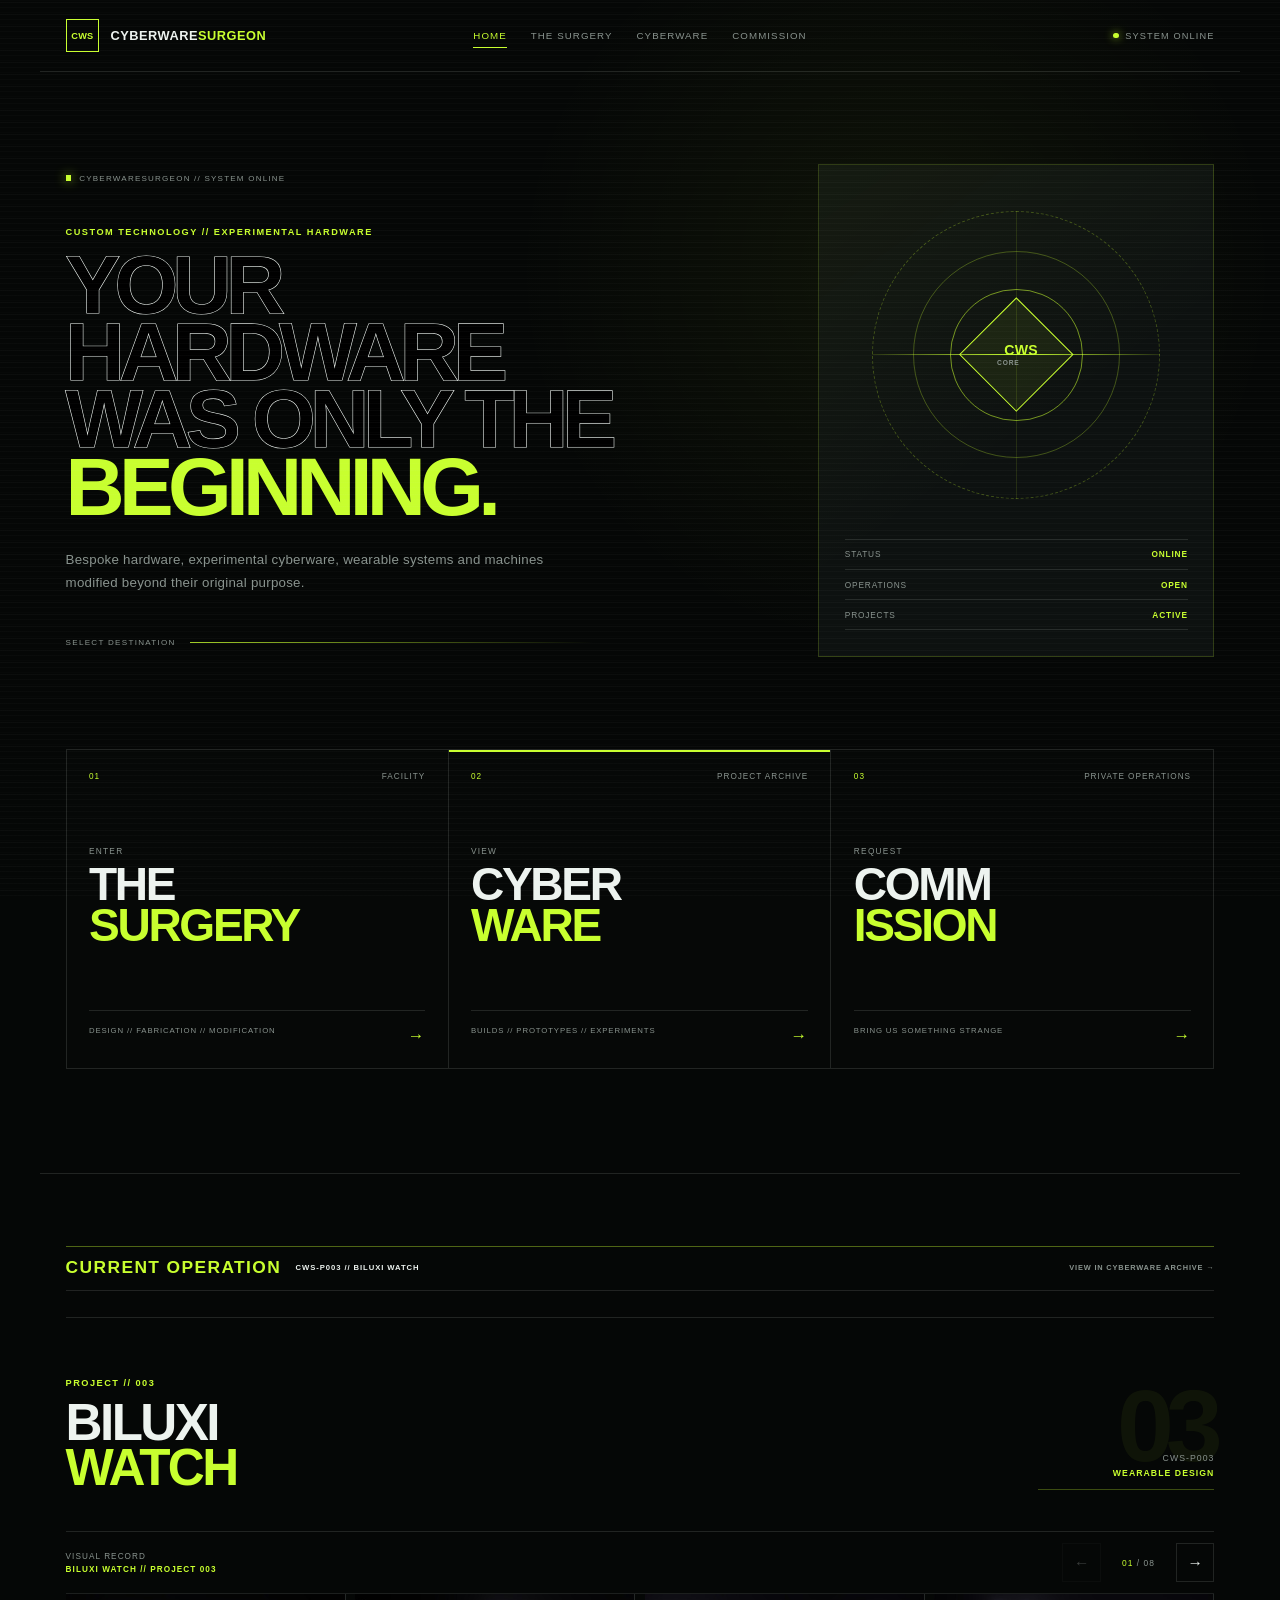
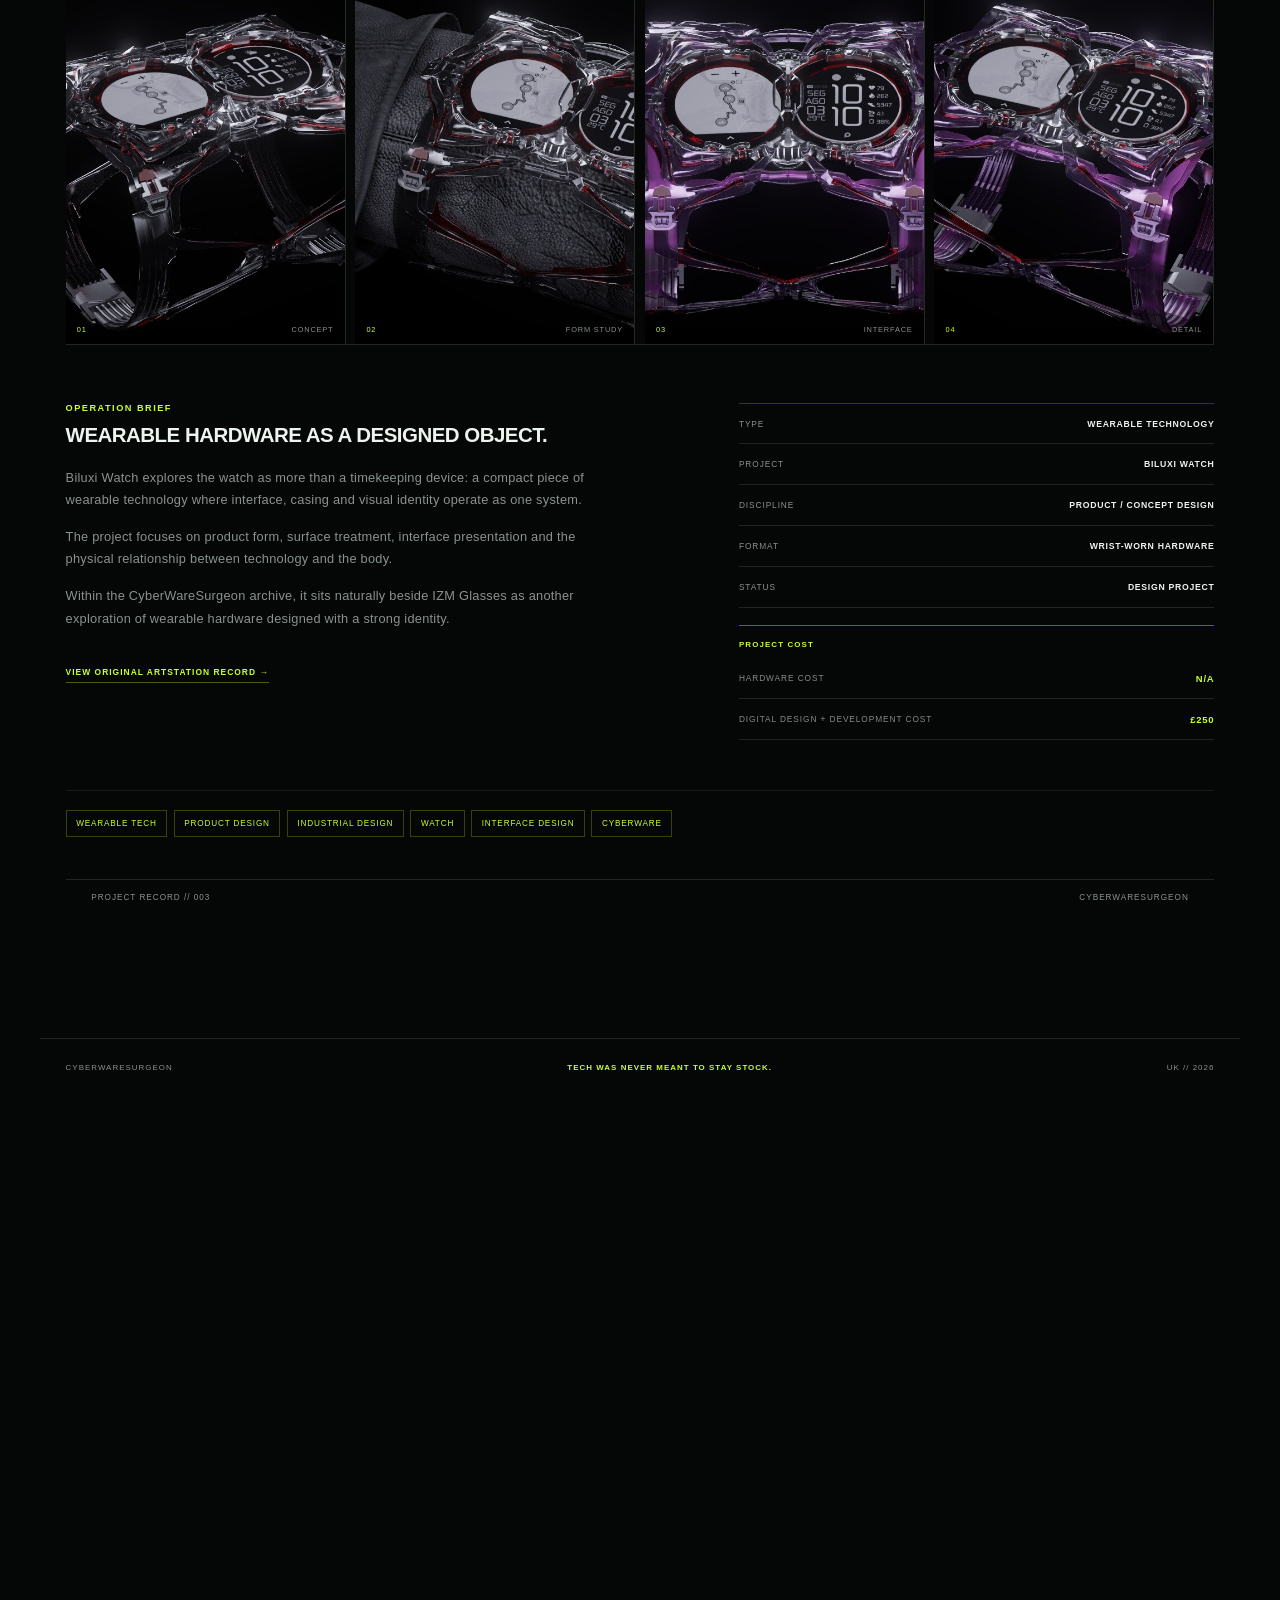
==== commit e4f47fd2: "Feature full Biluxi Watch project on homepage" ====
--- a/index.html
+++ b/index.html
@@ -8,7 +8,7 @@
 
     <meta name="description" content="CyberWareSurgeon creates experimental hardware, wearable technology, custom machines and one-off cyberware.">
 
-    <link rel="stylesheet" href="css/cyberwaresurgeon.css?v=20260908-home-biluxi-full1">
+    <link rel="stylesheet" href="css/cyberwaresurgeon.css?v=20260908-current-operation-big1">
 </head>
 
 <body>
@@ -1028,3 +1028,4 @@
 
 
 
+
--- a/css/cyberwaresurgeon.css
+++ b/css/cyberwaresurgeon.css
@@ -5358,3 +5358,26 @@
 
 }
 
+
+
+/* ============================================================
+   CYBERWARESURGEON CURRENT OPERATION EMPHASIS V1
+   ============================================================ */
+
+.home-portal-v2 .home-featured-signal {
+    font-size:
+        clamp(
+            1.15rem,
+            1.7vw,
+            1.8rem
+        );
+
+    font-weight: 900;
+
+    line-height: 1;
+
+    letter-spacing: 0.08em;
+
+    color: var(--acid);
+}
+
